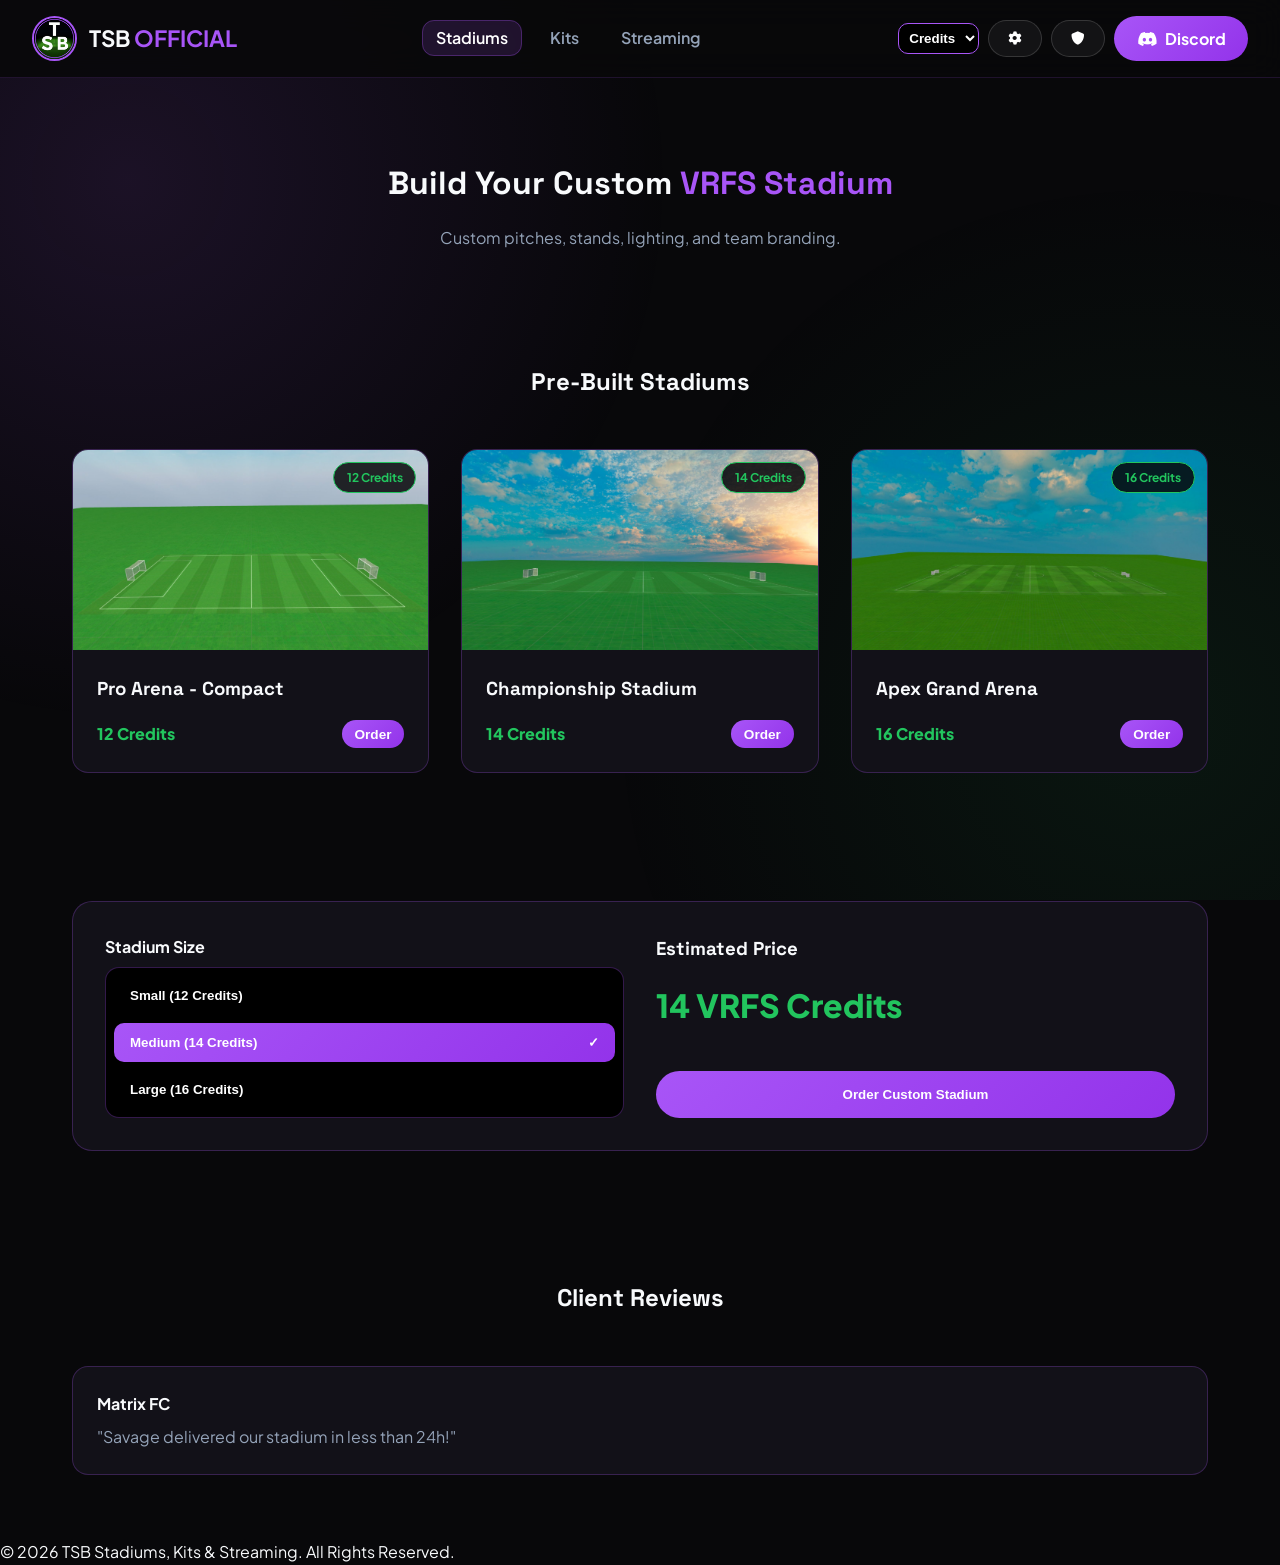
==== index.html @ 2acad2b0 "Update print statement from 'Hello' to 'Goodbye'" ====
<!DOCTYPE html>
<html lang="en">
<head>
  <meta charset="UTF-8">
  <meta name="viewport" content="width=device-width, initial-scale=1.0">
  <title>TSB - Stadiums, Kits & Streaming</title>
  <link rel="preconnect" href="https://fonts.googleapis.com">
  <link rel="preconnect" href="https://fonts.gstatic.com" crossorigin>
  <link href="https://fonts.googleapis.com/css2?family=Plus+Jakarta+Sans:wght@400;600;700;800&family=Space+Grotesk:wght@500;700&display=swap" rel="stylesheet">
  <link rel="stylesheet" href="https://cdnjs.cloudflare.com/ajax/libs/font-awesome/6.4.0/css/all.min.css">
  <style>
    :root { --purple-main: #a855f7; --purple-glow: #9333ea; --purple-light: #c084fc; --green-pitch: #22c55e; --bg-dark: #08080a; --bg-card: #121118; --text-main: #f8fafc; --text-muted: #94a3b8; --border-glow: rgba(168,85,247,0.25); }
    body.high-contrast { --text-main: #fff; --text-muted: #cbd5e1; --border-glow: rgba(168,85,247,0.6); }
    body.disable-glow .bg-glow { display: none !important; }
    * { box-sizing: border-box; margin: 0; padding: 0; }
    body { background: var(--bg-dark); color: var(--text-main); font-family: 'Plus Jakarta Sans', sans-serif; overflow-x: hidden; line-height: 1.6; }
    h1,h2,h3 { font-family: 'Space Grotesk', sans-serif; }
    .bg-glow { position: fixed; top: 0; left: 0; width: 100vw; height: 100vh; pointer-events: none; z-index: 0; background: radial-gradient(circle at 10% 20%, rgba(168,85,247,0.12) 0%, transparent 40%), radial-gradient(circle at 90% 80%, rgba(34,197,94,0.08) 0%, transparent 40%); }
    .flex-center { display: flex; align-items: center; justify-content: center; }
    .overlay-modal { position: fixed; top: 0; left: 0; width: 100vw; height: 100vh; background: rgba(4,4,6,0.92); backdrop-filter: blur(20px); z-index: 9999; padding: 1.5rem; transition: opacity .3s, visibility .3s; }
    .overlay-modal.hidden { opacity: 0; visibility: hidden; pointer-events: none; }
    .modal-box { background: #121118; border: 1px solid var(--purple-main); box-shadow: 0 0 50px rgba(168,85,247,0.3); border-radius: 20px; max-width: 500px; width: 100%; padding: 2.5rem; text-align: center; position: relative; }
    .close-btn { position: absolute; top: 1rem; right: 1.2rem; color: var(--text-muted); cursor: pointer; font-size: 1.2rem; }
    header { position: sticky; top: 0; z-index: 100; backdrop-filter: blur(16px); background: rgba(8,8,10,0.88); border-bottom: 1px solid rgba(168,85,247,0.15); padding: 1rem 2rem; display: flex; justify-content: space-between; align-items: center; }
    .brand-logo { display: flex; align-items: center; gap: .75rem; cursor: pointer; }
    .brand-logo img { width: 45px; height: 45px; border-radius: 50%; border: 2px solid var(--purple-main); }
    nav ul { display: flex; list-style: none; gap: 1rem; }
    nav a { color: var(--text-muted); text-decoration: none; font-weight: 600; padding: .4rem .8rem; border-radius: 12px; cursor: pointer; }
    nav a:hover, nav a.nav-active { color: #fff; background: rgba(168,85,247,0.15); border: 1px solid rgba(168,85,247,0.3); }
    .btn-discord { background: linear-gradient(135deg, var(--purple-main), var(--purple-glow)); color: #fff; padding: .6rem 1.4rem; border-radius: 30px; text-decoration: none; font-weight: 700; border: none; cursor: pointer; display: inline-flex; align-items: center; gap: .5rem; }
    .btn-sec { background: rgba(255,255,255,0.05); border: 1px solid rgba(255,255,255,0.15); color: #fff; padding: .6rem 1.2rem; border-radius: 20px; font-weight: 700; cursor: pointer; text-decoration: none; }
    .view-section { display: none; position: relative; z-index: 1; }
    .view-section.active-view { display: block !important; }
    .hero { padding: 5rem 2rem 3rem; text-align: center; max-width: 900px; margin: 0 auto; }
    section { padding: 4rem 2rem; max-width: 1200px; margin: 0 auto; }
    .section-title { text-align: center; margin-bottom: 3rem; }
    .portfolio-grid { display: grid; grid-template-columns: repeat(auto-fit, minmax(300px, 1fr)); gap: 2rem; }
    body.compact-mode .portfolio-grid { gap: 1rem; }
    .card-base { background: var(--bg-card); border: 1px solid var(--border-glow); border-radius: 16px; overflow: hidden; display: flex; flex-direction: column; position: relative; }
    .stadium-img-wrapper { position: relative; width: 100%; height: 200px; background: #1a1a24; }
    .stadium-img { width: 100%; height: 100%; object-fit: cover; }
    .tag-badge { position: absolute; top: 12px; right: 12px; background: rgba(8,8,10,0.85); border: 1px solid var(--green-pitch); color: var(--green-pitch); font-size: .75rem; font-weight: 700; padding: .3rem .8rem; border-radius: 20px; }
    .calc-box { background: var(--bg-card); border: 1px solid var(--border-glow); border-radius: 20px; padding: 2rem; display: grid; grid-template-columns: 1fr 1fr; gap: 2rem; }
    @media (max-width: 850px) { .calc-box { grid-template-columns: 1fr; } }
    .option-group { display: flex; flex-direction: column; gap: .5rem; background: #000; border: 1px solid rgba(168,85,247,0.3); padding: .5rem; border-radius: 14px; }
    .option-btn { background: transparent; color: #fff; border: none; padding: .75rem 1rem; border-radius: 10px; font-weight: 600; text-align: left; cursor: pointer; display: flex; justify-content: space-between; }
    .option-btn.active { background: linear-gradient(135deg, var(--purple-main), var(--purple-glow)); font-weight: 700; }
    .option-btn.active::after { content: "✓"; }
    .tsb-input, .tsb-textarea { width: 100%; padding: .85rem 1rem; background: #000; border: 1px solid rgba(168,85,247,0.3); border-radius: 12px; color: #fff; outline: none; margin-top: .4rem; }
    .kit-grid { display: grid; grid-template-columns: repeat(auto-fit, minmax(130px, 1fr)); gap: .8rem; }
    .kit-card { background: #000; border: 2px solid rgba(168,85,247,0.2); border-radius: 14px; padding: 1rem; text-align: center; cursor: pointer; }
    .kit-card.active { border-color: var(--purple-main); background: rgba(168,85,247,0.2); }
    .admin-bar { background: linear-gradient(90deg, #9333ea, #a855f7); color: #fff; padding: .5rem 2rem; display: none; justify-content: space-between; align-items: center; font-weight: 700; }
    body.admin-mode .admin-bar { display: flex; }
    .delete-btn { display: none; position: absolute; top: 1rem; right: 1rem; background: rgba(239,68,68,0.2); border: 1px solid #ef4444; color: #ef4444; padding: .3rem .6rem; border-radius: 8px; cursor: pointer; }
    body.admin-mode .delete-btn { display: block; }
    .hidden { display: none !important; }
  </style>
</head>
<body>

  <div class="admin-bar" id="adminBar">
    <span><i class="fa-solid fa-shield"></i> Admin Mode Active</span>
    <button onclick="toggleAdmin(false)" class="btn-sec" style="padding:.2rem .6rem;">Logout</button>
  </div>

  <div class="overlay-modal flex-center" id="welcomeModal">
    <div class="modal-box" style="max-width: 650px;">
      <img src="images/Tsb Logo.png" alt="TSB" style="width:70px; border-radius:50%; border:2px solid var(--purple-main); margin-bottom:1rem;">
      <h2>Welcome to TSB</h2>
      <p style="color:var(--text-muted); margin-bottom:2rem;">Select a service to continue:</p>
      <div style="display:grid; grid-template-columns:repeat(auto-fit, minmax(160px,1fr)); gap:1rem;">
        <div class="kit-card" onclick="switchView('stadiums-view')"><span style="font-size:2.5rem;">🏟️</span><h4>Stadiums</h4></div>
        <div class="kit-card" onclick="switchView('kits-view')"><span style="font-size:2.5rem;">🎽</span><h4>Kits</h4></div>
        <div class="kit-card" onclick="switchView('streaming-view')"><span style="font-size:2.5rem;">🎧</span><h4>Streaming</h4></div>
      </div>
    </div>
  </div>

  <div class="overlay-modal flex-center hidden" id="orderConfirmModal">
    <div class="modal-box">
      <span class="close-btn" onclick="toggleModal('orderConfirmModal', false)"><i class="fa-solid fa-xmark"></i></span>
      <i class="fa-solid fa-cart-shopping" style="font-size: 2rem; color: var(--green-pitch); margin-bottom: 1rem;"></i>
      <h3>Confirm Your Order</h3>
      <div id="modalOrderDetails" style="background:#000; border:1px solid rgba(168,85,247,0.3); border-radius:12px; padding:1rem; text-align:left; margin:1rem 0; font-size:.9rem; white-space:pre-wrap;"></div>
      <div style="display:flex; gap:.5rem; margin-bottom:1rem;">
        <input type="text" class="tsb-input" id="couponInput" placeholder="Promo Code (e.g. TSB10)" style="margin:0;">
        <button onclick="applyCoupon()" class="btn-sec">Apply</button>
      </div>
      <div id="couponMsg" style="font-size:.8rem; margin-bottom:1rem; display:none;"></div>
      <button onclick="dispatchOrder()" class="btn-discord" style="width:100%; justify-content:center; padding:.8rem;"><i class="fa-brands fa-discord"></i> Send Order</button>
    </div>
  </div>

  <div class="overlay-modal flex-center hidden" id="settingsModal">
    <div class="modal-box">
      <span class="close-btn" onclick="toggleModal('settingsModal', false)"><i class="fa-solid fa-xmark"></i></span>
      <h3>Site Settings</h3>
      <div style="display:flex; flex-direction:column; gap:1rem; margin:1.5rem 0; text-align:left;">
        <label><input type="checkbox" id="glowToggle" checked onchange="document.body.classList.toggle('disable-glow', !this.checked)"> Dynamic Glow</label>
        <label><input type="checkbox" onchange="document.body.classList.toggle('high-contrast', this.checked)"> High-Contrast Text</label>
        <label><input type="checkbox" onchange="document.body.classList.toggle('compact-mode', this.checked)"> Compact Layout</label>
      </div>
      <button onclick="localStorage.removeItem('tsb_reviews'); loadReviews(); alert('Reviews Reset');" class="btn-sec" style="width:100%; color:#ef4444; border-color:#ef4444;">Reset Reviews</button>
    </div>
  </div>

  <div class="overlay-modal flex-center hidden" id="adminLoginModal">
    <div class="modal-box">
      <span class="close-btn" onclick="toggleModal('adminLoginModal', false)"><i class="fa-solid fa-xmark"></i></span>
      <h3>Admin Login</h3>
      <input type="password" class="tsb-input" id="adminPass" placeholder="Password" style="margin:1rem 0;">
      <button onclick="loginAdmin()" class="btn-discord" style="width:100%; justify-content:center;">Login</button>
    </div>
  </div>

  <div class="bg-glow"></div>

  <header>
    <div class="brand-logo" onclick="toggleModal('welcomeModal', true)">
      <img src="images/Tsb Logo.png" alt="TSB">
      <div style="font-weight:700; font-size:1.4rem;">TSB <span style="color:var(--purple-main)">OFFICIAL</span></div>
    </div>
    <nav>
      <ul>
        <li><a id="nav-stadiums" class="nav-active" onclick="switchView('stadiums-view')">Stadiums</a></li>
        <li><a id="nav-kits" onclick="switchView('kits-view')">Kits</a></li>
        <li><a id="nav-streaming" onclick="switchView('streaming-view')">Streaming</a></li>
      </ul>
    </nav>
    <div style="display:flex; gap:.6rem; align-items:center;">
      <select id="currNav" onchange="setCurrency(this.value)" style="background:#000; color:#fff; border:1px solid var(--purple-main); padding:.4rem; border-radius:10px; font-weight:700;">
        <option value="credits">Credits</option><option value="gbp">£ GBP</option><option value="usd">$ USD</option>
      </select>
      <button class="btn-sec" onclick="toggleModal('settingsModal', true)"><i class="fa-solid fa-gear"></i></button>
      <button class="btn-sec" onclick="toggleModal('adminLoginModal', true)"><i class="fa-solid fa-shield"></i></button>
      <a href="https://discord.gg/FvvNjfDeQM" target="_blank" class="btn-discord"><i class="fa-brands fa-discord"></i> Discord</a>
    </div>
  </header>

  <!-- STADIUMS VIEW -->
  <div id="stadiums-view" class="view-section active-view">
    <div class="hero">
      <h1>Build Your Custom <span style="color:var(--purple-main);">VRFS Stadium</span></h1>
      <p style="color:var(--text-muted); margin-top:1rem;">Custom pitches, stands, lighting, and team branding.</p>
    </div>

    <section>
      <div class="section-title"><h2>Pre-Built Stadiums</h2></div>
      <div class="portfolio-grid">
        <div class="card-base">
          <div class="stadium-img-wrapper"><img src="images/Small Map.jpg" class="stadium-img"><span class="tag-badge price-tag" data-c="12">12 Credits</span></div>
          <div style="padding:1.5rem;">
            <h3>Pro Arena - Compact</h3>
            <div style="display:flex; justify-content:space-between; align-items:center; margin-top:1rem;">
              <span class="price-main" data-c="12" style="font-weight:800; color:var(--green-pitch);">12 Credits</span>
              <button onclick="orderPreset('Pro Arena Compact', 12)" class="btn-discord" style="padding:.4rem .8rem; font-size:.85rem;">Order</button>
            </div>
          </div>
        </div>
        <div class="card-base">
          <div class="stadium-img-wrapper"><img src="images/Med Map.jpg" class="stadium-img"><span class="tag-badge price-tag" data-c="14">14 Credits</span></div>
          <div style="padding:1.5rem;">
            <h3>Championship Stadium</h3>
            <div style="display:flex; justify-content:space-between; align-items:center; margin-top:1rem;">
              <span class="price-main" data-c="14" style="font-weight:800; color:var(--green-pitch);">14 Credits</span>
              <button onclick="orderPreset('Championship Stadium', 14)" class="btn-discord" style="padding:.4rem .8rem; font-size:.85rem;">Order</button>
            </div>
          </div>
        </div>
        <div class="card-base">
          <div class="stadium-img-wrapper"><img src="images/Large Map.jpg" class="stadium-img"><span class="tag-badge price-tag" data-c="16">16 Credits</span></div>
          <div style="padding:1.5rem;">
            <h3>Apex Grand Arena</h3>
            <div style="display:flex; justify-content:space-between; align-items:center; margin-top:1rem;">
              <span class="price-main" data-c="16" style="font-weight:800; color:var(--green-pitch);">16 Credits</span>
              <button onclick="orderPreset('Apex Grand Arena', 16)" class="btn-discord" style="padding:.4rem .8rem; font-size:.85rem;">Order</button>
            </div>
          </div>
        </div>
      </div>
    </section>

    <section id="stadium-calculator">
      <div class="calc-box">
        <div>
          <label style="font-weight:700;">Stadium Size</label>
          <div class="option-group" id="size-group" style="margin-top:.5rem;">
            <button class="option-btn" data-v="12" onclick="selectOpt('size-group', this)">Small (12 Credits)</button>
            <button class="option-btn active" data-v="14" onclick="selectOpt('size-group', this)">Medium (14 Credits)</button>
            <button class="option-btn" data-v="16" onclick="selectOpt('size-group', this)">Large (16 Credits)</button>
          </div>
        </div>
        <div style="display:flex; flex-direction:column; justify-content:space-between;">
          <div>
            <h3>Estimated Price</h3>
            <div id="total-price" style="font-size:2rem; font-weight:800; color:var(--green-pitch); margin:1rem 0;">14 VRFS Credits</div>
          </div>
          <button onclick="orderCustomStadium()" class="btn-discord" style="width:100%; justify-content:center; padding:1rem;">Order Custom Stadium</button>
        </div>
      </div>
    </section>

    <section>
      <div class="section-title"><h2>Client Reviews</h2></div>
      <div class="portfolio-grid" id="reviewsContainer"></div>
    </section>
  </div>

  <!-- KITS VIEW -->
  <div id="kits-view" class="view-section">
    <div class="hero"><h1>Custom <span style="color:var(--purple-main);">Team Kits</span></h1></div>
    <section>
      <div class="calc-box">
        <div>
          <label>Team Name</label>
          <input type="text" class="tsb-input" id="kitTeam" placeholder="Apex United FC">
          <div style="margin-top:1rem;">
            <label>Replicate Real (IRL) Kit?</label>
            <div style="display:flex; gap:1rem; margin-top:.4rem;">
              <button class="btn-sec" id="irlNo" onclick="setIrl(false)" style="flex:1;">No</button>
              <button class="btn-sec" id="irlYes" onclick="setIrl(true)" style="flex:1;">Yes</button>
            </div>
            <input type="text" class="tsb-input hidden" id="irlSpec" placeholder="e.g. Real Madrid 23/24 Home">
          </div>
          <div style="margin-top:1rem;">
            <label>Color Palette</label>
            <div style="display:flex; gap:1rem; margin-top:.4rem;">
              <input type="color" id="c1" value="#a855f7" onchange="renderKit()" style="flex:1; height:40px; background:#000; border:1px solid #333; border-radius:8px;">
              <input type="color" id="c2" value="#ffffff" onchange="renderKit()" style="flex:1; height:40px; background:#000; border:1px solid #333; border-radius:8px;">
              <input type="color" id="c3" value="#22c55e" onchange="renderKit()" style="flex:1; height:40px; background:#000; border:1px solid #333; border-radius:8px;">
            </div>
          </div>
        </div>
        <div style="display:flex; flex-direction:column; align-items:center; justify-content:space-between;">
          <svg id="svgKit" width="180" height="180" viewBox="0 0 200 200">
            <path id="shirtBody" d="M50 40 L80 20 L120 20 L150 40 L180 80 L150 95 L145 75 L145 190 L55 190 L55 75 L50 95 L20 80 Z" fill="#a855f7" />
            <circle cx="100" cy="20" r="20" fill="none" id="shirtTrim" stroke="#22c55e" stroke-width="6" />
          </svg>
          <button onclick="orderKit()" class="btn-discord" style="width:100%; justify-content:center; padding:1rem;">Order Custom Kit</button>
        </div>
      </div>
    </section>
  </div>

  <!-- STREAMING VIEW -->
  <div id="streaming-view" class="view-section">
    <div class="hero"><h1>Book <span style="color:var(--purple-main);">Live Stream</span></h1></div>
    <section>
      <div class="calc-box">
        <div>
          <label>League Name</label>
          <input type="text" class="tsb-input" id="strLeague" placeholder="VRFS Champions League">
          <label style="margin-top:1rem; display:block;">Match Date</label>
          <input type="date" class="tsb-input" id="strDate">
          <label style="margin-top:1rem; display:block;">Time Slot (GMT)</label>
          <div style="display:flex; gap:.5rem; margin-top:.4rem;" id="slotGroup">
            <button class="btn-sec active" onclick="setSlot(this)">6:00 PM</button>
            <button class="btn-sec" onclick="setSlot(this)">8:00 PM</button>
            <button class="btn-sec" onclick="setSlot(this)">10:00 PM</button>
          </div>
        </div>
        <div style="display:flex; flex-direction:column; justify-content:space-between;">
          <h3>Match Coverage</h3>
          <p style="color:var(--text-muted);">Includes commentary booth & live animated scoreboards.</p>
          <button onclick="orderStream()" class="btn-discord" style="width:100%; justify-content:center; padding:1rem;">Book Live Stream</button>
        </div>
      </div>
    </section>
  </div>

  <footer><p>&copy; 2026 TSB Stadiums, Kits & Streaming. All Rights Reserved.</p></footer>

  <script>
    const $ = id => document.getElementById(id);
    let curr = 'credits', isIrl = false, disc = 0, pendingDetails = '';

    function switchView(id) {
      toggleModal('welcomeModal', false);
      document.querySelectorAll('.view-section').forEach(v => { v.classList.remove('active-view'); v.style.display = 'none'; });
      const target = $(id);
      if (target) { target.classList.add('active-view'); target.style.display = 'block'; }
      document.querySelectorAll('nav a').forEach(a => a.classList.remove('nav-active'));
      if (id === 'stadiums-view') $('nav-stadiums').classList.add('nav-active');
      if (id === 'kits-view') { $('nav-kits').classList.add('nav-active'); renderKit(); }
      if (id === 'streaming-view') $('nav-streaming').classList.add('nav-active');
      window.scrollTo({ top: 0, behavior: 'smooth' });
    }

    function toggleModal(id, open) { $(id).classList.toggle('hidden', !open); }

    function setCurrency(val) {
      curr = val;
      document.querySelectorAll('.price-tag, .price-main').forEach(el => {
        const c = parseFloat(el.getAttribute('data-c'));
        el.innerText = curr === 'credits' ? `${c} Credits` : curr === 'gbp' ? `£${(c * 0.07).toFixed(2)}` : `$${(c * 0.09).toFixed(2)}`;
      });
      calcPrice();
    }

    function selectOpt(grp, btn) {
      document.querySelectorAll(`#${grp} .option-btn`).forEach(b => b.classList.remove('active'));
      btn.classList.add('active');
      calcPrice();
    }

    function calcPrice() {
      const active = document.querySelector('#size-group .option-btn.active');
      if (!active) return;
      const base = parseFloat(active.getAttribute('data-v'));
      $('total-price').innerText = curr === 'credits' ? `${base} VRFS Credits` : curr === 'gbp' ? `£${(base * 0.07).toFixed(2)} GBP` : `$${(base * 0.09).toFixed(2)} USD`;
    }

    function renderKit() {
      $('shirtBody').setAttribute('fill', $('c1').value);
      $('shirtTrim').setAttribute('stroke', $('c3').value);
    }

    function setIrl(val) {
      isIrl = val;
      $('irlYes').classList.toggle('active', val);
      $('irlNo').classList.toggle('active', !val);
      $('irlSpec').classList.toggle('hidden', !val);
    }

    function setSlot(btn) {
      document.querySelectorAll('#slotGroup .btn-sec').forEach(b => b.classList.remove('active'));
      btn.classList.add('active');
    }

    function openOrder(text) {
      disc = 0;
      $('couponInput').value = '';
      $('couponMsg').style.display = 'none';
      pendingDetails = text;
      $('modalOrderDetails').innerText = text;
      toggleModal('orderConfirmModal', true);
    }

    function applyCoupon() {
      if ($('couponInput').value.trim().toUpperCase() === 'TSB10') {
        disc = 10;
        $('couponMsg').style.display = 'block';
        $('couponMsg').style.color = 'var(--green-pitch)';
        $('couponMsg').innerText = '✓ 10% Discount Applied!';
      }
    }

    function dispatchOrder() {
      toggleModal('orderConfirmModal', false);
      let out = pendingDetails + (disc > 0 ? `\n- Discount: ${disc}% Off` : '');
      window.open(`https://discord.gg/FvvNjfDeQM?intent=${encodeURIComponent(out)}`, '_blank');
    }

    function orderPreset(name, price) { openOrder(`Stadium: ${name}\n- Price: ${price} Credits`); }
    function orderCustomStadium() { openOrder(`Custom Stadium Order\n- Price: ${$('total-price').innerText}`); }
    function orderKit() { openOrder(`Custom Kit Request\n- Team: ${$('kitTeam').value || 'Unspecified'}\n- IRL Replica: ${isIrl ? $('irlSpec').value : 'No'}`); }
    function orderStream() { openOrder(`Live Stream Booking\n- League: ${$('strLeague').value || 'VRFS League'}\n- Date: ${$('strDate').value}`); }

    function toggleAdmin(val) { document.body.classList.toggle('admin-mode', val); }
    function loginAdmin() { if ($('adminPass').value === 'tsb123') { toggleAdmin(true); toggleModal('adminLoginModal', false); } }

    function loadReviews() {
      const container = $('reviewsContainer');
      container.innerHTML = '';
      const list = JSON.parse(localStorage.getItem('tsb_reviews')) || [{ id: 1, name: "Matrix FC", text: "Savage delivered our stadium in less than 24h!" }];
      list.forEach(r => {
        container.innerHTML += `<div class="card-base" style="padding:1.5rem;"><button class="delete-btn" onclick="this.parentElement.remove()">Delete</button><h4>${r.name}</h4><p style="color:var(--text-muted); margin-top:.5rem;">"${r.text}"</p></div>`;
      });
    }

    loadReviews();
    switchView('stadiums-view');
  </script>
</body>
</html>
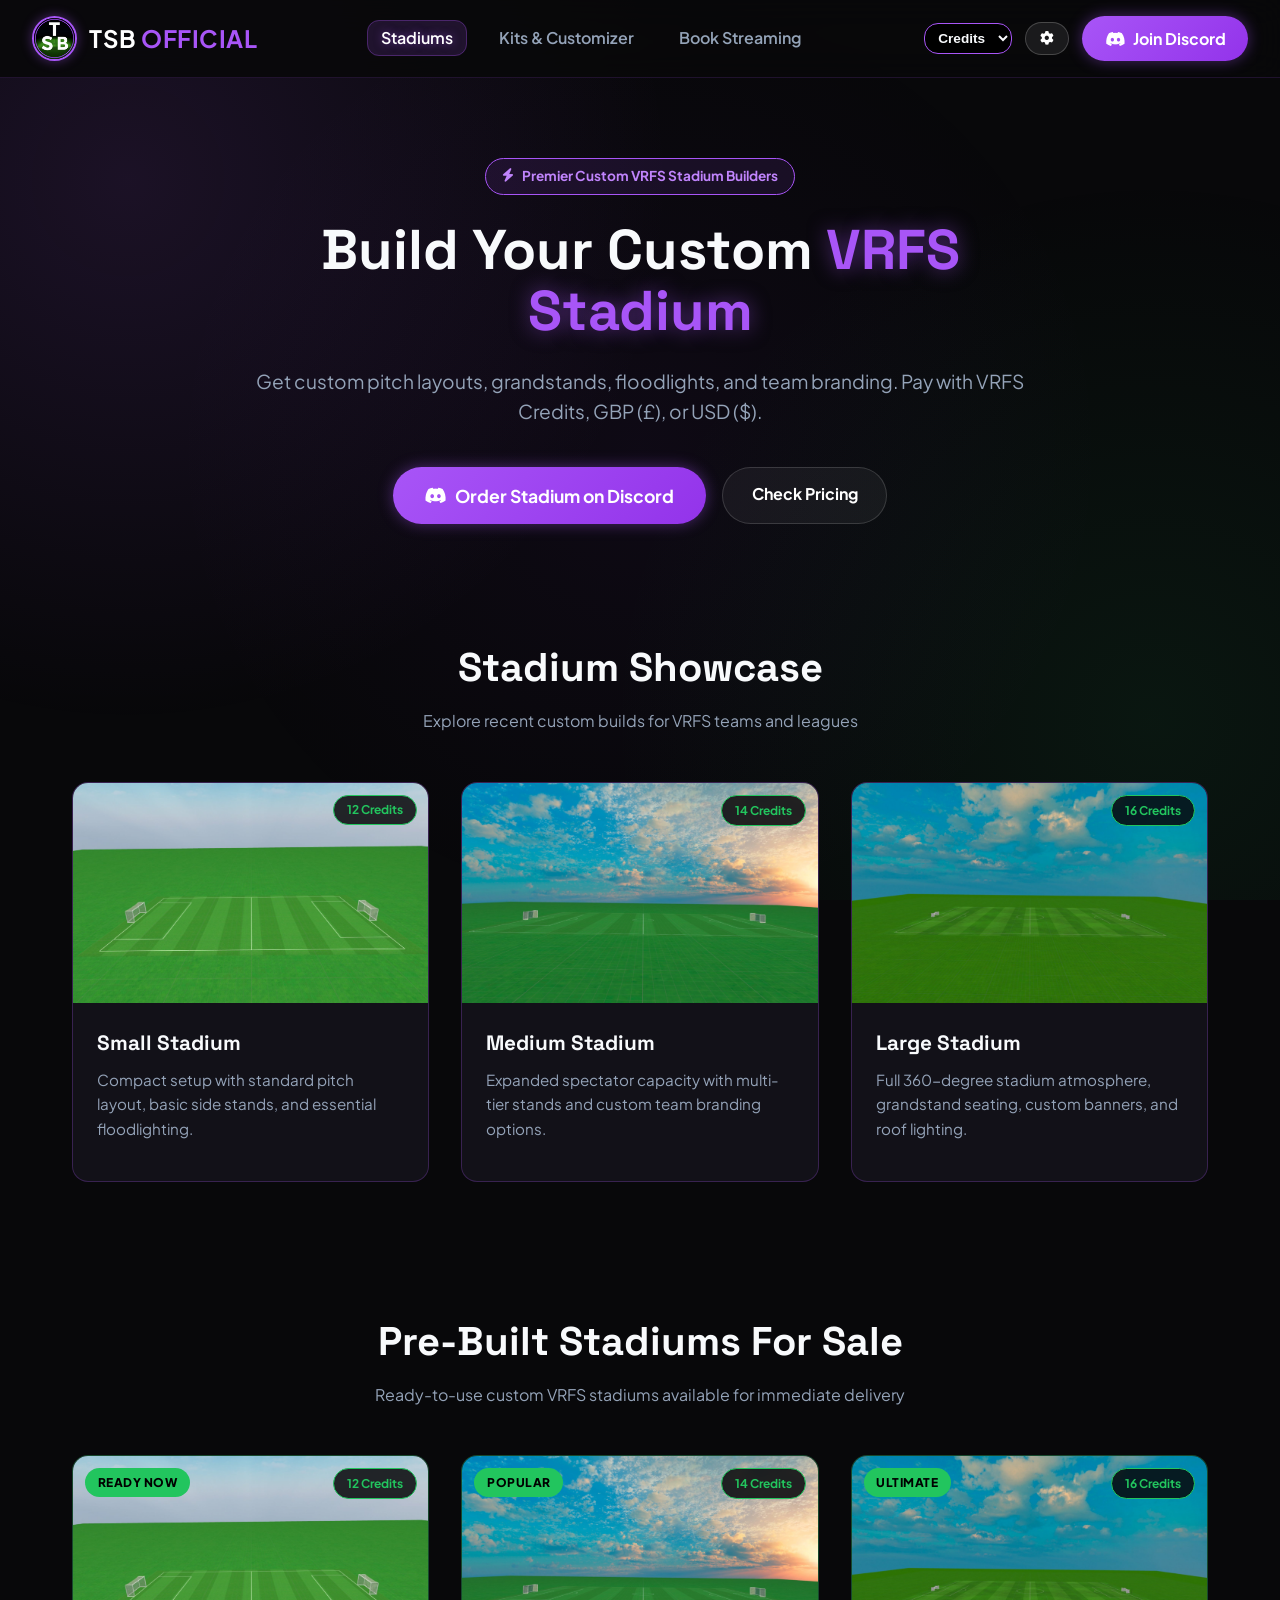
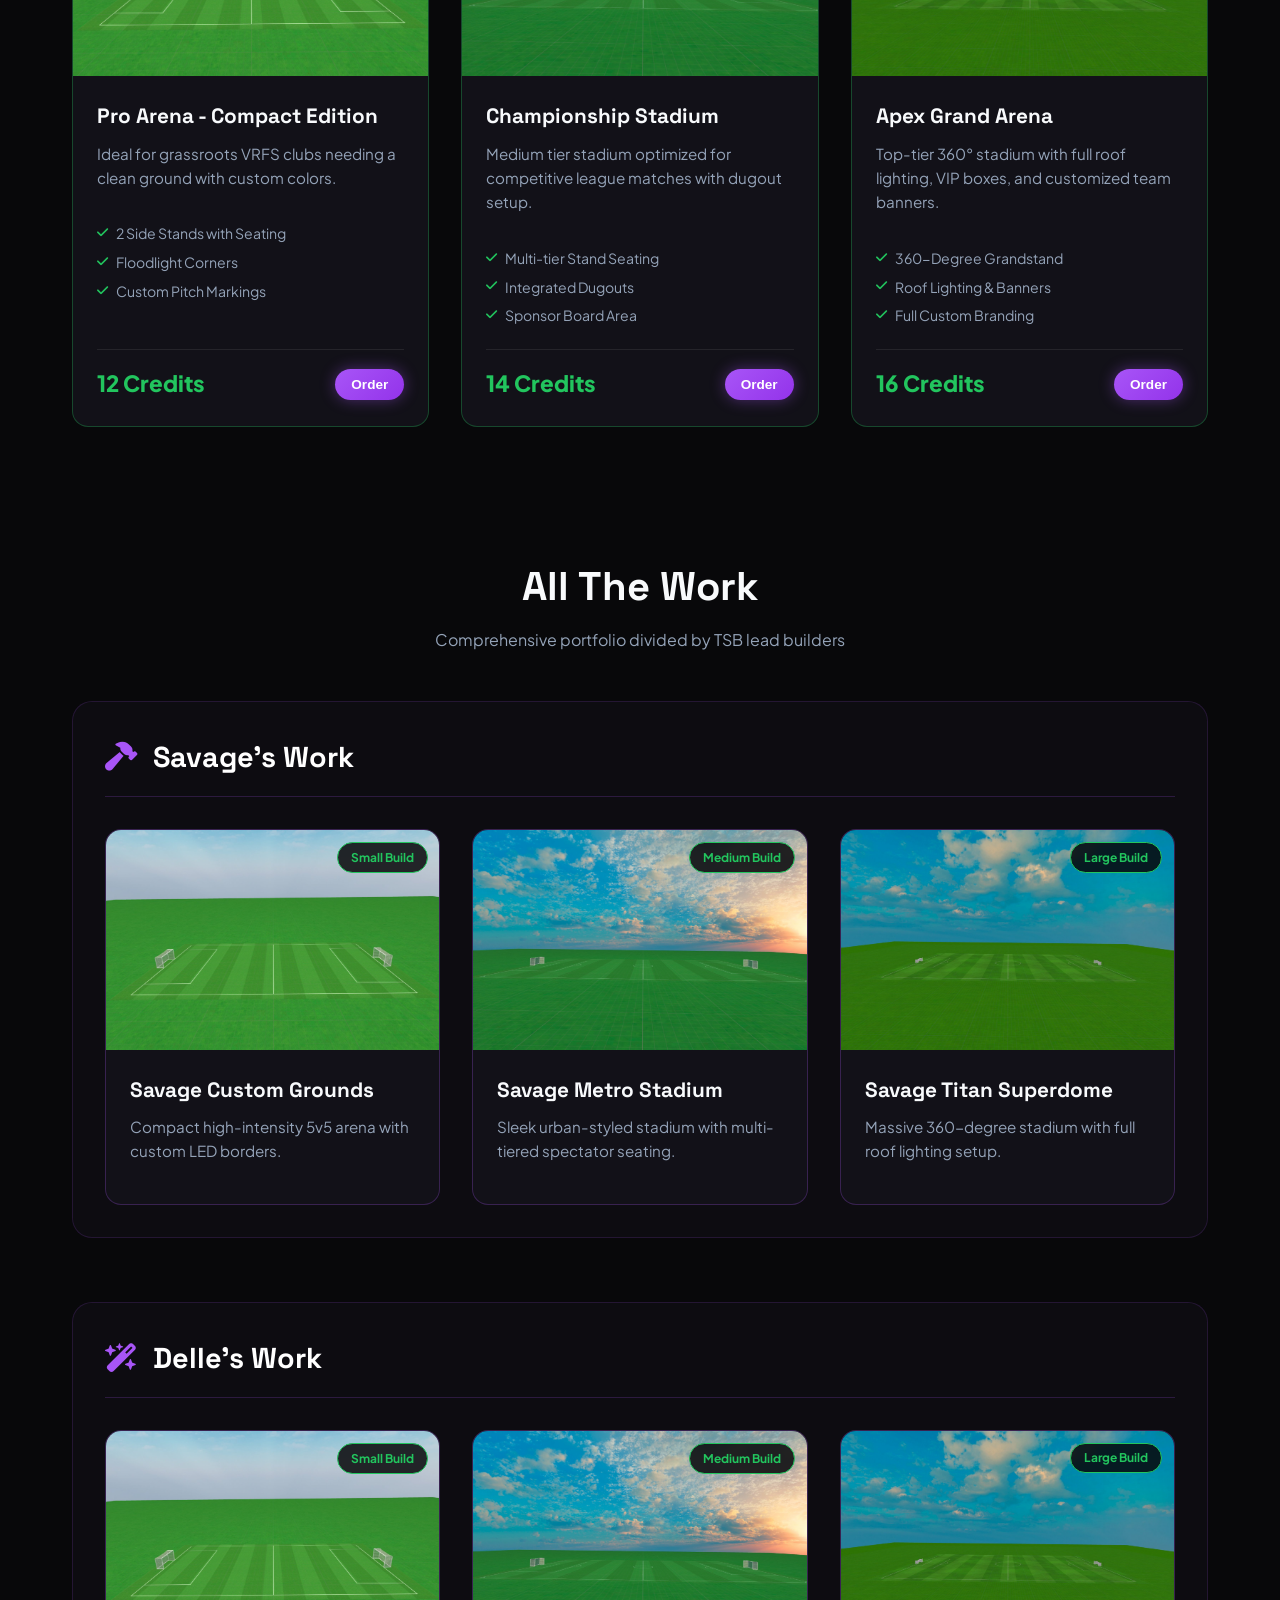
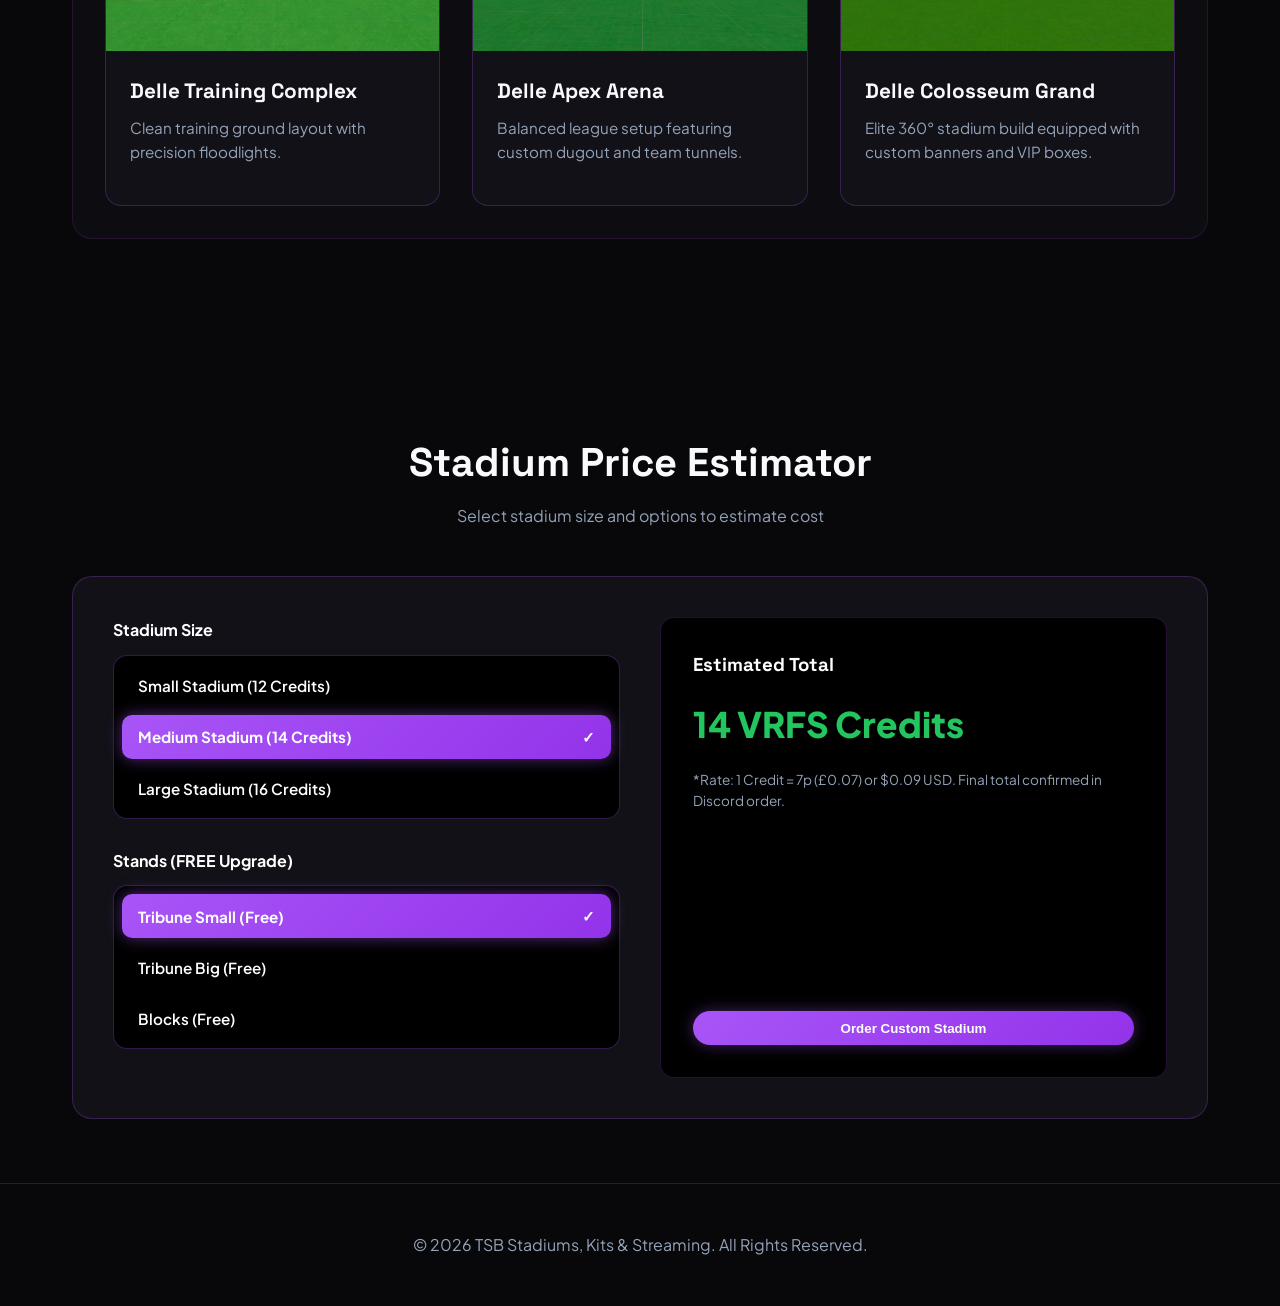
==== commit 69cf81ce: "Update print statement from 'Hello' to 'Goodbye'" ====
--- a/index.html
+++ b/index.html
@@ -3,374 +3,1889 @@
 <head>
   <meta charset="UTF-8">
   <meta name="viewport" content="width=device-width, initial-scale=1.0">
-  <title>TSB - Stadiums, Kits & Streaming</title>
+  <title>TSB - Stadiums, Kits & Streaming Services</title>
   <link rel="preconnect" href="https://fonts.googleapis.com">
   <link rel="preconnect" href="https://fonts.gstatic.com" crossorigin>
   <link href="https://fonts.googleapis.com/css2?family=Plus+Jakarta+Sans:wght@400;600;700;800&family=Space+Grotesk:wght@500;700&display=swap" rel="stylesheet">
   <link rel="stylesheet" href="https://cdnjs.cloudflare.com/ajax/libs/font-awesome/6.4.0/css/all.min.css">
   <style>
-    :root { --purple-main: #a855f7; --purple-glow: #9333ea; --purple-light: #c084fc; --green-pitch: #22c55e; --bg-dark: #08080a; --bg-card: #121118; --text-main: #f8fafc; --text-muted: #94a3b8; --border-glow: rgba(168,85,247,0.25); }
-    body.high-contrast { --text-main: #fff; --text-muted: #cbd5e1; --border-glow: rgba(168,85,247,0.6); }
-    body.disable-glow .bg-glow { display: none !important; }
-    * { box-sizing: border-box; margin: 0; padding: 0; }
-    body { background: var(--bg-dark); color: var(--text-main); font-family: 'Plus Jakarta Sans', sans-serif; overflow-x: hidden; line-height: 1.6; }
-    h1,h2,h3 { font-family: 'Space Grotesk', sans-serif; }
-    .bg-glow { position: fixed; top: 0; left: 0; width: 100vw; height: 100vh; pointer-events: none; z-index: 0; background: radial-gradient(circle at 10% 20%, rgba(168,85,247,0.12) 0%, transparent 40%), radial-gradient(circle at 90% 80%, rgba(34,197,94,0.08) 0%, transparent 40%); }
-    .flex-center { display: flex; align-items: center; justify-content: center; }
-    .overlay-modal { position: fixed; top: 0; left: 0; width: 100vw; height: 100vh; background: rgba(4,4,6,0.92); backdrop-filter: blur(20px); z-index: 9999; padding: 1.5rem; transition: opacity .3s, visibility .3s; }
-    .overlay-modal.hidden { opacity: 0; visibility: hidden; pointer-events: none; }
-    .modal-box { background: #121118; border: 1px solid var(--purple-main); box-shadow: 0 0 50px rgba(168,85,247,0.3); border-radius: 20px; max-width: 500px; width: 100%; padding: 2.5rem; text-align: center; position: relative; }
-    .close-btn { position: absolute; top: 1rem; right: 1.2rem; color: var(--text-muted); cursor: pointer; font-size: 1.2rem; }
-    header { position: sticky; top: 0; z-index: 100; backdrop-filter: blur(16px); background: rgba(8,8,10,0.88); border-bottom: 1px solid rgba(168,85,247,0.15); padding: 1rem 2rem; display: flex; justify-content: space-between; align-items: center; }
-    .brand-logo { display: flex; align-items: center; gap: .75rem; cursor: pointer; }
-    .brand-logo img { width: 45px; height: 45px; border-radius: 50%; border: 2px solid var(--purple-main); }
-    nav ul { display: flex; list-style: none; gap: 1rem; }
-    nav a { color: var(--text-muted); text-decoration: none; font-weight: 600; padding: .4rem .8rem; border-radius: 12px; cursor: pointer; }
-    nav a:hover, nav a.nav-active { color: #fff; background: rgba(168,85,247,0.15); border: 1px solid rgba(168,85,247,0.3); }
-    .btn-discord { background: linear-gradient(135deg, var(--purple-main), var(--purple-glow)); color: #fff; padding: .6rem 1.4rem; border-radius: 30px; text-decoration: none; font-weight: 700; border: none; cursor: pointer; display: inline-flex; align-items: center; gap: .5rem; }
-    .btn-sec { background: rgba(255,255,255,0.05); border: 1px solid rgba(255,255,255,0.15); color: #fff; padding: .6rem 1.2rem; border-radius: 20px; font-weight: 700; cursor: pointer; text-decoration: none; }
-    .view-section { display: none; position: relative; z-index: 1; }
-    .view-section.active-view { display: block !important; }
-    .hero { padding: 5rem 2rem 3rem; text-align: center; max-width: 900px; margin: 0 auto; }
-    section { padding: 4rem 2rem; max-width: 1200px; margin: 0 auto; }
-    .section-title { text-align: center; margin-bottom: 3rem; }
-    .portfolio-grid { display: grid; grid-template-columns: repeat(auto-fit, minmax(300px, 1fr)); gap: 2rem; }
-    body.compact-mode .portfolio-grid { gap: 1rem; }
-    .card-base { background: var(--bg-card); border: 1px solid var(--border-glow); border-radius: 16px; overflow: hidden; display: flex; flex-direction: column; position: relative; }
-    .stadium-img-wrapper { position: relative; width: 100%; height: 200px; background: #1a1a24; }
-    .stadium-img { width: 100%; height: 100%; object-fit: cover; }
-    .tag-badge { position: absolute; top: 12px; right: 12px; background: rgba(8,8,10,0.85); border: 1px solid var(--green-pitch); color: var(--green-pitch); font-size: .75rem; font-weight: 700; padding: .3rem .8rem; border-radius: 20px; }
-    .calc-box { background: var(--bg-card); border: 1px solid var(--border-glow); border-radius: 20px; padding: 2rem; display: grid; grid-template-columns: 1fr 1fr; gap: 2rem; }
-    @media (max-width: 850px) { .calc-box { grid-template-columns: 1fr; } }
-    .option-group { display: flex; flex-direction: column; gap: .5rem; background: #000; border: 1px solid rgba(168,85,247,0.3); padding: .5rem; border-radius: 14px; }
-    .option-btn { background: transparent; color: #fff; border: none; padding: .75rem 1rem; border-radius: 10px; font-weight: 600; text-align: left; cursor: pointer; display: flex; justify-content: space-between; }
-    .option-btn.active { background: linear-gradient(135deg, var(--purple-main), var(--purple-glow)); font-weight: 700; }
-    .option-btn.active::after { content: "✓"; }
-    .tsb-input, .tsb-textarea { width: 100%; padding: .85rem 1rem; background: #000; border: 1px solid rgba(168,85,247,0.3); border-radius: 12px; color: #fff; outline: none; margin-top: .4rem; }
-    .kit-grid { display: grid; grid-template-columns: repeat(auto-fit, minmax(130px, 1fr)); gap: .8rem; }
-    .kit-card { background: #000; border: 2px solid rgba(168,85,247,0.2); border-radius: 14px; padding: 1rem; text-align: center; cursor: pointer; }
-    .kit-card.active { border-color: var(--purple-main); background: rgba(168,85,247,0.2); }
-    .admin-bar { background: linear-gradient(90deg, #9333ea, #a855f7); color: #fff; padding: .5rem 2rem; display: none; justify-content: space-between; align-items: center; font-weight: 700; }
-    body.admin-mode .admin-bar { display: flex; }
-    .delete-btn { display: none; position: absolute; top: 1rem; right: 1rem; background: rgba(239,68,68,0.2); border: 1px solid #ef4444; color: #ef4444; padding: .3rem .6rem; border-radius: 8px; cursor: pointer; }
-    body.admin-mode .delete-btn { display: block; }
-    .hidden { display: none !important; }
+    :root {
+      --purple-main: #a855f7;
+      --purple-glow: #9333ea;
+      --purple-light: #c084fc;
+      --green-pitch: #22c55e;
+      --green-glow: #16a34a;
+      --bg-dark: #08080a;
+      --bg-card: #121118;
+      --bg-card-hover: #1b1926;
+      --text-main: #f8fafc;
+      --text-muted: #94a3b8;
+      --border-glow: rgba(168, 85, 247, 0.25);
+    }
+
+    body.high-contrast {
+      --text-main: #ffffff;
+      --text-muted: #cbd5e1;
+      --border-glow: rgba(168, 85, 247, 0.6);
+    }
+
+    body.disable-glow .bg-glow {
+      display: none !important;
+    }
+
+    * {
+      box-sizing: border-box;
+      margin: 0;
+      padding: 0;
+    }
+
+    body {
+      background-color: var(--bg-dark);
+      color: var(--text-main);
+      font-family: 'Plus Jakarta Sans', sans-serif;
+      overflow-x: hidden;
+      line-height: 1.6;
+    }
+
+    h1, h2, h3, .brand-font {
+      font-family: 'Space Grotesk', sans-serif;
+    }
+
+    .bg-glow {
+      position: fixed;
+      top: 0;
+      left: 0;
+      width: 100vw;
+      height: 100vh;
+      pointer-events: none;
+      z-index: 0;
+      background: 
+        radial-gradient(circle at 10% 20%, rgba(168, 85, 247, 0.12) 0%, transparent 40%),
+        radial-gradient(circle at 90% 80%, rgba(34, 197, 94, 0.08) 0%, transparent 40%),
+        radial-gradient(circle at 50% 50%, rgba(147, 51, 234, 0.05) 0%, transparent 60%);
+    }
+
+    /* WELCOME GATE / LANDING MENU OVERLAY */
+    .welcome-modal-overlay {
+      position: fixed;
+      top: 0;
+      left: 0;
+      width: 100vw;
+      height: 100vh;
+      background: rgba(4, 4, 6, 0.95);
+      backdrop-filter: blur(25px);
+      z-index: 9999;
+      display: flex;
+      align-items: center;
+      justify-content: center;
+      padding: 1.5rem;
+      transition: opacity 0.4s ease, visibility 0.4s ease;
+    }
+
+    .welcome-modal-overlay.hidden {
+      opacity: 0;
+      visibility: hidden;
+      pointer-events: none;
+    }
+
+    .welcome-modal-box {
+      background: #121118;
+      border: 1px solid rgba(168, 85, 247, 0.4);
+      box-shadow: 0 0 60px rgba(168, 85, 247, 0.3);
+      border-radius: 24px;
+      max-width: 700px;
+      width: 100%;
+      padding: 3rem 2rem;
+      text-align: center;
+    }
+
+    .welcome-modal-box img {
+      width: 80px;
+      height: 80px;
+      border-radius: 50%;
+      border: 2px solid var(--purple-main);
+      box-shadow: 0 0 20px rgba(168, 85, 247, 0.5);
+      margin-bottom: 1rem;
+    }
+
+    .welcome-modal-box h2 {
+      font-size: 2.4rem;
+      color: #ffffff;
+      margin-bottom: 0.5rem;
+    }
+
+    .welcome-modal-box p {
+      color: var(--text-muted);
+      margin-bottom: 2.2rem;
+      font-size: 1.1rem;
+    }
+
+    .modal-options-grid {
+      display: grid;
+      grid-template-columns: repeat(auto-fit, minmax(180px, 1fr));
+      gap: 1.2rem;
+    }
+
+    .modal-option-card {
+      background: #000000;
+      border: 1px solid rgba(168, 85, 247, 0.25);
+      border-radius: 18px;
+      padding: 2rem 1rem;
+      cursor: pointer;
+      transition: all 0.3s ease;
+      display: flex;
+      flex-direction: column;
+      align-items: center;
+      gap: 1rem;
+    }
+
+    .modal-option-card:hover {
+      background: linear-gradient(135deg, rgba(168, 85, 247, 0.25), rgba(147, 51, 234, 0.15));
+      border-color: var(--purple-main);
+      transform: translateY(-6px);
+      box-shadow: 0 10px 30px rgba(168, 85, 247, 0.4);
+    }
+
+    .modal-option-card span.emoji-icon {
+      font-size: 3rem;
+      line-height: 1;
+    }
+
+    .modal-option-card span.option-title {
+      font-size: 1.15rem;
+      font-weight: 700;
+      color: #ffffff;
+    }
+
+    /* HEADER & NAV */
+    header {
+      position: sticky;
+      top: 0;
+      z-index: 100;
+      backdrop-filter: blur(16px);
+      background: rgba(8, 8, 10, 0.88);
+      border-bottom: 1px solid rgba(168, 85, 247, 0.15);
+      padding: 1rem 2rem;
+      display: flex;
+      justify-content: space-between;
+      align-items: center;
+    }
+
+    .brand-logo-container {
+      display: flex;
+      align-items: center;
+      gap: 0.75rem;
+      text-decoration: none;
+      cursor: pointer;
+    }
+
+    .brand-logo-img {
+      width: 45px;
+      height: 45px;
+      border-radius: 50%;
+      object-fit: cover;
+      border: 2px solid var(--purple-main);
+      box-shadow: 0 0 12px rgba(168, 85, 247, 0.4);
+    }
+
+    .brand-title {
+      font-size: 1.5rem;
+      font-weight: 700;
+      color: #fff;
+      letter-spacing: 0.5px;
+    }
+
+    .brand-title span {
+      color: var(--purple-main);
+    }
+
+    nav ul {
+      display: flex;
+      list-style: none;
+      gap: 1.2rem;
+      align-items: center;
+    }
+
+    nav a {
+      color: var(--text-muted);
+      text-decoration: none;
+      font-weight: 600;
+      transition: all 0.3s ease;
+      padding: 0.4rem 0.8rem;
+      border-radius: 12px;
+      cursor: pointer;
+    }
+
+    nav a:hover, nav a.nav-active {
+      color: #ffffff;
+      background: rgba(168, 85, 247, 0.15);
+      border: 1px solid rgba(168, 85, 247, 0.3);
+      text-shadow: 0 0 8px rgba(168, 85, 247, 0.5);
+    }
+
+    .nav-actions {
+      display: flex;
+      align-items: center;
+      gap: 0.8rem;
+    }
+
+    .currency-select-nav {
+      background: #000000;
+      border: 1px solid var(--purple-main);
+      color: var(--text-main);
+      padding: 0.4rem 0.6rem;
+      border-radius: 14px;
+      font-weight: 700;
+      font-size: 0.85rem;
+      outline: none;
+      cursor: pointer;
+    }
+
+    .btn-settings {
+      background: rgba(255, 255, 255, 0.08);
+      border: 1px solid rgba(255, 255, 255, 0.2);
+      color: #ffffff;
+      padding: 0.5rem 0.9rem;
+      border-radius: 20px;
+      font-weight: 700;
+      font-size: 0.85rem;
+      cursor: pointer;
+      transition: all 0.3s ease;
+    }
+
+    .btn-settings:hover {
+      background: rgba(255, 255, 255, 0.18);
+      border-color: #ffffff;
+    }
+
+    .btn-discord {
+      background: linear-gradient(135deg, var(--purple-main), var(--purple-glow));
+      color: white;
+      padding: 0.6rem 1.4rem;
+      border-radius: 30px;
+      text-decoration: none;
+      font-weight: 700;
+      display: inline-flex;
+      align-items: center;
+      gap: 0.5rem;
+      box-shadow: 0 0 15px rgba(168, 85, 247, 0.4);
+      transition: all 0.3s ease;
+      border: none;
+      cursor: pointer;
+    }
+
+    .btn-discord:hover {
+      transform: translateY(-2px);
+      box-shadow: 0 0 25px rgba(168, 85, 247, 0.7);
+    }
+
+    /* MAIN VIEW SWITCHING */
+    .view-section {
+      display: none;
+      position: relative;
+      z-index: 1;
+    }
+
+    .view-section.active-view {
+      display: block !important;
+    }
+
+    /* HERO STYLING */
+    .hero {
+      position: relative;
+      z-index: 1;
+      padding: 5rem 2rem 3rem;
+      text-align: center;
+      max-width: 900px;
+      margin: 0 auto;
+    }
+
+    .hero-badge {
+      display: inline-flex;
+      align-items: center;
+      gap: 0.5rem;
+      background: rgba(168, 85, 247, 0.1);
+      border: 1px solid var(--purple-main);
+      padding: 0.4rem 1rem;
+      border-radius: 20px;
+      color: var(--purple-light);
+      font-size: 0.85rem;
+      font-weight: 700;
+      margin-bottom: 1.5rem;
+    }
+
+    .hero h1 {
+      font-size: 3.5rem;
+      line-height: 1.1;
+      margin-bottom: 1.5rem;
+    }
+
+    .hero h1 span.highlight-purple {
+      color: var(--purple-main);
+      text-shadow: 0 0 20px rgba(168, 85, 247, 0.5);
+    }
+
+    .hero p {
+      font-size: 1.2rem;
+      color: var(--text-muted);
+      margin-bottom: 2.5rem;
+    }
+
+    .hero-btns {
+      display: flex;
+      justify-content: center;
+      gap: 1rem;
+      flex-wrap: wrap;
+    }
+
+    .btn-secondary {
+      background: rgba(255, 255, 255, 0.05);
+      border: 1px solid rgba(255, 255, 255, 0.15);
+      color: white;
+      padding: 0.8rem 1.8rem;
+      border-radius: 30px;
+      text-decoration: none;
+      font-weight: 700;
+      transition: all 0.3s ease;
+    }
+
+    .btn-secondary:hover {
+      background: rgba(255, 255, 255, 0.1);
+      border-color: var(--purple-light);
+    }
+
+    section {
+      padding: 4rem 2rem;
+      max-width: 1200px;
+      margin: 0 auto;
+    }
+
+    .section-title {
+      text-align: center;
+      margin-bottom: 3rem;
+    }
+
+    .section-title h2 {
+      font-size: 2.5rem;
+      margin-bottom: 0.5rem;
+    }
+
+    .section-title p {
+      color: var(--text-muted);
+    }
+
+    .portfolio-grid {
+      display: grid;
+      grid-template-columns: repeat(auto-fit, minmax(320px, 1fr));
+      gap: 2rem;
+    }
+
+    body.compact-mode .portfolio-grid {
+      gap: 1rem;
+    }
+
+    body.compact-mode .stadium-card, body.compact-mode .for-sale-card {
+      border-radius: 10px;
+    }
+
+    .stadium-card {
+      background: var(--bg-card);
+      border: 1px solid var(--border-glow);
+      border-radius: 16px;
+      overflow: hidden;
+      transition: all 0.3s ease;
+      display: flex;
+      flex-direction: column;
+    }
+
+    .stadium-card:hover {
+      transform: translateY(-6px);
+      border-color: var(--purple-main);
+      box-shadow: 0 10px 30px rgba(168, 85, 247, 0.2);
+    }
+
+    .stadium-img-wrapper {
+      position: relative;
+      width: 100%;
+      height: 220px;
+      background: #1a1a24;
+      overflow: hidden;
+    }
+
+    .stadium-img {
+      width: 100%;
+      height: 100%;
+      object-fit: cover;
+      transition: transform 0.5s ease;
+    }
+
+    .stadium-card:hover .stadium-img {
+      transform: scale(1.05);
+    }
+
+    .stadium-tag {
+      position: absolute;
+      top: 12px;
+      right: 12px;
+      background: rgba(8, 8, 10, 0.85);
+      border: 1px solid var(--green-pitch);
+      color: var(--green-pitch);
+      font-size: 0.75rem;
+      font-weight: 700;
+      padding: 0.3rem 0.8rem;
+      border-radius: 20px;
+      backdrop-filter: blur(4px);
+    }
+
+    .stadium-content {
+      padding: 1.5rem;
+      display: flex;
+      flex-direction: column;
+      flex-grow: 1;
+    }
+
+    .stadium-content h3 {
+      font-size: 1.3rem;
+      margin-bottom: 0.5rem;
+    }
+
+    .stadium-content p {
+      color: var(--text-muted);
+      font-size: 0.95rem;
+      margin-bottom: 1rem;
+    }
+
+    .builder-subsection {
+      margin-bottom: 4rem;
+      background: rgba(18, 17, 24, 0.5);
+      border: 1px solid rgba(168, 85, 247, 0.15);
+      border-radius: 20px;
+      padding: 2rem;
+    }
+
+    .builder-header {
+      display: flex;
+      align-items: center;
+      gap: 1rem;
+      margin-bottom: 2rem;
+      padding-bottom: 1rem;
+      border-bottom: 1px solid rgba(168, 85, 247, 0.2);
+    }
+
+    .builder-header i {
+      font-size: 1.8rem;
+      color: var(--purple-main);
+    }
+
+    .builder-header h3 {
+      font-size: 1.8rem;
+      color: #ffffff;
+    }
+
+    .for-sale-card {
+      background: var(--bg-card);
+      border: 1px solid rgba(34, 197, 94, 0.3);
+      border-radius: 16px;
+      overflow: hidden;
+      transition: all 0.3s ease;
+      display: flex;
+      flex-direction: column;
+    }
+
+    .for-sale-card:hover {
+      transform: translateY(-6px);
+      border-color: var(--green-pitch);
+      box-shadow: 0 10px 30px rgba(34, 197, 94, 0.25);
+    }
+
+    .sale-badge {
+      position: absolute;
+      top: 12px;
+      left: 12px;
+      background: var(--green-pitch);
+      color: #000000;
+      font-size: 0.75rem;
+      font-weight: 800;
+      padding: 0.3rem 0.8rem;
+      border-radius: 20px;
+      text-transform: uppercase;
+      letter-spacing: 0.5px;
+    }
+
+    .sale-features {
+      list-style: none;
+      margin: 1rem 0;
+      padding: 0;
+    }
+
+    .sale-features li {
+      color: var(--text-muted);
+      font-size: 0.88rem;
+      margin-bottom: 0.4rem;
+      display: flex;
+      align-items: center;
+      gap: 0.5rem;
+    }
+
+    .sale-features li i {
+      color: var(--green-pitch);
+      font-size: 0.8rem;
+    }
+
+    .sale-price-box {
+      margin-top: auto;
+      padding-top: 1rem;
+      border-top: 1px solid rgba(255, 255, 255, 0.08);
+      display: flex;
+      justify-content: space-between;
+      align-items: center;
+    }
+
+    .sale-price {
+      font-size: 1.4rem;
+      font-weight: 800;
+      color: var(--green-pitch);
+    }
+
+    .admin-modal-overlay {
+      position: fixed;
+      top: 0;
+      left: 0;
+      width: 100vw;
+      height: 100vh;
+      background: rgba(4, 4, 6, 0.92);
+      backdrop-filter: blur(20px);
+      z-index: 10000;
+      display: flex;
+      align-items: center;
+      justify-content: center;
+      padding: 1.5rem;
+      transition: opacity 0.3s ease, visibility 0.3s ease;
+    }
+
+    .admin-modal-overlay.hidden {
+      opacity: 0;
+      visibility: hidden;
+      pointer-events: none;
+    }
+
+    .admin-modal-box {
+      background: #121118;
+      border: 1px solid var(--purple-main);
+      box-shadow: 0 0 50px rgba(168, 85, 247, 0.3);
+      border-radius: 20px;
+      max-width: 500px;
+      width: 100%;
+      padding: 2.5rem;
+      text-align: center;
+      position: relative;
+    }
+
+    .admin-modal-box h3 {
+      font-size: 1.8rem;
+      color: #ffffff;
+      margin-bottom: 0.5rem;
+    }
+
+    .admin-modal-box p {
+      color: var(--text-muted);
+      font-size: 0.9rem;
+      margin-bottom: 1.5rem;
+    }
+
+    .close-modal-btn {
+      position: absolute;
+      top: 1rem;
+      right: 1.2rem;
+      color: var(--text-muted);
+      font-size: 1.2rem;
+      cursor: pointer;
+    }
+
+    .close-modal-btn:hover {
+      color: #ffffff;
+    }
+
+    .order-summary-box {
+      background: #000000;
+      border: 1px solid rgba(168, 85, 247, 0.3);
+      border-radius: 12px;
+      padding: 1.2rem;
+      text-align: left;
+      margin-bottom: 1.2rem;
+      font-size: 0.92rem;
+      color: var(--text-main);
+      white-space: pre-wrap;
+      line-height: 1.6;
+      max-height: 230px;
+      overflow-y: auto;
+    }
+
+    .coupon-container {
+      display: flex;
+      gap: 0.5rem;
+      margin-bottom: 1.5rem;
+    }
+
+    .settings-list {
+      display: flex;
+      flex-direction: column;
+      gap: 1rem;
+      text-align: left;
+      margin-bottom: 1.8rem;
+    }
+
+    .setting-row {
+      display: flex;
+      justify-content: space-between;
+      align-items: center;
+      background: #000000;
+      border: 1px solid rgba(168, 85, 247, 0.2);
+      padding: 0.8rem 1rem;
+      border-radius: 12px;
+    }
+
+    .setting-info h4 {
+      font-size: 0.95rem;
+      color: #ffffff;
+    }
+
+    .setting-info p {
+      font-size: 0.78rem;
+      color: var(--text-muted);
+      margin: 0;
+    }
+
+    .switch {
+      position: relative;
+      display: inline-block;
+      width: 44px;
+      height: 24px;
+    }
+
+    .switch input {
+      opacity: 0;
+      width: 0;
+      height: 0;
+    }
+
+    .slider {
+      position: absolute;
+      cursor: pointer;
+      top: 0; left: 0; right: 0; bottom: 0;
+      background-color: #333344;
+      transition: .3s;
+      border-radius: 24px;
+    }
+
+    .slider:before {
+      position: absolute;
+      content: "";
+      height: 18px;
+      width: 18px;
+      left: 3px;
+      bottom: 3px;
+      background-color: white;
+      transition: .3s;
+      border-radius: 50%;
+    }
+
+    input:checked + .slider {
+      background-color: var(--purple-main);
+    }
+
+    input:checked + .slider:before {
+      transform: translateX(20px);
+    }
+
+    .calculator-box {
+      background: var(--bg-card);
+      border: 1px solid var(--border-glow);
+      border-radius: 20px;
+      padding: 2.5rem;
+      display: grid;
+      grid-template-columns: 1fr 1fr;
+      gap: 2.5rem;
+    }
+
+    @media (max-width: 850px) {
+      .calculator-box { grid-template-columns: 1fr; }
+    }
+
+    .calc-option {
+      margin-bottom: 1.8rem;
+    }
+
+    .calc-option label {
+      display: block;
+      font-weight: 700;
+      margin-bottom: 0.75rem;
+      color: #ffffff;
+      font-size: 1rem;
+    }
+
+    .option-group {
+      display: flex;
+      flex-direction: column;
+      gap: 0.5rem;
+      background: #000000;
+      border: 1px solid rgba(168, 85, 247, 0.3);
+      padding: 0.5rem;
+      border-radius: 14px;
+    }
+
+    .option-btn {
+      background: transparent;
+      color: #ffffff;
+      border: none;
+      padding: 0.75rem 1rem;
+      border-radius: 10px;
+      font-family: inherit;
+      font-size: 0.95rem;
+      font-weight: 600;
+      text-align: left;
+      cursor: pointer;
+      transition: all 0.25s ease;
+      display: flex;
+      align-items: center;
+      justify-content: space-between;
+    }
+
+    .option-btn:hover {
+      background: rgba(168, 85, 247, 0.15);
+      color: #ffffff;
+    }
+
+    .option-btn.active {
+      background: linear-gradient(135deg, var(--purple-main), var(--purple-glow));
+      color: #ffffff;
+      box-shadow: 0 0 15px rgba(168, 85, 247, 0.5);
+      font-weight: 700;
+    }
+
+    .option-btn.active::after {
+      content: "✓";
+      font-weight: bold;
+    }
+
+    .calc-summary {
+      background: #000000;
+      border: 1px solid rgba(168, 85, 247, 0.2);
+      border-radius: 14px;
+      padding: 2rem;
+      display: flex;
+      flex-direction: column;
+      justify-content: space-between;
+    }
+
+    .calc-price {
+      font-size: 2.2rem;
+      font-weight: 800;
+      color: var(--green-pitch);
+      margin: 1rem 0;
+    }
+
+    .tsb-form-group {
+      margin-bottom: 1.5rem;
+    }
+
+    .tsb-form-group label {
+      display: block;
+      font-weight: 700;
+      margin-bottom: 0.5rem;
+      color: #ffffff;
+    }
+
+    .tsb-input, .tsb-textarea {
+      width: 100%;
+      padding: 0.85rem 1rem;
+      background: #000000;
+      border: 1px solid rgba(168, 85, 247, 0.3);
+      border-radius: 12px;
+      color: #ffffff;
+      font-family: inherit;
+      font-size: 1rem;
+      outline: none;
+      transition: border-color 0.3s ease;
+    }
+
+    .color-pickers-grid {
+      display: grid;
+      grid-template-columns: repeat(auto-fit, minmax(130px, 1fr));
+      gap: 1rem;
+    }
+
+    .color-picker-item label {
+      font-size: 0.85rem;
+      color: var(--text-muted);
+    }
+
+    .tsb-color-input {
+      width: 100%;
+      height: 45px;
+      background: #000;
+      border: 1px solid rgba(168, 85, 247, 0.3);
+      border-radius: 10px;
+      cursor: pointer;
+      padding: 0.2rem;
+    }
+
+    .upload-zone {
+      border: 2px dashed rgba(168, 85, 247, 0.4);
+      background: #000000;
+      border-radius: 14px;
+      padding: 1.5rem;
+      text-align: center;
+      cursor: pointer;
+      transition: all 0.3s ease;
+      position: relative;
+    }
+
+    .upload-zone input[type="file"] {
+      position: absolute;
+      top: 0; left: 0; width: 100%; height: 100%;
+      opacity: 0;
+      cursor: pointer;
+    }
+
+    .scan-status-box {
+      margin-top: 1rem;
+      padding: 0.8rem 1rem;
+      border-radius: 10px;
+      font-size: 0.85rem;
+      font-weight: 600;
+      display: none;
+    }
+
+    .scan-status-box.safe {
+      display: flex;
+      background: rgba(34, 197, 94, 0.15);
+      border: 1px solid var(--green-pitch);
+      color: var(--green-pitch);
+    }
+
+    .image-preview-container {
+      display: flex;
+      gap: 0.8rem;
+      flex-wrap: wrap;
+      margin-top: 1rem;
+    }
+
+    .preview-thumb-wrapper {
+      position: relative;
+    }
+
+    .preview-thumb {
+      width: 75px;
+      height: 75px;
+      border-radius: 10px;
+      object-fit: cover;
+      border: 2px solid var(--purple-main);
+    }
+
+    .delete-thumb-btn {
+      position: absolute;
+      top: -6px; right: -6px;
+      background: #ef4444;
+      color: #ffffff;
+      border: none;
+      border-radius: 50%;
+      width: 22px; height: 22px;
+      font-size: 0.75rem;
+      cursor: pointer;
+    }
+
+    .kit-design-grid {
+      display: grid;
+      grid-template-columns: repeat(auto-fit, minmax(180px, 1fr));
+      gap: 1rem;
+      margin-top: 0.5rem;
+    }
+
+    .kit-design-card {
+      background: #000000;
+      border: 2px solid rgba(168, 85, 247, 0.2);
+      border-radius: 14px;
+      padding: 1rem;
+      text-align: center;
+      cursor: pointer;
+      transition: all 0.3s ease;
+    }
+
+    .kit-design-card.active {
+      border-color: var(--purple-main);
+      background: linear-gradient(135deg, rgba(168, 85, 247, 0.25), rgba(147, 51, 234, 0.15));
+      box-shadow: 0 0 15px rgba(168, 85, 247, 0.4);
+    }
+
+    /* 6-PIECE KIT VISUALIZER GRID */
+    .kit-parts-grid {
+      display: grid;
+      grid-template-columns: repeat(3, 1fr);
+      gap: 0.8rem;
+      width: 100%;
+      margin-bottom: 1rem;
+    }
+
+    .kit-part-card {
+      background: #000000;
+      border: 1px solid rgba(168, 85, 247, 0.3);
+      border-radius: 12px;
+      padding: 0.6rem;
+      text-align: center;
+    }
+
+    .kit-part-card span {
+      display: block;
+      font-size: 0.75rem;
+      color: var(--text-muted);
+      margin-top: 0.4rem;
+      font-weight: 600;
+    }
+
+    .kit-part-img {
+      width: 100%;
+      height: 70px;
+      object-fit: contain;
+      background: #121118;
+      border-radius: 6px;
+      padding: 0.2rem;
+      border: 1px solid rgba(168, 85, 247, 0.2);
+      transition: all 0.3s ease;
+    }
+
+    .irl-toggle-group {
+      display: flex;
+      gap: 1rem;
+      margin-top: 0.5rem;
+    }
+
+    .irl-btn {
+      flex: 1;
+      padding: 0.75rem;
+      background: #000000;
+      border: 1px solid rgba(168, 85, 247, 0.3);
+      color: #ffffff;
+      border-radius: 12px;
+      font-weight: 700;
+      cursor: pointer;
+      text-align: center;
+    }
+
+    .irl-btn.active {
+      background: linear-gradient(135deg, var(--purple-main), var(--purple-glow));
+      border-color: var(--purple-main);
+    }
+
+    .time-slot-grid {
+      display: grid;
+      grid-template-columns: repeat(auto-fit, minmax(100px, 1fr));
+      gap: 0.6rem;
+      margin-top: 0.5rem;
+    }
+
+    .slot-btn {
+      background: #000000;
+      border: 1px solid rgba(168, 85, 247, 0.3);
+      color: #ffffff;
+      padding: 0.6rem;
+      border-radius: 10px;
+      font-weight: 700;
+      font-size: 0.85rem;
+      cursor: pointer;
+    }
+
+    .slot-btn.active {
+      background: linear-gradient(135deg, var(--purple-main), var(--purple-glow));
+      border-color: var(--purple-main);
+    }
+
+    footer {
+      border-top: 1px solid rgba(255, 255, 255, 0.1);
+      padding: 3rem 2rem;
+      text-align: center;
+      color: var(--text-muted);
+      position: relative;
+      z-index: 1;
+    }
+
+    .hidden {
+      display: none !important;
+    }
   </style>
 </head>
 <body>
 
-  <div class="admin-bar" id="adminBar">
-    <span><i class="fa-solid fa-shield"></i> Admin Mode Active</span>
-    <button onclick="toggleAdmin(false)" class="btn-sec" style="padding:.2rem .6rem;">Logout</button>
-  </div>
-
-  <div class="overlay-modal flex-center" id="welcomeModal">
-    <div class="modal-box" style="max-width: 650px;">
-      <img src="images/Tsb Logo.png" alt="TSB" style="width:70px; border-radius:50%; border:2px solid var(--purple-main); margin-bottom:1rem;">
+  <div class="welcome-modal-overlay" id="welcomeModal">
+    <div class="welcome-modal-box">
+      <img src="images/Tsb Logo.png" alt="TSB Logo">
       <h2>Welcome to TSB</h2>
-      <p style="color:var(--text-muted); margin-bottom:2rem;">Select a service to continue:</p>
-      <div style="display:grid; grid-template-columns:repeat(auto-fit, minmax(160px,1fr)); gap:1rem;">
-        <div class="kit-card" onclick="switchView('stadiums-view')"><span style="font-size:2.5rem;">🏟️</span><h4>Stadiums</h4></div>
-        <div class="kit-card" onclick="switchView('kits-view')"><span style="font-size:2.5rem;">🎽</span><h4>Kits</h4></div>
-        <div class="kit-card" onclick="switchView('streaming-view')"><span style="font-size:2.5rem;">🎧</span><h4>Streaming</h4></div>
+      <p>What service are you looking for today?</p>
+      
+      <div class="modal-options-grid">
+        <div class="modal-option-card" onclick="switchMainView('stadiums-view')">
+          <span class="emoji-icon">🏟️</span>
+          <span class="option-title">Stadiums</span>
+        </div>
+        <div class="modal-option-card" onclick="switchMainView('kits-view')">
+          <span class="emoji-icon">🎽</span>
+          <span class="option-title">Kits</span>
+        </div>
+        <div class="modal-option-card" onclick="switchMainView('streaming-view')">
+          <span class="emoji-icon">🎧</span>
+          <span class="option-title">Streaming</span>
+        </div>
       </div>
     </div>
   </div>
 
-  <div class="overlay-modal flex-center hidden" id="orderConfirmModal">
-    <div class="modal-box">
-      <span class="close-btn" onclick="toggleModal('orderConfirmModal', false)"><i class="fa-solid fa-xmark"></i></span>
-      <i class="fa-solid fa-cart-shopping" style="font-size: 2rem; color: var(--green-pitch); margin-bottom: 1rem;"></i>
+  <div class="admin-modal-overlay hidden" id="orderConfirmModal">
+    <div class="admin-modal-box">
+      <span class="close-modal-btn" onclick="closeOrderConfirmModal()"><i class="fa-solid fa-xmark"></i></span>
+      <i class="fa-solid fa-cart-shopping" style="font-size: 2.2rem; color: var(--green-pitch); margin-bottom: 1rem;"></i>
       <h3>Confirm Your Order</h3>
-      <div id="modalOrderDetails" style="background:#000; border:1px solid rgba(168,85,247,0.3); border-radius:12px; padding:1rem; text-align:left; margin:1rem 0; font-size:.9rem; white-space:pre-wrap;"></div>
-      <div style="display:flex; gap:.5rem; margin-bottom:1rem;">
-        <input type="text" class="tsb-input" id="couponInput" placeholder="Promo Code (e.g. TSB10)" style="margin:0;">
-        <button onclick="applyCoupon()" class="btn-sec">Apply</button>
+      <p>Review details below before dispatching to TSB Bot</p>
+
+      <div class="order-summary-box" id="modalOrderDetails"></div>
+
+      <div class="coupon-container">
+        <input type="text" class="tsb-input" id="couponInput" placeholder="Promo Code (e.g. TSB10)" style="padding: 0.6rem;">
+        <button onclick="applyCoupon()" class="btn-secondary" style="padding: 0.6rem 1rem; border-radius: 12px; font-size: 0.85rem;">Apply</button>
       </div>
-      <div id="couponMsg" style="font-size:.8rem; margin-bottom:1rem; display:none;"></div>
-      <button onclick="dispatchOrder()" class="btn-discord" style="width:100%; justify-content:center; padding:.8rem;"><i class="fa-brands fa-discord"></i> Send Order</button>
+      <div id="couponMessage" style="font-size: 0.8rem; margin-bottom: 1rem; text-align: left; display: none;"></div>
+
+      <button id="sendOrderBtn" onclick="dispatchFinalOrder()" class="btn-discord" style="width: 100%; justify-content: center; padding: 0.9rem; font-size: 1rem;">
+        <i class="fa-brands fa-discord"></i> Confirm & Send Order
+      </button>
     </div>
   </div>
 
-  <div class="overlay-modal flex-center hidden" id="settingsModal">
-    <div class="modal-box">
-      <span class="close-btn" onclick="toggleModal('settingsModal', false)"><i class="fa-solid fa-xmark"></i></span>
-      <h3>Site Settings</h3>
-      <div style="display:flex; flex-direction:column; gap:1rem; margin:1.5rem 0; text-align:left;">
-        <label><input type="checkbox" id="glowToggle" checked onchange="document.body.classList.toggle('disable-glow', !this.checked)"> Dynamic Glow</label>
-        <label><input type="checkbox" onchange="document.body.classList.toggle('high-contrast', this.checked)"> High-Contrast Text</label>
-        <label><input type="checkbox" onchange="document.body.classList.toggle('compact-mode', this.checked)"> Compact Layout</label>
+  <div class="admin-modal-overlay hidden" id="settingsModal">
+    <div class="admin-modal-box">
+      <span class="close-modal-btn" onclick="closeSettingsModal()"><i class="fa-solid fa-xmark"></i></span>
+      <i class="fa-solid fa-gear" style="font-size: 2.2rem; color: var(--purple-main); margin-bottom: 1rem;"></i>
+      <h3>Website Preferences</h3>
+      <p>Adjust graphics, controls, and display settings</p>
+
+      <div class="settings-list">
+        <div class="setting-row">
+          <div class="setting-info">
+            <h4>Dynamic Neon Glow</h4>
+            <p>Toggle background lighting effects</p>
+          </div>
+          <label class="switch">
+            <input type="checkbox" id="setting-glow-toggle" checked onchange="toggleSettingGlow(this)">
+            <span class="slider"></span>
+          </label>
+        </div>
+
+        <div class="setting-row">
+          <div class="setting-info">
+            <h4>High-Contrast Text</h4>
+            <p>Enhance font readability & colors</p>
+          </div>
+          <label class="switch">
+            <input type="checkbox" id="setting-contrast-toggle" onchange="toggleSettingContrast(this)">
+            <span class="slider"></span>
+          </label>
+        </div>
+
+        <div class="setting-row">
+          <div class="setting-info">
+            <h4>Compact Cards Layout</h4>
+            <p>Reduce padding on stadium cards</p>
+          </div>
+          <label class="switch">
+            <input type="checkbox" id="setting-compact-toggle" onchange="toggleSettingCompact(this)">
+            <span class="slider"></span>
+          </label>
+        </div>
       </div>
-      <button onclick="localStorage.removeItem('tsb_reviews'); loadReviews(); alert('Reviews Reset');" class="btn-sec" style="width:100%; color:#ef4444; border-color:#ef4444;">Reset Reviews</button>
     </div>
   </div>
 
-  <div class="overlay-modal flex-center hidden" id="adminLoginModal">
-    <div class="modal-box">
-      <span class="close-btn" onclick="toggleModal('adminLoginModal', false)"><i class="fa-solid fa-xmark"></i></span>
-      <h3>Admin Login</h3>
-      <input type="password" class="tsb-input" id="adminPass" placeholder="Password" style="margin:1rem 0;">
-      <button onclick="loginAdmin()" class="btn-discord" style="width:100%; justify-content:center;">Login</button>
-    </div>
-  </div>
-
   <div class="bg-glow"></div>
 
   <header>
-    <div class="brand-logo" onclick="toggleModal('welcomeModal', true)">
-      <img src="images/Tsb Logo.png" alt="TSB">
-      <div style="font-weight:700; font-size:1.4rem;">TSB <span style="color:var(--purple-main)">OFFICIAL</span></div>
+    <div class="brand-logo-container" onclick="openGateModal()">
+      <img src="images/Tsb Logo.png" alt="TSB Logo" class="brand-logo-img">
+      <div class="brand-title">TSB <span>OFFICIAL</span></div>
     </div>
     <nav>
       <ul>
-        <li><a id="nav-stadiums" class="nav-active" onclick="switchView('stadiums-view')">Stadiums</a></li>
-        <li><a id="nav-kits" onclick="switchView('kits-view')">Kits</a></li>
-        <li><a id="nav-streaming" onclick="switchView('streaming-view')">Streaming</a></li>
+        <li><a id="nav-stadiums" class="nav-active" onclick="switchMainView('stadiums-view')">Stadiums</a></li>
+        <li><a id="nav-kits" onclick="switchMainView('kits-view')">Kits & Customizer</a></li>
+        <li><a id="nav-streaming" onclick="switchMainView('streaming-view')">Book Streaming</a></li>
       </ul>
     </nav>
-    <div style="display:flex; gap:.6rem; align-items:center;">
-      <select id="currNav" onchange="setCurrency(this.value)" style="background:#000; color:#fff; border:1px solid var(--purple-main); padding:.4rem; border-radius:10px; font-weight:700;">
-        <option value="credits">Credits</option><option value="gbp">£ GBP</option><option value="usd">$ USD</option>
+    <div class="nav-actions">
+      <select class="currency-select-nav" id="globalCurrencyNav" onchange="changeGlobalCurrency(this.value)">
+        <option value="credits">Credits</option>
+        <option value="gbp">£ GBP</option>
+        <option value="usd">$ USD</option>
       </select>
-      <button class="btn-sec" onclick="toggleModal('settingsModal', true)"><i class="fa-solid fa-gear"></i></button>
-      <button class="btn-sec" onclick="toggleModal('adminLoginModal', true)"><i class="fa-solid fa-shield"></i></button>
-      <a href="https://discord.gg/FvvNjfDeQM" target="_blank" class="btn-discord"><i class="fa-brands fa-discord"></i> Discord</a>
+
+      <button class="btn-settings" onclick="openSettingsModal()"><i class="fa-solid fa-gear"></i></button>
+      <a href="https://discord.gg/FvvNjfDeQM" target="_blank" class="btn-discord">
+        <i class="fa-brands fa-discord"></i> Join Discord
+      </a>
     </div>
   </header>
 
-  <!-- STADIUMS VIEW -->
+  <!-- VIEW 1: STADIUMS SECTION -->
   <div id="stadiums-view" class="view-section active-view">
     <div class="hero">
-      <h1>Build Your Custom <span style="color:var(--purple-main);">VRFS Stadium</span></h1>
-      <p style="color:var(--text-muted); margin-top:1rem;">Custom pitches, stands, lighting, and team branding.</p>
+      <div class="hero-badge">
+        <i class="fa-solid fa-bolt"></i> Premier Custom VRFS Stadium Builders
+      </div>
+      <h1>Build Your Custom <span class="highlight-purple">VRFS Stadium</span></h1>
+      <p>Get custom pitch layouts, grandstands, floodlights, and team branding. Pay with VRFS Credits, GBP (£), or USD ($).</p>
+      <div class="hero-btns">
+        <a href="https://discord.gg/FvvNjfDeQM" target="_blank" class="btn-discord" style="padding: 0.9rem 2rem; font-size: 1.1rem;">
+          <i class="fa-brands fa-discord"></i> Order Stadium on Discord
+        </a>
+        <a href="#stadium-calculator" class="btn-secondary">Check Pricing</a>
+      </div>
     </div>
 
-    <section>
-      <div class="section-title"><h2>Pre-Built Stadiums</h2></div>
+    <section id="portfolio">
+      <div class="section-title">
+        <h2>Stadium Showcase</h2>
+        <p>Explore recent custom builds for VRFS teams and leagues</p>
+      </div>
+
       <div class="portfolio-grid">
-        <div class="card-base">
-          <div class="stadium-img-wrapper"><img src="images/Small Map.jpg" class="stadium-img"><span class="tag-badge price-tag" data-c="12">12 Credits</span></div>
-          <div style="padding:1.5rem;">
-            <h3>Pro Arena - Compact</h3>
-            <div style="display:flex; justify-content:space-between; align-items:center; margin-top:1rem;">
-              <span class="price-main" data-c="12" style="font-weight:800; color:var(--green-pitch);">12 Credits</span>
-              <button onclick="orderPreset('Pro Arena Compact', 12)" class="btn-discord" style="padding:.4rem .8rem; font-size:.85rem;">Order</button>
-            </div>
-          </div>
-        </div>
-        <div class="card-base">
-          <div class="stadium-img-wrapper"><img src="images/Med Map.jpg" class="stadium-img"><span class="tag-badge price-tag" data-c="14">14 Credits</span></div>
-          <div style="padding:1.5rem;">
-            <h3>Championship Stadium</h3>
-            <div style="display:flex; justify-content:space-between; align-items:center; margin-top:1rem;">
-              <span class="price-main" data-c="14" style="font-weight:800; color:var(--green-pitch);">14 Credits</span>
-              <button onclick="orderPreset('Championship Stadium', 14)" class="btn-discord" style="padding:.4rem .8rem; font-size:.85rem;">Order</button>
-            </div>
-          </div>
-        </div>
-        <div class="card-base">
-          <div class="stadium-img-wrapper"><img src="images/Large Map.jpg" class="stadium-img"><span class="tag-badge price-tag" data-c="16">16 Credits</span></div>
-          <div style="padding:1.5rem;">
-            <h3>Apex Grand Arena</h3>
-            <div style="display:flex; justify-content:space-between; align-items:center; margin-top:1rem;">
-              <span class="price-main" data-c="16" style="font-weight:800; color:var(--green-pitch);">16 Credits</span>
-              <button onclick="orderPreset('Apex Grand Arena', 16)" class="btn-discord" style="padding:.4rem .8rem; font-size:.85rem;">Order</button>
-            </div>
+        <div class="stadium-card">
+          <div class="stadium-img-wrapper">
+            <img src="images/Small Map.jpg" alt="Small Stadium" class="stadium-img">
+            <span class="stadium-tag price-display-tag" data-credits="12">12 Credits</span>
+          </div>
+          <div class="stadium-content">
+            <h3>Small Stadium</h3>
+            <p>Compact setup with standard pitch layout, basic side stands, and essential floodlighting.</p>
+          </div>
+        </div>
+
+        <div class="stadium-card">
+          <div class="stadium-img-wrapper">
+            <img src="images/Med Map.jpg" alt="Medium Stadium" class="stadium-img">
+            <span class="stadium-tag price-display-tag" data-credits="14">14 Credits</span>
+          </div>
+          <div class="stadium-content">
+            <h3>Medium Stadium</h3>
+            <p>Expanded spectator capacity with multi-tier stands and custom team branding options.</p>
+          </div>
+        </div>
+
+        <div class="stadium-card">
+          <div class="stadium-img-wrapper">
+            <img src="images/Large Map.jpg" alt="Large Stadium" class="stadium-img">
+            <span class="stadium-tag price-display-tag" data-credits="16">16 Credits</span>
+          </div>
+          <div class="stadium-content">
+            <h3>Large Stadium</h3>
+            <p>Full 360-degree stadium atmosphere, grandstand seating, custom banners, and roof lighting.</p>
           </div>
         </div>
       </div>
     </section>
 
-    <section id="stadium-calculator">
-      <div class="calc-box">
-        <div>
-          <label style="font-weight:700;">Stadium Size</label>
-          <div class="option-group" id="size-group" style="margin-top:.5rem;">
-            <button class="option-btn" data-v="12" onclick="selectOpt('size-group', this)">Small (12 Credits)</button>
-            <button class="option-btn active" data-v="14" onclick="selectOpt('size-group', this)">Medium (14 Credits)</button>
-            <button class="option-btn" data-v="16" onclick="selectOpt('size-group', this)">Large (16 Credits)</button>
-          </div>
-        </div>
-        <div style="display:flex; flex-direction:column; justify-content:space-between;">
-          <div>
-            <h3>Estimated Price</h3>
-            <div id="total-price" style="font-size:2rem; font-weight:800; color:var(--green-pitch); margin:1rem 0;">14 VRFS Credits</div>
-          </div>
-          <button onclick="orderCustomStadium()" class="btn-discord" style="width:100%; justify-content:center; padding:1rem;">Order Custom Stadium</button>
+    <section id="for-sale">
+      <div class="section-title">
+        <h2>Pre-Built Stadiums For Sale</h2>
+        <p>Ready-to-use custom VRFS stadiums available for immediate delivery</p>
+      </div>
+
+      <div class="portfolio-grid">
+        <div class="for-sale-card">
+          <div class="stadium-img-wrapper">
+            <img src="images/Small Map.jpg" alt="Pro Arena Pack" class="stadium-img">
+            <span class="sale-badge">Ready Now</span>
+            <span class="stadium-tag price-display-tag" data-credits="12">12 Credits</span>
+          </div>
+          <div class="stadium-content">
+            <h3>Pro Arena - Compact Edition</h3>
+            <p>Ideal for grassroots VRFS clubs needing a clean ground with custom colors.</p>
+            <ul class="sale-features">
+              <li><i class="fa-solid fa-check"></i> 2 Side Stands with Seating</li>
+              <li><i class="fa-solid fa-check"></i> Floodlight Corners</li>
+              <li><i class="fa-solid fa-check"></i> Custom Pitch Markings</li>
+            </ul>
+            <div class="sale-price-box">
+              <div class="sale-price price-display-main" data-credits="12">12 Credits</div>
+              <button onclick="openOrderModal('Pre-Built Stadium Purchase:\n- Model: Pro Arena - Compact Edition\n- Price: 12 Credits')" class="btn-discord" style="padding: 0.5rem 1rem; font-size: 0.85rem;">Order</button>
+            </div>
+          </div>
+        </div>
+
+        <div class="for-sale-card">
+          <div class="stadium-img-wrapper">
+            <img src="images/Med Map.jpg" alt="Championship Stadium" class="stadium-img">
+            <span class="sale-badge">Popular</span>
+            <span class="stadium-tag price-display-tag" data-credits="14">14 Credits</span>
+          </div>
+          <div class="stadium-content">
+            <h3>Championship Stadium</h3>
+            <p>Medium tier stadium optimized for competitive league matches with dugout setup.</p>
+            <ul class="sale-features">
+              <li><i class="fa-solid fa-check"></i> Multi-tier Stand Seating</li>
+              <li><i class="fa-solid fa-check"></i> Integrated Dugouts</li>
+              <li><i class="fa-solid fa-check"></i> Sponsor Board Area</li>
+            </ul>
+            <div class="sale-price-box">
+              <div class="sale-price price-display-main" data-credits="14">14 Credits</div>
+              <button onclick="openOrderModal('Pre-Built Stadium Purchase:\n- Model: Championship Stadium\n- Price: 14 Credits')" class="btn-discord" style="padding: 0.5rem 1rem; font-size: 0.85rem;">Order</button>
+            </div>
+          </div>
+        </div>
+
+        <div class="for-sale-card">
+          <div class="stadium-img-wrapper">
+            <img src="images/Large Map.jpg" alt="Ultimate Apex Arena" class="stadium-img">
+            <span class="sale-badge">Ultimate</span>
+            <span class="stadium-tag price-display-tag" data-credits="16">16 Credits</span>
+          </div>
+          <div class="stadium-content">
+            <h3>Apex Grand Arena</h3>
+            <p>Top-tier 360° stadium with full roof lighting, VIP boxes, and customized team banners.</p>
+            <ul class="sale-features">
+              <li><i class="fa-solid fa-check"></i> 360-Degree Grandstand</li>
+              <li><i class="fa-solid fa-check"></i> Roof Lighting & Banners</li>
+              <li><i class="fa-solid fa-check"></i> Full Custom Branding</li>
+            </ul>
+            <div class="sale-price-box">
+              <div class="sale-price price-display-main" data-credits="16">16 Credits</div>
+              <button onclick="openOrderModal('Pre-Built Stadium Purchase:\n- Model: Apex Grand Arena\n- Price: 16 Credits')" class="btn-discord" style="padding: 0.5rem 1rem; font-size: 0.85rem;">Order</button>
+            </div>
+          </div>
         </div>
       </div>
     </section>
 
-    <section>
-      <div class="section-title"><h2>Client Reviews</h2></div>
-      <div class="portfolio-grid" id="reviewsContainer"></div>
+    <!-- ALL THE WORK SECTION -->
+    <section id="all-work">
+      <div class="section-title">
+        <h2>All The Work</h2>
+        <p>Comprehensive portfolio divided by TSB lead builders</p>
+      </div>
+
+      <!-- SAVAGE'S WORK -->
+      <div class="builder-subsection">
+        <div class="builder-header">
+          <i class="fa-solid fa-hammer"></i>
+          <h3>Savage's Work</h3>
+        </div>
+        <div class="portfolio-grid">
+          <div class="stadium-card">
+            <div class="stadium-img-wrapper">
+              <img src="images/Small Map.jpg" alt="Savage Build 1" class="stadium-img">
+              <span class="stadium-tag">Small Build</span>
+            </div>
+            <div class="stadium-content">
+              <h3>Savage Custom Grounds</h3>
+              <p>Compact high-intensity 5v5 arena with custom LED borders.</p>
+            </div>
+          </div>
+
+          <div class="stadium-card">
+            <div class="stadium-img-wrapper">
+              <img src="images/Med Map.jpg" alt="Savage Build 2" class="stadium-img">
+              <span class="stadium-tag">Medium Build</span>
+            </div>
+            <div class="stadium-content">
+              <h3>Savage Metro Stadium</h3>
+              <p>Sleek urban-styled stadium with multi-tiered spectator seating.</p>
+            </div>
+          </div>
+
+          <div class="stadium-card">
+            <div class="stadium-img-wrapper">
+              <img src="images/Large Map.jpg" alt="Savage Build 3" class="stadium-img">
+              <span class="stadium-tag">Large Build</span>
+            </div>
+            <div class="stadium-content">
+              <h3>Savage Titan Superdome</h3>
+              <p>Massive 360-degree stadium with full roof lighting setup.</p>
+            </div>
+          </div>
+        </div>
+      </div>
+
+      <!-- DELLE'S WORK -->
+      <div class="builder-subsection">
+        <div class="builder-header">
+          <i class="fa-solid fa-wand-magic-sparkles"></i>
+          <h3>Delle's Work</h3>
+        </div>
+        <div class="portfolio-grid">
+          <div class="stadium-card">
+            <div class="stadium-img-wrapper">
+              <img src="images/Small Map.jpg" alt="Delle Build 1" class="stadium-img">
+              <span class="stadium-tag">Small Build</span>
+            </div>
+            <div class="stadium-content">
+              <h3>Delle Training Complex</h3>
+              <p>Clean training ground layout with precision floodlights.</p>
+            </div>
+          </div>
+
+          <div class="stadium-card">
+            <div class="stadium-img-wrapper">
+              <img src="images/Med Map.jpg" alt="Delle Build 2" class="stadium-img">
+              <span class="stadium-tag">Medium Build</span>
+            </div>
+            <div class="stadium-content">
+              <h3>Delle Apex Arena</h3>
+              <p>Balanced league setup featuring custom dugout and team tunnels.</p>
+            </div>
+          </div>
+
+          <div class="stadium-card">
+            <div class="stadium-img-wrapper">
+              <img src="images/Large Map.jpg" alt="Delle Build 3" class="stadium-img">
+              <span class="stadium-tag">Large Build</span>
+            </div>
+            <div class="stadium-content">
+              <h3>Delle Colosseum Grand</h3>
+              <p>Elite 360° stadium build equipped with custom banners and VIP boxes.</p>
+            </div>
+          </div>
+        </div>
+      </div>
     </section>
-  </div>
-
-  <!-- KITS VIEW -->
-  <div id="kits-view" class="view-section">
-    <div class="hero"><h1>Custom <span style="color:var(--purple-main);">Team Kits</span></h1></div>
-    <section>
-      <div class="calc-box">
-        <div>
-          <label>Team Name</label>
-          <input type="text" class="tsb-input" id="kitTeam" placeholder="Apex United FC">
-          <div style="margin-top:1rem;">
-            <label>Replicate Real (IRL) Kit?</label>
-            <div style="display:flex; gap:1rem; margin-top:.4rem;">
-              <button class="btn-sec" id="irlNo" onclick="setIrl(false)" style="flex:1;">No</button>
-              <button class="btn-sec" id="irlYes" onclick="setIrl(true)" style="flex:1;">Yes</button>
-            </div>
-            <input type="text" class="tsb-input hidden" id="irlSpec" placeholder="e.g. Real Madrid 23/24 Home">
-          </div>
-          <div style="margin-top:1rem;">
-            <label>Color Palette</label>
-            <div style="display:flex; gap:1rem; margin-top:.4rem;">
-              <input type="color" id="c1" value="#a855f7" onchange="renderKit()" style="flex:1; height:40px; background:#000; border:1px solid #333; border-radius:8px;">
-              <input type="color" id="c2" value="#ffffff" onchange="renderKit()" style="flex:1; height:40px; background:#000; border:1px solid #333; border-radius:8px;">
-              <input type="color" id="c3" value="#22c55e" onchange="renderKit()" style="flex:1; height:40px; background:#000; border:1px solid #333; border-radius:8px;">
-            </div>
-          </div>
-        </div>
-        <div style="display:flex; flex-direction:column; align-items:center; justify-content:space-between;">
-          <svg id="svgKit" width="180" height="180" viewBox="0 0 200 200">
-            <path id="shirtBody" d="M50 40 L80 20 L120 20 L150 40 L180 80 L150 95 L145 75 L145 190 L55 190 L55 75 L50 95 L20 80 Z" fill="#a855f7" />
-            <circle cx="100" cy="20" r="20" fill="none" id="shirtTrim" stroke="#22c55e" stroke-width="6" />
-          </svg>
-          <button onclick="orderKit()" class="btn-discord" style="width:100%; justify-content:center; padding:1rem;">Order Custom Kit</button>
+
+    <section id="stadium-calculator">
+      <div class="section-title">
+        <h2>Stadium Price Estimator</h2>
+        <p>Select stadium size and options to estimate cost</p>
+      </div>
+
+      <div class="calculator-box">
+        <div class="calc-inputs">
+          <div class="calc-option">
+            <label>Stadium Size</label>
+            <div class="option-group" id="size-group">
+              <button class="option-btn" data-value="12" onclick="selectOption('size-group', this)">Small Stadium (12 Credits)</button>
+              <button class="option-btn active" data-value="14" onclick="selectOption('size-group', this)">Medium Stadium (14 Credits)</button>
+              <button class="option-btn" data-value="16" onclick="selectOption('size-group', this)">Large Stadium (16 Credits)</button>
+            </div>
+          </div>
+
+          <div class="calc-option">
+            <label>Stands (FREE Upgrade)</label>
+            <div class="option-group" id="stands-group">
+              <button class="option-btn active" data-value="0" onclick="selectOption('stands-group', this)">Tribune Small (Free)</button>
+              <button class="option-btn" data-value="0" onclick="selectOption('stands-group', this)">Tribune Big (Free)</button>
+              <button class="option-btn" data-value="0" onclick="selectOption('stands-group', this)">Blocks (Free)</button>
+            </div>
+          </div>
+        </div>
+
+        <div class="calc-summary">
+          <div>
+            <h3 style="color: #ffffff;">Estimated Total</h3>
+            <div class="calc-price" id="total-price">14 VRFS Credits</div>
+            <p style="font-size: 0.85rem; color: var(--text-muted);">
+              *Rate: 1 Credit = 7p (£0.07) or $0.09 USD. Final total confirmed in Discord order.
+            </p>
+          </div>
+          <button onclick="prepareCustomStadiumOrder()" class="btn-discord" style="text-align: center; justify-content: center; width: 100%; margin-top: 1.5rem;">
+            Order Custom Stadium
+          </button>
         </div>
       </div>
     </section>
   </div>
 
-  <!-- STREAMING VIEW -->
-  <div id="streaming-view" class="view-section">
-    <div class="hero"><h1>Book <span style="color:var(--purple-main);">Live Stream</span></h1></div>
+  <!-- VIEW 2: KITS SECTION WITH RAW GITHUB IMAGE INTEGRATION -->
+  <div id="kits-view" class="view-section">
+    <div class="hero">
+      <div class="hero-badge">
+        <i class="fa-solid fa-shirt"></i> Custom VRFS Team Kits & Graphics
+      </div>
+      <h1>Design Your Custom <span class="highlight-purple">VRFS Team Kit</span></h1>
+      <p>Configure team logos, kit patterns, color schemes, and preview live kit elements on-screen.</p>
+    </div>
+
     <section>
-      <div class="calc-box">
-        <div>
-          <label>League Name</label>
-          <input type="text" class="tsb-input" id="strLeague" placeholder="VRFS Champions League">
-          <label style="margin-top:1rem; display:block;">Match Date</label>
-          <input type="date" class="tsb-input" id="strDate">
-          <label style="margin-top:1rem; display:block;">Time Slot (GMT)</label>
-          <div style="display:flex; gap:.5rem; margin-top:.4rem;" id="slotGroup">
-            <button class="btn-sec active" onclick="setSlot(this)">6:00 PM</button>
-            <button class="btn-sec" onclick="setSlot(this)">8:00 PM</button>
-            <button class="btn-sec" onclick="setSlot(this)">10:00 PM</button>
-          </div>
-        </div>
-        <div style="display:flex; flex-direction:column; justify-content:space-between;">
-          <h3>Match Coverage</h3>
-          <p style="color:var(--text-muted);">Includes commentary booth & live animated scoreboards.</p>
-          <button onclick="orderStream()" class="btn-discord" style="width:100%; justify-content:center; padding:1rem;">Book Live Stream</button>
+      <div class="calculator-box">
+        <div class="calc-inputs">
+          <div class="tsb-form-group">
+            <label>1. Team / Club Name</label>
+            <input type="text" class="tsb-input" id="kit-team-name" placeholder="e.g. Apex United FC">
+          </div>
+
+          <div class="tsb-form-group">
+            <label>2. Look like a real-life (IRL) kit design?</label>
+            <div class="irl-toggle-group">
+              <button type="button" class="irl-btn active" id="irl-no-btn" onclick="setIrlKitMode(false)">No (Custom Kit Design)</button>
+              <button type="button" class="irl-btn" id="irl-yes-btn" onclick="setIrlKitMode(true)">Yes (Replicate Real Kit)</button>
+            </div>
+          </div>
+
+          <div class="tsb-form-group hidden" id="irl-details-box">
+            <label>Specify IRL Kit (Team & Season)</label>
+            <input type="text" class="tsb-input" id="kit-irl-spec" placeholder="e.g. Real Madrid 2023/24 Home Kit or Arsenal Away">
+          </div>
+
+          <div class="calc-option">
+            <label>3. Select Kit Pattern Style</label>
+            <div class="kit-design-grid" id="kit-pattern-group">
+              <div class="kit-design-card active" data-pattern="Stripes" onclick="selectKitPattern(this)">
+                <i class="fa-solid fa-grip-lines-vertical"></i>
+                <h4>Vertical Stripes</h4>
+              </div>
+              <div class="kit-design-card" data-pattern="Gradient" onclick="selectKitPattern(this)">
+                <i class="fa-solid fa-wand-magic-sparkles"></i>
+                <h4>Modern Gradient</h4>
+              </div>
+              <div class="kit-design-card" data-pattern="Sash" onclick="selectKitPattern(this)">
+                <i class="fa-solid fa-slash"></i>
+                <h4>Diagonal Sash</h4>
+              </div>
+              <div class="kit-design-card" data-pattern="Solid" onclick="selectKitPattern(this)">
+                <i class="fa-solid fa-square"></i>
+                <h4>Clean Solid</h4>
+              </div>
+            </div>
+          </div>
+
+          <div class="tsb-form-group">
+            <label>4. Team Color Palette</label>
+            <div class="color-pickers-grid">
+              <div class="color-picker-item">
+                <label>Primary Color</label>
+                <input type="color" class="tsb-color-input" id="kit-color-primary" value="#a855f7" onchange="updateKitColors()">
+              </div>
+              <div class="color-picker-item">
+                <label>Secondary Color</label>
+                <input type="color" class="tsb-color-input" id="kit-color-secondary" value="#ffffff" onchange="updateKitColors()">
+              </div>
+              <div class="color-picker-item">
+                <label>Trim Accent</label>
+                <input type="color" class="tsb-color-input" id="kit-color-accent" value="#22c55e" onchange="updateKitColors()">
+              </div>
+            </div>
+          </div>
+
+          <div class="tsb-form-group">
+            <label>5. Upload Logo / Sponsor Reference Images</label>
+            <div class="upload-zone" id="uploadDropZone">
+              <i class="fa-solid fa-cloud-arrow-up"></i>
+              <p>Click or drag & drop PNG/JPG image files here</p>
+              <input type="file" id="kit-image-upload" accept="image/png, image/jpeg, image/webp" multiple onchange="handleImageUpload(event)">
+            </div>
+            
+            <div class="scan-status-box" id="scanStatusBox"></div>
+            <div class="image-preview-container" id="imagePreviewContainer"></div>
+          </div>
+        </div>
+
+        <div class="calc-summary">
+          <div>
+            <h4 style="color:#ffffff; margin-bottom: 0.8rem; font-size: 0.95rem; text-align: center;">Live Kit Parts Preview</h4>
+            
+            <!-- 6-PIECE KIT ELEMENTS DISPLAY USING YOUR RAW GITHUB IMAGE LINKS -->
+            <div class="kit-parts-grid">
+              <div class="kit-part-card">
+                <img src="https://raw.githubusercontent.com/csavage8/TheStadiumBuilder/main/images/Screenshot%202026-11-07%20010453.png" id="part-shirt-front" class="kit-part-img" alt="Shirt Front">
+                <span>Shirt Front</span>
+              </div>
+              <div class="kit-part-card">
+                <img src="https://raw.githubusercontent.com/csavage8/TheStadiumBuilder/main/images/Screenshot%202026-11-07%20010457.png" id="part-shirt-back" class="kit-part-img" alt="Shirt Back">
+                <span>Shirt Back</span>
+              </div>
+              <div class="kit-part-card">
+                <img src="https://raw.githubusercontent.com/csavage8/TheStadiumBuilder/main/images/Screenshot%202026-11-07%20010500.png" id="part-shorts-front" class="kit-part-img" alt="Shorts Front">
+                <span>Shorts Front</span>
+              </div>
+              <div class="kit-part-card">
+                <img src="https://raw.githubusercontent.com/csavage8/TheStadiumBuilder/main/images/Screenshot%202026-11-07%20010503.png" id="part-shorts-back" class="kit-part-img" alt="Shorts Back">
+                <span>Shorts Back</span>
+              </div>
+              <div class="kit-part-card">
+                <img src="https://raw.githubusercontent.com/csavage8/TheStadiumBuilder/main/images/Screenshot%202026-11-07%20010507.png" id="part-socks" class="kit-part-img" alt="Socks">
+                <span>Socks</span>
+              </div>
+              <div class="kit-part-card">
+                <img src="https://raw.githubusercontent.com/csavage8/TheStadiumBuilder/main/images/Screenshot%202026-11-07%20010511.png" id="part-number" class="kit-part-img" alt="Number Color">
+                <span>Back Number</span>
+              </div>
+            </div>
+            
+            <div class="calc-price" style="font-size: 1.6rem; margin: 0.8rem 0 0.4rem;">Custom Kit Package</div>
+            <p style="font-size: 0.85rem; color: var(--text-muted);">
+              Includes HD textured VRFS shirt files, vector badge graphics, and pitch board placement.
+            </p>
+          </div>
+          <button onclick="prepareKitOrder()" class="btn-discord" style="justify-content: center; width: 100%; margin-top: 1.5rem; font-size: 1rem; padding: 0.9rem;">
+            <i class="fa-brands fa-discord"></i> Order Custom Kit
+          </button>
         </div>
       </div>
     </section>
   </div>
 
-  <footer><p>&copy; 2026 TSB Stadiums, Kits & Streaming. All Rights Reserved.</p></footer>
+  <!-- VIEW 3: STREAMING SECTION -->
+  <div id="streaming-view" class="view-section">
+    <div class="hero">
+      <div class="hero-badge">
+        <i class="fa-solid fa-headset"></i> Live VRFS Match Production
+      </div>
+      <h1>Book Your <span class="highlight-purple">Live Stream</span></h1>
+      <p>Professional live commentary, scoreboard overlays, graphics, and full match broadcast coverage.</p>
+    </div>
+
+    <section>
+      <div class="calculator-box">
+        <div class="calc-inputs">
+          <div class="tsb-form-group">
+            <label>1. VRFS League / Tournament Name</label>
+            <input type="text" class="tsb-input" id="stream-league" placeholder="e.g. VRFS Champions League">
+          </div>
+
+          <div class="tsb-form-group">
+            <label>2. Teams Playing</label>
+            <input type="text" class="tsb-input" id="stream-teams" placeholder="e.g. Savage FC vs Delle City">
+          </div>
+
+          <div class="tsb-form-group">
+            <label>3. Match Date</label>
+            <input type="date" class="tsb-input" id="stream-date">
+          </div>
+
+          <div class="tsb-form-group">
+            <label>4. Select Kick-off Time Slot (GMT)</label>
+            <div class="time-slot-grid" id="streamSlotGroup">
+              <button type="button" class="slot-btn active" data-slot="6:00 PM GMT" onclick="selectTimeSlot(this)">6:00 PM</button>
+              <button type="button" class="slot-btn" data-slot="7:00 PM GMT" onclick="selectTimeSlot(this)">7:00 PM</button>
+              <button type="button" class="slot-btn" data-slot="8:00 PM GMT" onclick="selectTimeSlot(this)">8:00 PM</button>
+              <button type="button" class="slot-btn" data-slot="9:00 PM GMT" onclick="selectTimeSlot(this)">9:00 PM</button>
+              <button type="button" class="slot-btn" data-slot="10:00 PM GMT" onclick="selectTimeSlot(this)">10:00 PM</button>
+            </div>
+          </div>
+
+          <div class="calc-option">
+            <label>5. Match Type / Format</label>
+            <div class="option-group" id="stream-type-group">
+              <button class="option-btn active" data-type="League Match" onclick="selectOption('stream-type-group', this)">Regular League Match</button>
+              <button class="option-btn" data-type="Cup / Knockout" onclick="selectOption('stream-type-group', this)">Cup / Knockout Match</button>
+              <button class="option-btn" data-type="Grand Final / Special Event" onclick="selectOption('stream-type-group', this)">Grand Final / Special Event</button>
+            </div>
+          </div>
+        </div>
+
+        <div class="calc-summary">
+          <div>
+            <h3 style="color: #ffffff;">Stream Booking Details</h3>
+            <div class="calc-price" style="font-size: 1.8rem; margin: 0.8rem 0;">Live Broadcast Booking</div>
+            <p style="font-size: 0.9rem; color: var(--text-muted);">
+              Includes multi-cam observer angles, live commentary booth, animated scoreboard, and HD VOD archive.
+            </p>
+          </div>
+          <button onclick="prepareStreamBooking()" class="btn-discord" style="justify-content: center; width: 100%; margin-top: 1.5rem; font-size: 1rem; padding: 0.9rem;">
+            <i class="fa-brands fa-discord"></i> Order Live Stream
+          </button>
+        </div>
+      </div>
+    </section>
+  </div>
+
+  <footer>
+    <p>&copy; 2026 TSB Stadiums, Kits & Streaming. All Rights Reserved.</p>
+  </footer>
 
   <script>
-    const $ = id => document.getElementById(id);
-    let curr = 'credits', isIrl = false, disc = 0, pendingDetails = '';
-
-    function switchView(id) {
-      toggleModal('welcomeModal', false);
-      document.querySelectorAll('.view-section').forEach(v => { v.classList.remove('active-view'); v.style.display = 'none'; });
-      const target = $(id);
-      if (target) { target.classList.add('active-view'); target.style.display = 'block'; }
+    let currentCurrency = 'credits';
+    let isIrlKitMode = false;
+    let appliedDiscountPercentage = 0;
+
+    function changeGlobalCurrency(curr) {
+      currentCurrency = curr;
+
+      document.querySelectorAll('.price-display-tag').forEach(el => {
+        const c = parseFloat(el.getAttribute('data-credits'));
+        if (curr === 'credits') el.innerText = `${c} Credits`;
+        if (curr === 'gbp') el.innerText = `£${(c * 0.07).toFixed(2)}`;
+        if (curr === 'usd') el.innerText = `$${(c * 0.09).toFixed(2)}`;
+      });
+
+      document.querySelectorAll('.price-display-main').forEach(el => {
+        const c = parseFloat(el.getAttribute('data-credits'));
+        if (curr === 'credits') el.innerText = `${c} Credits`;
+        if (curr === 'gbp') el.innerText = `£${(c * 0.07).toFixed(2)}`;
+        if (curr === 'usd') el.innerText = `$${(c * 0.09).toFixed(2)}`;
+      });
+
+      calculatePrice();
+    }
+
+    function switchMainView(viewId) {
+      const welcomeModal = document.getElementById('welcomeModal');
+      if (welcomeModal) welcomeModal.classList.add('hidden');
+
+      const views = document.querySelectorAll('.view-section');
+      views.forEach(v => {
+        v.classList.remove('active-view');
+        v.style.display = 'none';
+      });
+
+      const targetView = document.getElementById(viewId);
+      if (targetView) {
+        targetView.classList.add('active-view');
+        targetView.style.display = 'block';
+      }
+
       document.querySelectorAll('nav a').forEach(a => a.classList.remove('nav-active'));
-      if (id === 'stadiums-view') $('nav-stadiums').classList.add('nav-active');
-      if (id === 'kits-view') { $('nav-kits').classList.add('nav-active'); renderKit(); }
-      if (id === 'streaming-view') $('nav-streaming').classList.add('nav-active');
+      if (viewId === 'stadiums-view') document.getElementById('nav-stadiums')?.classList.add('nav-active');
+      if (viewId === 'kits-view') {
+        document.getElementById('nav-kits')?.classList.add('nav-active');
+        updateKitColors();
+      }
+      if (viewId === 'streaming-view') document.getElementById('nav-streaming')?.classList.add('nav-active');
+
       window.scrollTo({ top: 0, behavior: 'smooth' });
     }
 
-    function toggleModal(id, open) { $(id).classList.toggle('hidden', !open); }
-
-    function setCurrency(val) {
-      curr = val;
-      document.querySelectorAll('.price-tag, .price-main').forEach(el => {
-        const c = parseFloat(el.getAttribute('data-c'));
-        el.innerText = curr === 'credits' ? `${c} Credits` : curr === 'gbp' ? `£${(c * 0.07).toFixed(2)}` : `$${(c * 0.09).toFixed(2)}`;
+    function openGateModal() {
+      document.getElementById('welcomeModal').classList.remove('hidden');
+    }
+
+    function openSettingsModal() {
+      document.getElementById('settingsModal').classList.remove('hidden');
+    }
+
+    function closeSettingsModal() {
+      document.getElementById('settingsModal').classList.add('hidden');
+    }
+
+    function toggleSettingGlow(checkbox) {
+      if (!checkbox.checked) {
+        document.body.classList.add('disable-glow');
+      } else {
+        document.body.classList.remove('disable-glow');
+      }
+    }
+
+    function toggleSettingContrast(checkbox) {
+      if (checkbox.checked) {
+        document.body.classList.add('high-contrast');
+      } else {
+        document.body.classList.remove('high-contrast');
+      }
+    }
+
+    function toggleSettingCompact(checkbox) {
+      if (checkbox.checked) {
+        document.body.classList.add('compact-mode');
+      } else {
+        document.body.classList.remove('compact-mode');
+      }
+    }
+
+    let currentPendingOrderDetails = "";
+
+    function openOrderModal(detailsText) {
+      appliedDiscountPercentage = 0;
+      document.getElementById('couponInput').value = '';
+      document.getElementById('couponMessage').style.display = 'none';
+
+      currentPendingOrderDetails = detailsText;
+      document.getElementById('modalOrderDetails').innerText = detailsText;
+      document.getElementById('orderConfirmModal').classList.remove('hidden');
+    }
+
+    function closeOrderConfirmModal() {
+      document.getElementById('orderConfirmModal').classList.add('hidden');
+    }
+
+    function applyCoupon() {
+      const code = document.getElementById('couponInput').value.trim().toUpperCase();
+      const msgBox = document.getElementById('couponMessage');
+      
+      if (code === "TSB10") {
+        appliedDiscountPercentage = 10;
+        msgBox.style.display = 'block';
+        msgBox.style.color = 'var(--green-pitch)';
+        msgBox.innerText = '✓ Promo Code Applied: 10% Discount Applied!';
+      } else {
+        msgBox.style.display = 'block';
+        msgBox.style.color = '#ef4444';
+        msgBox.innerText = '✕ Invalid Promo Code';
+      }
+    }
+
+    function dispatchFinalOrder() {
+      closeOrderConfirmModal();
+      let finalDetails = currentPendingOrderDetails;
+      if (appliedDiscountPercentage > 0) {
+        finalDetails += `\n- Discount Applied: ${appliedDiscountPercentage}% Off`;
+      }
+      window.open(`https://discord.gg/FvvNjfDeQM?intent=${encodeURIComponent(finalDetails)}`, '_blank');
+    }
+
+    function updateKitColors() {
+      const primary = document.getElementById('kit-color-primary').value;
+      const secondary = document.getElementById('kit-color-secondary').value;
+      const accent = document.getElementById('kit-color-accent').value;
+
+      document.getElementById('part-shirt-front').style.backgroundColor = primary;
+      document.getElementById('part-shirt-back').style.backgroundColor = primary;
+      document.getElementById('part-shorts-front').style.backgroundColor = secondary;
+      document.getElementById('part-shorts-back').style.backgroundColor = secondary;
+      document.getElementById('part-socks').style.backgroundColor = primary;
+      document.getElementById('part-number').style.backgroundColor = accent;
+    }
+
+    function setIrlKitMode(isIrl) {
+      isIrlKitMode = isIrl;
+      const noBtn = document.getElementById('irl-no-btn');
+      const yesBtn = document.getElementById('irl-yes-btn');
+      const detailsBox = document.getElementById('irl-details-box');
+
+      if (isIrl) {
+        yesBtn.classList.add('active');
+        noBtn.classList.remove('active');
+        detailsBox.classList.remove('hidden');
+      } else {
+        noBtn.classList.add('active');
+        yesBtn.classList.remove('active');
+        detailsBox.classList.add('hidden');
+      }
+    }
+
+    let verifiedUploadedFiles = [];
+
+    async function handleImageUpload(event) {
+      const files = Array.from(event.target.files);
+      const statusBox = document.getElementById('scanStatusBox');
+
+      if (files.length === 0) return;
+
+      statusBox.className = 'scan-status-box safe';
+      statusBox.style.display = 'flex';
+      statusBox.innerHTML = '<i class="fa-solid fa-spinner fa-spin"></i> Processing uploaded file(s)...';
+
+      for (const file of files) {
+        const reader = new FileReader();
+        reader.onload = function(e) {
+          const fileObj = { id: Date.now() + Math.random(), name: file.name, src: e.target.result };
+          verifiedUploadedFiles.push(fileObj);
+          renderImagePreviews();
+        };
+        reader.readAsDataURL(file);
+      }
+
+      statusBox.innerHTML = `<i class="fa-solid fa-shield-halved"></i> Upload Complete.`;
+      event.target.value = '';
+    }
+
+    function renderImagePreviews() {
+      const previewContainer = document.getElementById('imagePreviewContainer');
+      previewContainer.innerHTML = '';
+
+      verifiedUploadedFiles.forEach(fileObj => {
+        const wrapper = document.createElement('div');
+        wrapper.className = 'preview-thumb-wrapper';
+        wrapper.innerHTML = `
+          <img src="${fileObj.src}" class="preview-thumb" alt="${fileObj.name}">
+          <button type="button" class="delete-thumb-btn" onclick="removeUploadedImage(${fileObj.id})">✕</button>
+        `;
+        previewContainer.appendChild(wrapper);
       });
-      calcPrice();
-    }
-
-    function selectOpt(grp, btn) {
-      document.querySelectorAll(`#${grp} .option-btn`).forEach(b => b.classList.remove('active'));
+    }
+
+    function removeUploadedImage(fileId) {
+      verifiedUploadedFiles = verifiedUploadedFiles.filter(f => f.id !== fileId);
+      renderImagePreviews();
+      const statusBox = document.getElementById('scanStatusBox');
+      if (verifiedUploadedFiles.length === 0) statusBox.style.display = 'none';
+    }
+
+    function selectOption(groupId, button) {
+      const container = document.getElementById(groupId);
+      if (!container) return;
+
+      const buttons = container.querySelectorAll('.option-btn');
+      buttons.forEach(btn => btn.classList.remove('active'));
+
+      button.classList.add('active');
+      calculatePrice();
+    }
+
+    function calculatePrice() {
+      const activeSizeBtn = document.querySelector('#size-group .option-btn.active');
+      if (!activeSizeBtn) return;
+
+      const baseCredits = parseFloat(activeSizeBtn.getAttribute('data-value'));
+      const priceDisplay = document.getElementById('total-price');
+
+      if (currentCurrency === 'credits') {
+        priceDisplay.innerText = `${baseCredits} VRFS Credits`;
+      } else if (currentCurrency === 'gbp') {
+        priceDisplay.innerText = `£${(baseCredits * 0.07).toFixed(2)} GBP`;
+      } else if (currentCurrency === 'usd') {
+        priceDisplay.innerText = `$${(baseCredits * 0.09).toFixed(2)} USD`;
+      }
+    }
+
+    function selectTimeSlot(btn) {
+      document.querySelectorAll('#streamSlotGroup .slot-btn').forEach(b => b.classList.remove('active'));
       btn.classList.add('active');
-      calcPrice();
-    }
-
-    function calcPrice() {
-      const active = document.querySelector('#size-group .option-btn.active');
-      if (!active) return;
-      const base = parseFloat(active.getAttribute('data-v'));
-      $('total-price').innerText = curr === 'credits' ? `${base} VRFS Credits` : curr === 'gbp' ? `£${(base * 0.07).toFixed(2)} GBP` : `$${(base * 0.09).toFixed(2)} USD`;
-    }
-
-    function renderKit() {
-      $('shirtBody').setAttribute('fill', $('c1').value);
-      $('shirtTrim').setAttribute('stroke', $('c3').value);
-    }
-
-    function setIrl(val) {
-      isIrl = val;
-      $('irlYes').classList.toggle('active', val);
-      $('irlNo').classList.toggle('active', !val);
-      $('irlSpec').classList.toggle('hidden', !val);
-    }
-
-    function setSlot(btn) {
-      document.querySelectorAll('#slotGroup .btn-sec').forEach(b => b.classList.remove('active'));
-      btn.classList.add('active');
-    }
-
-    function openOrder(text) {
-      disc = 0;
-      $('couponInput').value = '';
-      $('couponMsg').style.display = 'none';
-      pendingDetails = text;
-      $('modalOrderDetails').innerText = text;
-      toggleModal('orderConfirmModal', true);
-    }
-
-    function applyCoupon() {
-      if ($('couponInput').value.trim().toUpperCase() === 'TSB10') {
-        disc = 10;
-        $('couponMsg').style.display = 'block';
-        $('couponMsg').style.color = 'var(--green-pitch)';
-        $('couponMsg').innerText = '✓ 10% Discount Applied!';
-      }
-    }
-
-    function dispatchOrder() {
-      toggleModal('orderConfirmModal', false);
-      let out = pendingDetails + (disc > 0 ? `\n- Discount: ${disc}% Off` : '');
-      window.open(`https://discord.gg/FvvNjfDeQM?intent=${encodeURIComponent(out)}`, '_blank');
-    }
-
-    function orderPreset(name, price) { openOrder(`Stadium: ${name}\n- Price: ${price} Credits`); }
-    function orderCustomStadium() { openOrder(`Custom Stadium Order\n- Price: ${$('total-price').innerText}`); }
-    function orderKit() { openOrder(`Custom Kit Request\n- Team: ${$('kitTeam').value || 'Unspecified'}\n- IRL Replica: ${isIrl ? $('irlSpec').value : 'No'}`); }
-    function orderStream() { openOrder(`Live Stream Booking\n- League: ${$('strLeague').value || 'VRFS League'}\n- Date: ${$('strDate').value}`); }
-
-    function toggleAdmin(val) { document.body.classList.toggle('admin-mode', val); }
-    function loginAdmin() { if ($('adminPass').value === 'tsb123') { toggleAdmin(true); toggleModal('adminLoginModal', false); } }
-
-    function loadReviews() {
-      const container = $('reviewsContainer');
-      container.innerHTML = '';
-      const list = JSON.parse(localStorage.getItem('tsb_reviews')) || [{ id: 1, name: "Matrix FC", text: "Savage delivered our stadium in less than 24h!" }];
-      list.forEach(r => {
-        container.innerHTML += `<div class="card-base" style="padding:1.5rem;"><button class="delete-btn" onclick="this.parentElement.remove()">Delete</button><h4>${r.name}</h4><p style="color:var(--text-muted); margin-top:.5rem;">"${r.text}"</p></div>`;
-      });
-    }
-
-    loadReviews();
-    switchView('stadiums-view');
+    }
+
+    function selectKitPattern(card) {
+      document.querySelectorAll('#kit-pattern-group .kit-design-card').forEach(c => c.classList.remove('active'));
+      card.classList.add('active');
+    }
+
+    function prepareCustomStadiumOrder() {
+      const priceText = document.getElementById('total-price').innerText;
+      const activeSizeBtn = document.querySelector('#size-group .option-btn.active');
+      const activeStandsBtn = document.querySelector('#stands-group .option-btn.active');
+
+      const sizeText = activeSizeBtn ? activeSizeBtn.innerText : 'Stadium';
+      const standsText = activeStandsBtn ? activeStandsBtn.innerText : 'Standard Stands';
+
+      const details = `Custom Stadium Request:\n- ${sizeText}\n- Stand Option: ${standsText}\n- Total Price: ${priceText}`;
+      openOrderModal(details);
+    }
+
+    function prepareKitOrder() {
+      const teamName = document.getElementById('kit-team-name').value || 'Unspecified Team';
+      const activePatternCard = document.querySelector('#kit-pattern-group .kit-design-card.active');
+      const pattern = activePatternCard ? activePatternCard.getAttribute('data-pattern') : 'Stripes';
+      const primary = document.getElementById('kit-color-primary').value;
+      const secondary = document.getElementById('kit-color-secondary').value;
+      const accent = document.getElementById('kit-color-accent').value;
+
+      const irlText = isIrlKitMode ? `Yes (${document.getElementById('kit-irl-spec').value || 'Unspecified IRL Replica'})` : 'No (Custom Original)';
+
+      const fileListNames = verifiedUploadedFiles.map(f => f.name);
+      const fileListStr = fileListNames.length > 0 ? fileListNames.join(', ') : 'None attached';
+
+      const details = `TSB Kit Request:\n- Team Name: ${teamName}\n- Replicate IRL Kit: ${irlText}\n- Pattern Style: ${pattern}\n- Colors: Primary ${primary}, Secondary ${secondary}, Trim ${accent}\n- Attachments: ${fileListStr}`;
+      openOrderModal(details);
+    }
+
+    function prepareStreamBooking() {
+      const league = document.getElementById('stream-league').value || 'VRFS League';
+      const teams = document.getElementById('stream-teams').value || 'TBD vs TBD';
+      const date = document.getElementById('stream-date').value || 'Unspecified Date';
+      
+      const activeSlotBtn = document.querySelector('#streamSlotGroup .slot-btn.active');
+      const timeSlot = activeSlotBtn ? activeSlotBtn.getAttribute('data-slot') : '6:00 PM GMT';
+
+      const activeTypeBtn = document.querySelector('#stream-type-group .option-btn.active');
+      const matchType = activeTypeBtn ? activeTypeBtn.getAttribute('data-type') : 'Standard Match';
+
+      const details = `TSB Stream Booking:\n- League: ${league}\n- Match: ${teams}\n- Date: ${date}\n- Kick-off Slot: ${timeSlot}\n- Format: ${matchType}`;
+      openOrderModal(details);
+    }
+
+    // INITIALIZATION ON PAGE LOAD
+    calculatePrice();
+    switchMainView('stadiums-view');
   </script>
 </body>
 </html>
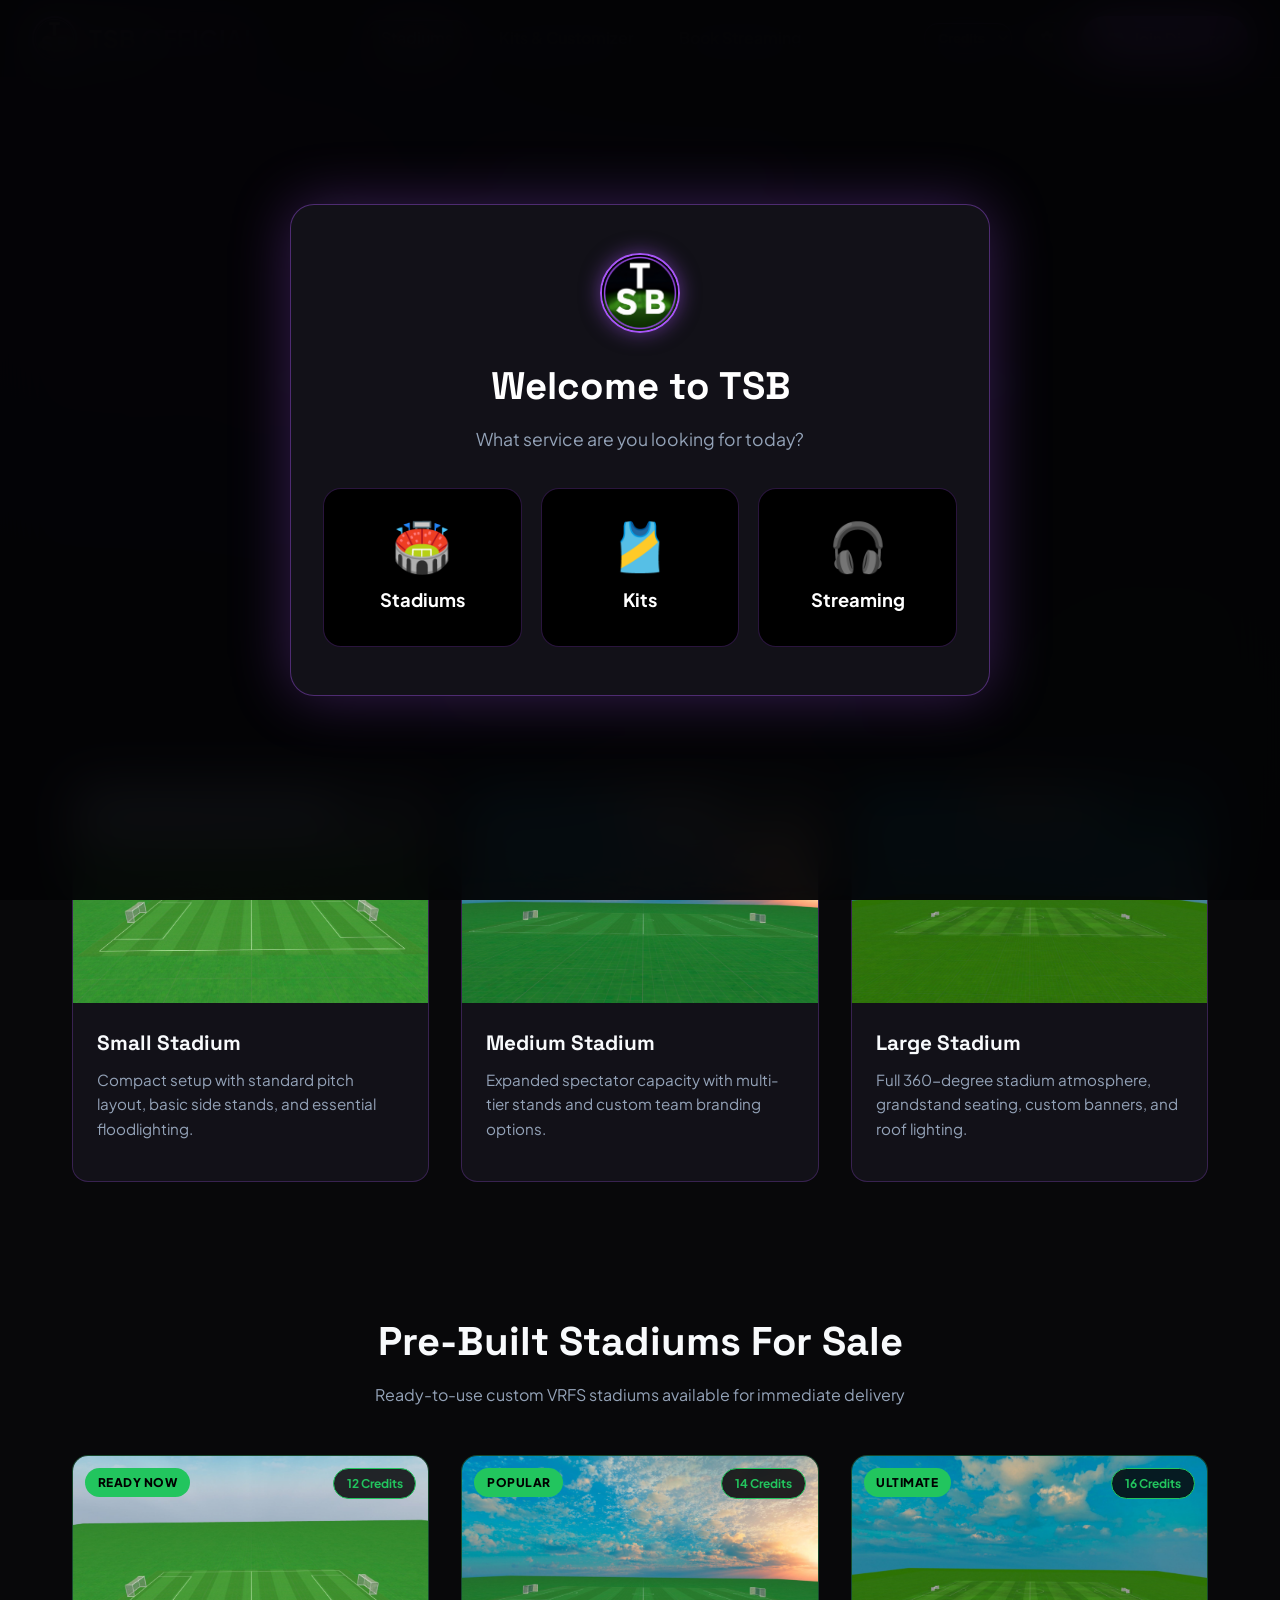
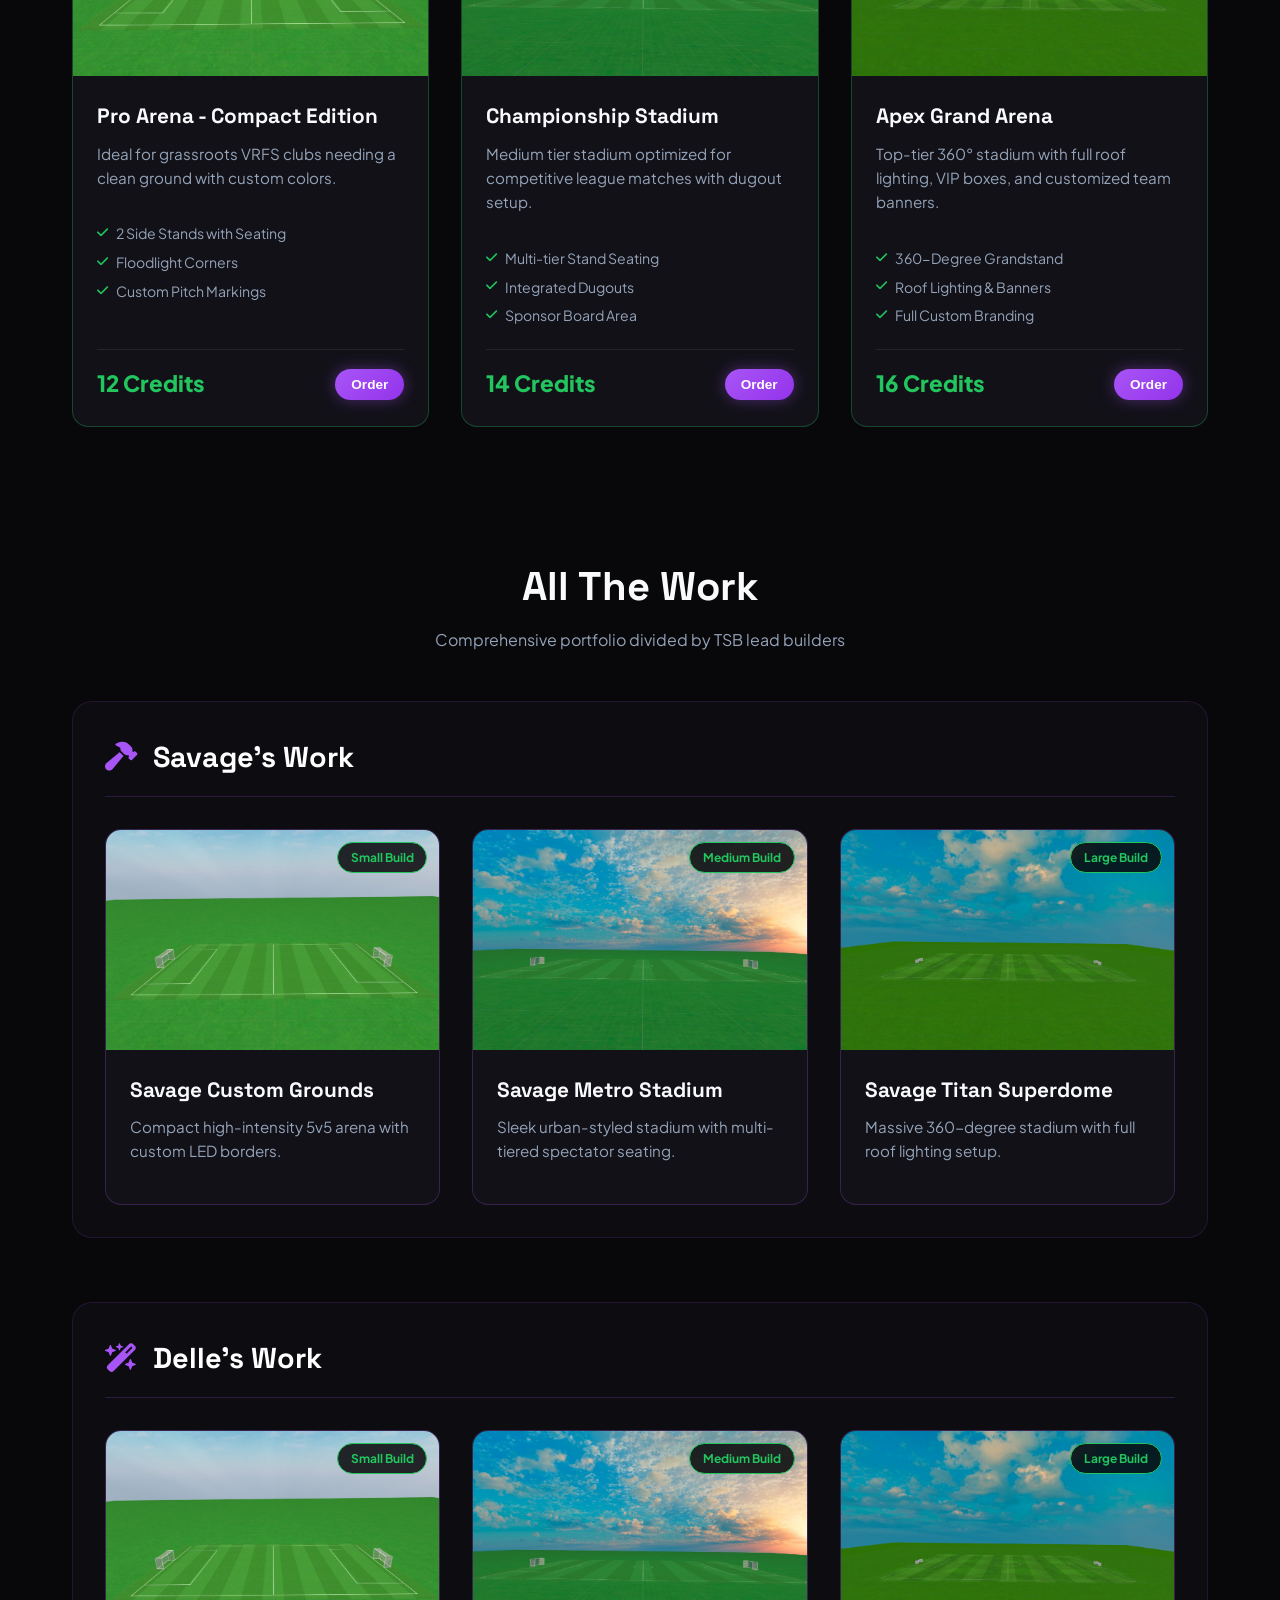
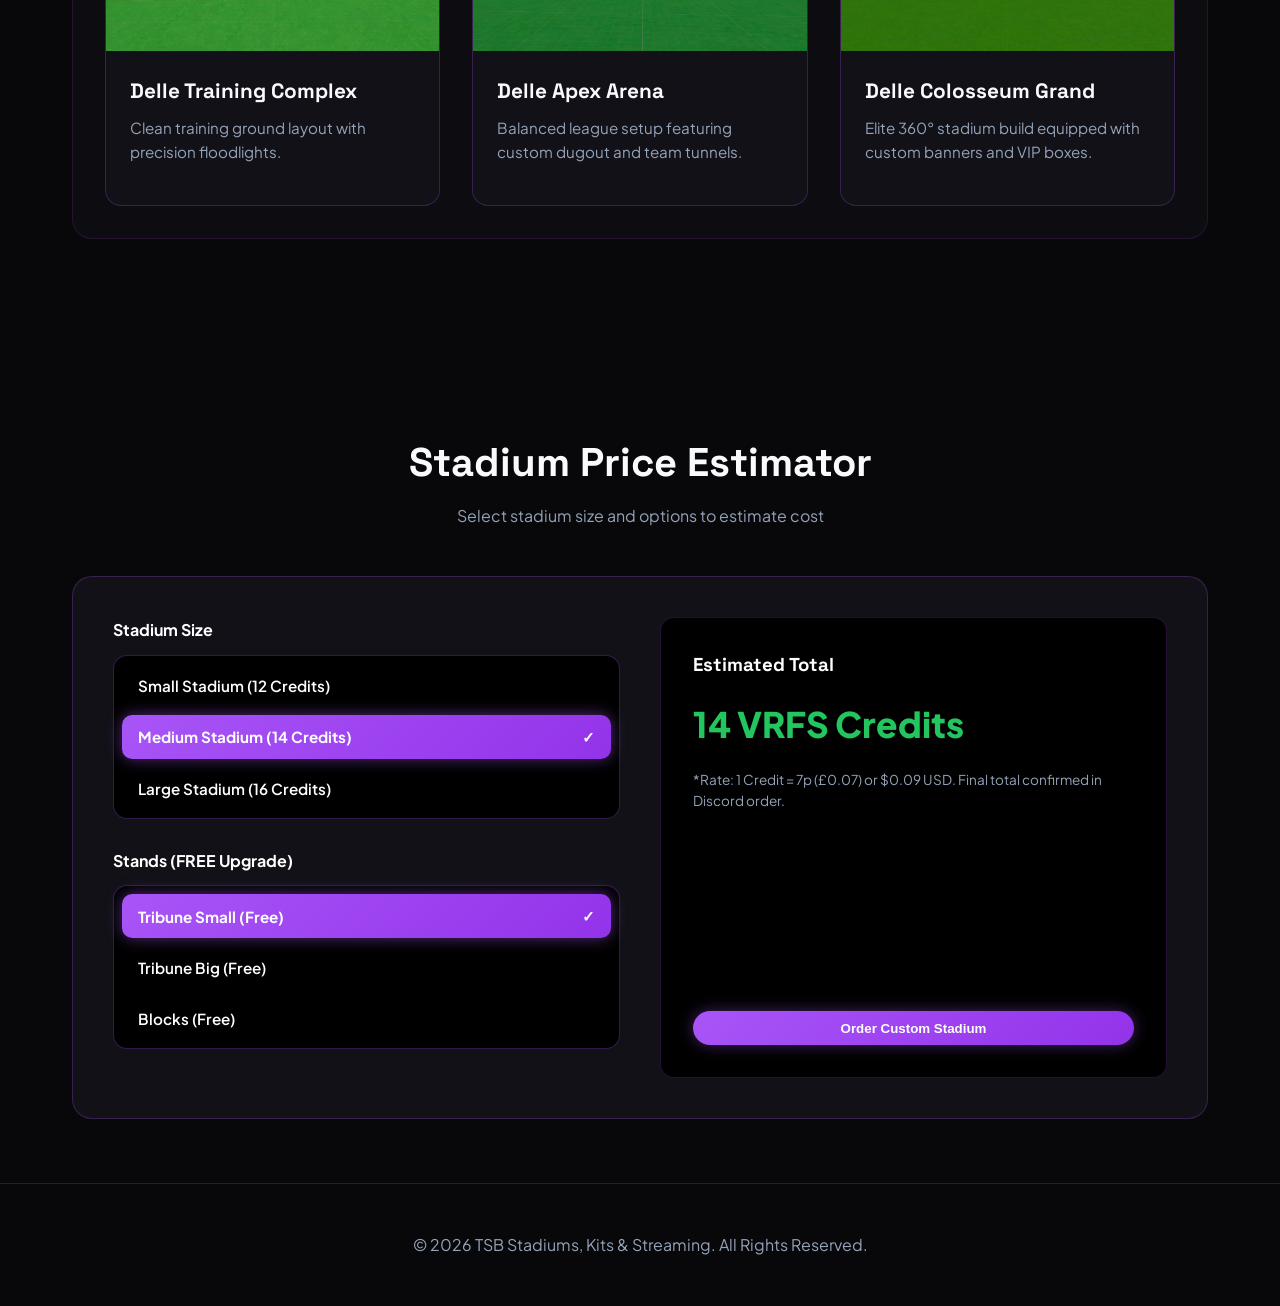
==== commit 452ad597: "Refactor kit styling and enhance color customization Removed unused CSS styles for cards and setting" ====
--- a/index.html
+++ b/index.html
@@ -384,10 +384,6 @@
       gap: 1rem;
     }
 
-    body.compact-mode .stadium-card, body.compact-mode .for-sale-card {
-      border-radius: 10px;
-    }
-
     .stadium-card {
       background: var(--bg-card);
       border: 1px solid var(--border-glow);
@@ -627,77 +623,6 @@
       margin-bottom: 1.5rem;
     }
 
-    .settings-list {
-      display: flex;
-      flex-direction: column;
-      gap: 1rem;
-      text-align: left;
-      margin-bottom: 1.8rem;
-    }
-
-    .setting-row {
-      display: flex;
-      justify-content: space-between;
-      align-items: center;
-      background: #000000;
-      border: 1px solid rgba(168, 85, 247, 0.2);
-      padding: 0.8rem 1rem;
-      border-radius: 12px;
-    }
-
-    .setting-info h4 {
-      font-size: 0.95rem;
-      color: #ffffff;
-    }
-
-    .setting-info p {
-      font-size: 0.78rem;
-      color: var(--text-muted);
-      margin: 0;
-    }
-
-    .switch {
-      position: relative;
-      display: inline-block;
-      width: 44px;
-      height: 24px;
-    }
-
-    .switch input {
-      opacity: 0;
-      width: 0;
-      height: 0;
-    }
-
-    .slider {
-      position: absolute;
-      cursor: pointer;
-      top: 0; left: 0; right: 0; bottom: 0;
-      background-color: #333344;
-      transition: .3s;
-      border-radius: 24px;
-    }
-
-    .slider:before {
-      position: absolute;
-      content: "";
-      height: 18px;
-      width: 18px;
-      left: 3px;
-      bottom: 3px;
-      background-color: white;
-      transition: .3s;
-      border-radius: 50%;
-    }
-
-    input:checked + .slider {
-      background-color: var(--purple-main);
-    }
-
-    input:checked + .slider:before {
-      transform: translateX(20px);
-    }
-
     .calculator-box {
       background: var(--bg-card);
       border: 1px solid var(--border-glow);
@@ -830,95 +755,33 @@
       padding: 0.2rem;
     }
 
-    .upload-zone {
-      border: 2px dashed rgba(168, 85, 247, 0.4);
+    /* KIT PART FILTER TABS */
+    .part-filter-tabs {
+      display: flex;
+      gap: 0.4rem;
+      flex-wrap: wrap;
+      margin-bottom: 1rem;
+    }
+
+    .part-tab-btn {
       background: #000000;
-      border-radius: 14px;
-      padding: 1.5rem;
-      text-align: center;
+      border: 1px solid rgba(168, 85, 247, 0.3);
+      color: var(--text-muted);
+      padding: 0.4rem 0.8rem;
+      border-radius: 8px;
+      font-size: 0.8rem;
+      font-weight: 700;
       cursor: pointer;
-      transition: all 0.3s ease;
-      position: relative;
-    }
-
-    .upload-zone input[type="file"] {
-      position: absolute;
-      top: 0; left: 0; width: 100%; height: 100%;
-      opacity: 0;
-      cursor: pointer;
-    }
-
-    .scan-status-box {
-      margin-top: 1rem;
-      padding: 0.8rem 1rem;
-      border-radius: 10px;
-      font-size: 0.85rem;
-      font-weight: 600;
-      display: none;
-    }
-
-    .scan-status-box.safe {
-      display: flex;
-      background: rgba(34, 197, 94, 0.15);
-      border: 1px solid var(--green-pitch);
-      color: var(--green-pitch);
-    }
-
-    .image-preview-container {
-      display: flex;
-      gap: 0.8rem;
-      flex-wrap: wrap;
-      margin-top: 1rem;
-    }
-
-    .preview-thumb-wrapper {
-      position: relative;
-    }
-
-    .preview-thumb {
-      width: 75px;
-      height: 75px;
-      border-radius: 10px;
-      object-fit: cover;
-      border: 2px solid var(--purple-main);
-    }
-
-    .delete-thumb-btn {
-      position: absolute;
-      top: -6px; right: -6px;
-      background: #ef4444;
+      transition: all 0.25s ease;
+    }
+
+    .part-tab-btn.active {
+      background: var(--purple-main);
       color: #ffffff;
-      border: none;
-      border-radius: 50%;
-      width: 22px; height: 22px;
-      font-size: 0.75rem;
-      cursor: pointer;
-    }
-
-    .kit-design-grid {
-      display: grid;
-      grid-template-columns: repeat(auto-fit, minmax(180px, 1fr));
-      gap: 1rem;
-      margin-top: 0.5rem;
-    }
-
-    .kit-design-card {
-      background: #000000;
-      border: 2px solid rgba(168, 85, 247, 0.2);
-      border-radius: 14px;
-      padding: 1rem;
-      text-align: center;
-      cursor: pointer;
-      transition: all 0.3s ease;
-    }
-
-    .kit-design-card.active {
       border-color: var(--purple-main);
-      background: linear-gradient(135deg, rgba(168, 85, 247, 0.25), rgba(147, 51, 234, 0.15));
-      box-shadow: 0 0 15px rgba(168, 85, 247, 0.4);
-    }
-
-    /* 6-PIECE KIT VISUALIZER GRID */
+    }
+
+    /* KIT VISUALIZER GRID & DYNAMIC MASK STYLES */
     .kit-parts-grid {
       display: grid;
       grid-template-columns: repeat(3, 1fr);
@@ -933,6 +796,7 @@
       border-radius: 12px;
       padding: 0.6rem;
       text-align: center;
+      transition: all 0.3s ease;
     }
 
     .kit-part-card span {
@@ -943,15 +807,45 @@
       font-weight: 600;
     }
 
-    .kit-part-img {
+    .kit-mask-part {
       width: 100%;
-      height: 70px;
-      object-fit: contain;
-      background: #121118;
+      height: 80px;
       border-radius: 6px;
-      padding: 0.2rem;
-      border: 1px solid rgba(168, 85, 247, 0.2);
-      transition: all 0.3s ease;
+      background-color: var(--part-color, #a855f7);
+      -webkit-mask-size: contain;
+      mask-size: contain;
+      -webkit-mask-repeat: no-repeat;
+      mask-repeat: no-repeat;
+      -webkit-mask-position: center;
+      mask-position: center;
+      border: 1px solid rgba(168, 85, 247, 0.15);
+      transition: background-color 0.2s ease;
+    }
+
+    /* PNG MASK URL ASSIGNMENTS FOR EACH KIT PART */
+    #mask-shirt-front {
+      -webkit-mask-image: url('https://raw.githubusercontent.com/csavage8/TheStadiumBuilder/main/images/22538%20(1).png');
+      mask-image: url('https://raw.githubusercontent.com/csavage8/TheStadiumBuilder/main/images/22538%20(1).png');
+    }
+
+    #mask-shirt-back {
+      -webkit-mask-image: url('https://raw.githubusercontent.com/csavage8/TheStadiumBuilder/main/images/22540%20(1).png');
+      mask-image: url('https://raw.githubusercontent.com/csavage8/TheStadiumBuilder/main/images/22540%20(1).png');
+    }
+
+    #mask-shorts-front {
+      -webkit-mask-image: url('https://raw.githubusercontent.com/csavage8/TheStadiumBuilder/main/images/22542%20(1).png');
+      mask-image: url('https://raw.githubusercontent.com/csavage8/TheStadiumBuilder/main/images/22542%20(1).png');
+    }
+
+    #mask-shorts-back {
+      -webkit-mask-image: url('https://raw.githubusercontent.com/csavage8/TheStadiumBuilder/main/images/22542%20(1).png');
+      mask-image: url('https://raw.githubusercontent.com/csavage8/TheStadiumBuilder/main/images/22542%20(1).png');
+    }
+
+    #mask-number {
+      -webkit-mask-image: url('https://raw.githubusercontent.com/csavage8/TheStadiumBuilder/main/images/22546%20(1).png');
+      mask-image: url('https://raw.githubusercontent.com/csavage8/TheStadiumBuilder/main/images/22546%20(1).png');
     }
 
     .irl-toggle-group {
@@ -1016,6 +910,7 @@
 </head>
 <body>
 
+  <!-- WELCOME GATE MENU POPUP -->
   <div class="welcome-modal-overlay" id="welcomeModal">
     <div class="welcome-modal-box">
       <img src="images/Tsb Logo.png" alt="TSB Logo">
@@ -1397,14 +1292,14 @@
     </section>
   </div>
 
-  <!-- VIEW 2: KITS SECTION WITH RAW GITHUB IMAGE INTEGRATION -->
+  <!-- VIEW 2: KITS SECTION WITH CSS MASKED LIVE COLOR UPDATES -->
   <div id="kits-view" class="view-section">
     <div class="hero">
       <div class="hero-badge">
         <i class="fa-solid fa-shirt"></i> Custom VRFS Team Kits & Graphics
       </div>
       <h1>Design Your Custom <span class="highlight-purple">VRFS Team Kit</span></h1>
-      <p>Configure team logos, kit patterns, color schemes, and preview live kit elements on-screen.</p>
+      <p>Configure team logos, kit patterns, and customize each part of your kit independently with real-time previews.</p>
     </div>
 
     <section>
@@ -1450,20 +1345,25 @@
             </div>
           </div>
 
+          <!-- INDEPENDENT PART COLOR PICKERS -->
           <div class="tsb-form-group">
-            <label>4. Team Color Palette</label>
+            <label>4. Customize Each Part Color</label>
             <div class="color-pickers-grid">
               <div class="color-picker-item">
-                <label>Primary Color</label>
-                <input type="color" class="tsb-color-input" id="kit-color-primary" value="#a855f7" onchange="updateKitColors()">
+                <label>Shirt Primary</label>
+                <input type="color" class="tsb-color-input" id="color-shirt-primary" value="#a855f7" onchange="updateKitPartColors()">
               </div>
               <div class="color-picker-item">
-                <label>Secondary Color</label>
-                <input type="color" class="tsb-color-input" id="kit-color-secondary" value="#ffffff" onchange="updateKitColors()">
+                <label>Shirt Secondary</label>
+                <input type="color" class="tsb-color-input" id="color-shirt-secondary" value="#ffffff" onchange="updateKitPartColors()">
               </div>
               <div class="color-picker-item">
-                <label>Trim Accent</label>
-                <input type="color" class="tsb-color-input" id="kit-color-accent" value="#22c55e" onchange="updateKitColors()">
+                <label>Shorts Color</label>
+                <input type="color" class="tsb-color-input" id="color-shorts" value="#08080a" onchange="updateKitPartColors()">
+              </div>
+              <div class="color-picker-item">
+                <label>Back Number Color</label>
+                <input type="color" class="tsb-color-input" id="color-number" value="#22c55e" onchange="updateKitPartColors()">
               </div>
             </div>
           </div>
@@ -1483,32 +1383,38 @@
 
         <div class="calc-summary">
           <div>
-            <h4 style="color:#ffffff; margin-bottom: 0.8rem; font-size: 0.95rem; text-align: center;">Live Kit Parts Preview</h4>
+            <h4 style="color:#ffffff; margin-bottom: 0.5rem; font-size: 0.95rem; text-align: center;">Live Kit Parts Preview</h4>
             
-            <!-- 6-PIECE KIT ELEMENTS DISPLAY USING YOUR RAW GITHUB IMAGE LINKS -->
-            <div class="kit-parts-grid">
-              <div class="kit-part-card">
-                <img src="https://raw.githubusercontent.com/csavage8/TheStadiumBuilder/main/images/Screenshot%202026-11-07%20010453.png" id="part-shirt-front" class="kit-part-img" alt="Shirt Front">
+            <!-- BUTTONS TO PREVIEW ALL OR DIFFERENT KIT PARTS -->
+            <div class="part-filter-tabs">
+              <button type="button" class="part-tab-btn active" onclick="filterKitParts('all', this)">All Parts</button>
+              <button type="button" class="part-tab-btn" onclick="filterKitParts('part-card-shirt-front', this)">Shirt Front</button>
+              <button type="button" class="part-tab-btn" onclick="filterKitParts('part-card-shirt-back', this)">Shirt Back</button>
+              <button type="button" class="part-tab-btn" onclick="filterKitParts('part-card-shorts-front', this)">Shorts Front</button>
+              <button type="button" class="part-tab-btn" onclick="filterKitParts('part-card-shorts-back', this)">Shorts Back</button>
+              <button type="button" class="part-tab-btn" onclick="filterKitParts('part-card-number', this)">Number</button>
+            </div>
+
+            <!-- 5-PIECE KIT ELEMENTS DISPLAY USING CSS MASKING ON YOUR NEW GITHUB PNG LINKS -->
+            <div class="kit-parts-grid" id="kitPartsContainer">
+              <div class="kit-part-card" id="part-card-shirt-front">
+                <div id="mask-shirt-front" class="kit-mask-part"></div>
                 <span>Shirt Front</span>
               </div>
-              <div class="kit-part-card">
-                <img src="https://raw.githubusercontent.com/csavage8/TheStadiumBuilder/main/images/Screenshot%202026-11-07%20010457.png" id="part-shirt-back" class="kit-part-img" alt="Shirt Back">
+              <div class="kit-part-card" id="part-card-shirt-back">
+                <div id="mask-shirt-back" class="kit-mask-part"></div>
                 <span>Shirt Back</span>
               </div>
-              <div class="kit-part-card">
-                <img src="https://raw.githubusercontent.com/csavage8/TheStadiumBuilder/main/images/Screenshot%202026-11-07%20010500.png" id="part-shorts-front" class="kit-part-img" alt="Shorts Front">
+              <div class="kit-part-card" id="part-card-shorts-front">
+                <div id="mask-shorts-front" class="kit-mask-part"></div>
                 <span>Shorts Front</span>
               </div>
-              <div class="kit-part-card">
-                <img src="https://raw.githubusercontent.com/csavage8/TheStadiumBuilder/main/images/Screenshot%202026-11-07%20010503.png" id="part-shorts-back" class="kit-part-img" alt="Shorts Back">
+              <div class="kit-part-card" id="part-card-shorts-back">
+                <div id="mask-shorts-back" class="kit-mask-part"></div>
                 <span>Shorts Back</span>
               </div>
-              <div class="kit-part-card">
-                <img src="https://raw.githubusercontent.com/csavage8/TheStadiumBuilder/main/images/Screenshot%202026-11-07%20010507.png" id="part-socks" class="kit-part-img" alt="Socks">
-                <span>Socks</span>
-              </div>
-              <div class="kit-part-card">
-                <img src="https://raw.githubusercontent.com/csavage8/TheStadiumBuilder/main/images/Screenshot%202026-11-07%20010511.png" id="part-number" class="kit-part-img" alt="Number Color">
+              <div class="kit-part-card" id="part-card-number">
+                <div id="mask-number" class="kit-mask-part"></div>
                 <span>Back Number</span>
               </div>
             </div>
@@ -1640,7 +1546,7 @@
       if (viewId === 'stadiums-view') document.getElementById('nav-stadiums')?.classList.add('nav-active');
       if (viewId === 'kits-view') {
         document.getElementById('nav-kits')?.classList.add('nav-active');
-        updateKitColors();
+        updateKitPartColors();
       }
       if (viewId === 'streaming-view') document.getElementById('nav-streaming')?.classList.add('nav-active');
 
@@ -1724,17 +1630,37 @@
       window.open(`https://discord.gg/FvvNjfDeQM?intent=${encodeURIComponent(finalDetails)}`, '_blank');
     }
 
-    function updateKitColors() {
-      const primary = document.getElementById('kit-color-primary').value;
-      const secondary = document.getElementById('kit-color-secondary').value;
-      const accent = document.getElementById('kit-color-accent').value;
-
-      document.getElementById('part-shirt-front').style.backgroundColor = primary;
-      document.getElementById('part-shirt-back').style.backgroundColor = primary;
-      document.getElementById('part-shorts-front').style.backgroundColor = secondary;
-      document.getElementById('part-shorts-back').style.backgroundColor = secondary;
-      document.getElementById('part-socks').style.backgroundColor = primary;
-      document.getElementById('part-number').style.backgroundColor = accent;
+    // DYNAMIC CSS MASK COLOR UPDATE LOGIC
+    function updateKitPartColors() {
+      const shirtP = document.getElementById('color-shirt-primary').value;
+      const shortsC = document.getElementById('color-shorts').value;
+      const numC = document.getElementById('color-number').value;
+
+      document.getElementById('mask-shirt-front').style.setProperty('--part-color', shirtP);
+      document.getElementById('mask-shirt-back').style.setProperty('--part-color', shirtP);
+      document.getElementById('mask-shorts-front').style.setProperty('--part-color', shortsC);
+      document.getElementById('mask-shorts-back').style.setProperty('--part-color', shortsC);
+      document.getElementById('mask-number').style.setProperty('--part-color', numC);
+    }
+
+    // FILTER VISIBLE KIT PARTS WITH BUTTON TABS
+    function filterKitParts(targetId, btn) {
+      document.querySelectorAll('.part-tab-btn').forEach(b => b.classList.remove('active'));
+      btn.classList.add('active');
+
+      const allPartCards = document.querySelectorAll('.kit-part-card');
+
+      if (targetId === 'all') {
+        allPartCards.forEach(c => c.style.display = 'block');
+        document.getElementById('kitPartsContainer').style.gridTemplateColumns = 'repeat(3, 1fr)';
+      } else {
+        allPartCards.forEach(c => c.style.display = 'none');
+        const selected = document.getElementById(targetId);
+        if (selected) {
+          selected.style.display = 'block';
+          document.getElementById('kitPartsContainer').style.gridTemplateColumns = '1fr';
+        }
+      }
     }
 
     function setIrlKitMode(isIrl) {
@@ -1855,16 +1781,18 @@
       const teamName = document.getElementById('kit-team-name').value || 'Unspecified Team';
       const activePatternCard = document.querySelector('#kit-pattern-group .kit-design-card.active');
       const pattern = activePatternCard ? activePatternCard.getAttribute('data-pattern') : 'Stripes';
-      const primary = document.getElementById('kit-color-primary').value;
-      const secondary = document.getElementById('kit-color-secondary').value;
-      const accent = document.getElementById('kit-color-accent').value;
+
+      const shirtP = document.getElementById('color-shirt-primary').value;
+      const shirtS = document.getElementById('color-shirt-secondary').value;
+      const shortsC = document.getElementById('color-shorts').value;
+      const numC = document.getElementById('color-number').value;
 
       const irlText = isIrlKitMode ? `Yes (${document.getElementById('kit-irl-spec').value || 'Unspecified IRL Replica'})` : 'No (Custom Original)';
 
       const fileListNames = verifiedUploadedFiles.map(f => f.name);
       const fileListStr = fileListNames.length > 0 ? fileListNames.join(', ') : 'None attached';
 
-      const details = `TSB Kit Request:\n- Team Name: ${teamName}\n- Replicate IRL Kit: ${irlText}\n- Pattern Style: ${pattern}\n- Colors: Primary ${primary}, Secondary ${secondary}, Trim ${accent}\n- Attachments: ${fileListStr}`;
+      const details = `TSB Kit Request:\n- Team Name: ${teamName}\n- Replicate IRL Kit: ${irlText}\n- Pattern Style: ${pattern}\n- Colors:\n  • Shirt Primary: ${shirtP}\n  • Shirt Secondary: ${shirtS}\n  • Shorts: ${shortsC}\n  • Number: ${numC}\n- Attachments: ${fileListStr}`;
       openOrderModal(details);
     }
 
@@ -1885,7 +1813,7 @@
 
     // INITIALIZATION ON PAGE LOAD
     calculatePrice();
-    switchMainView('stadiums-view');
+    openGateModal();
   </script>
 </body>
 </html>
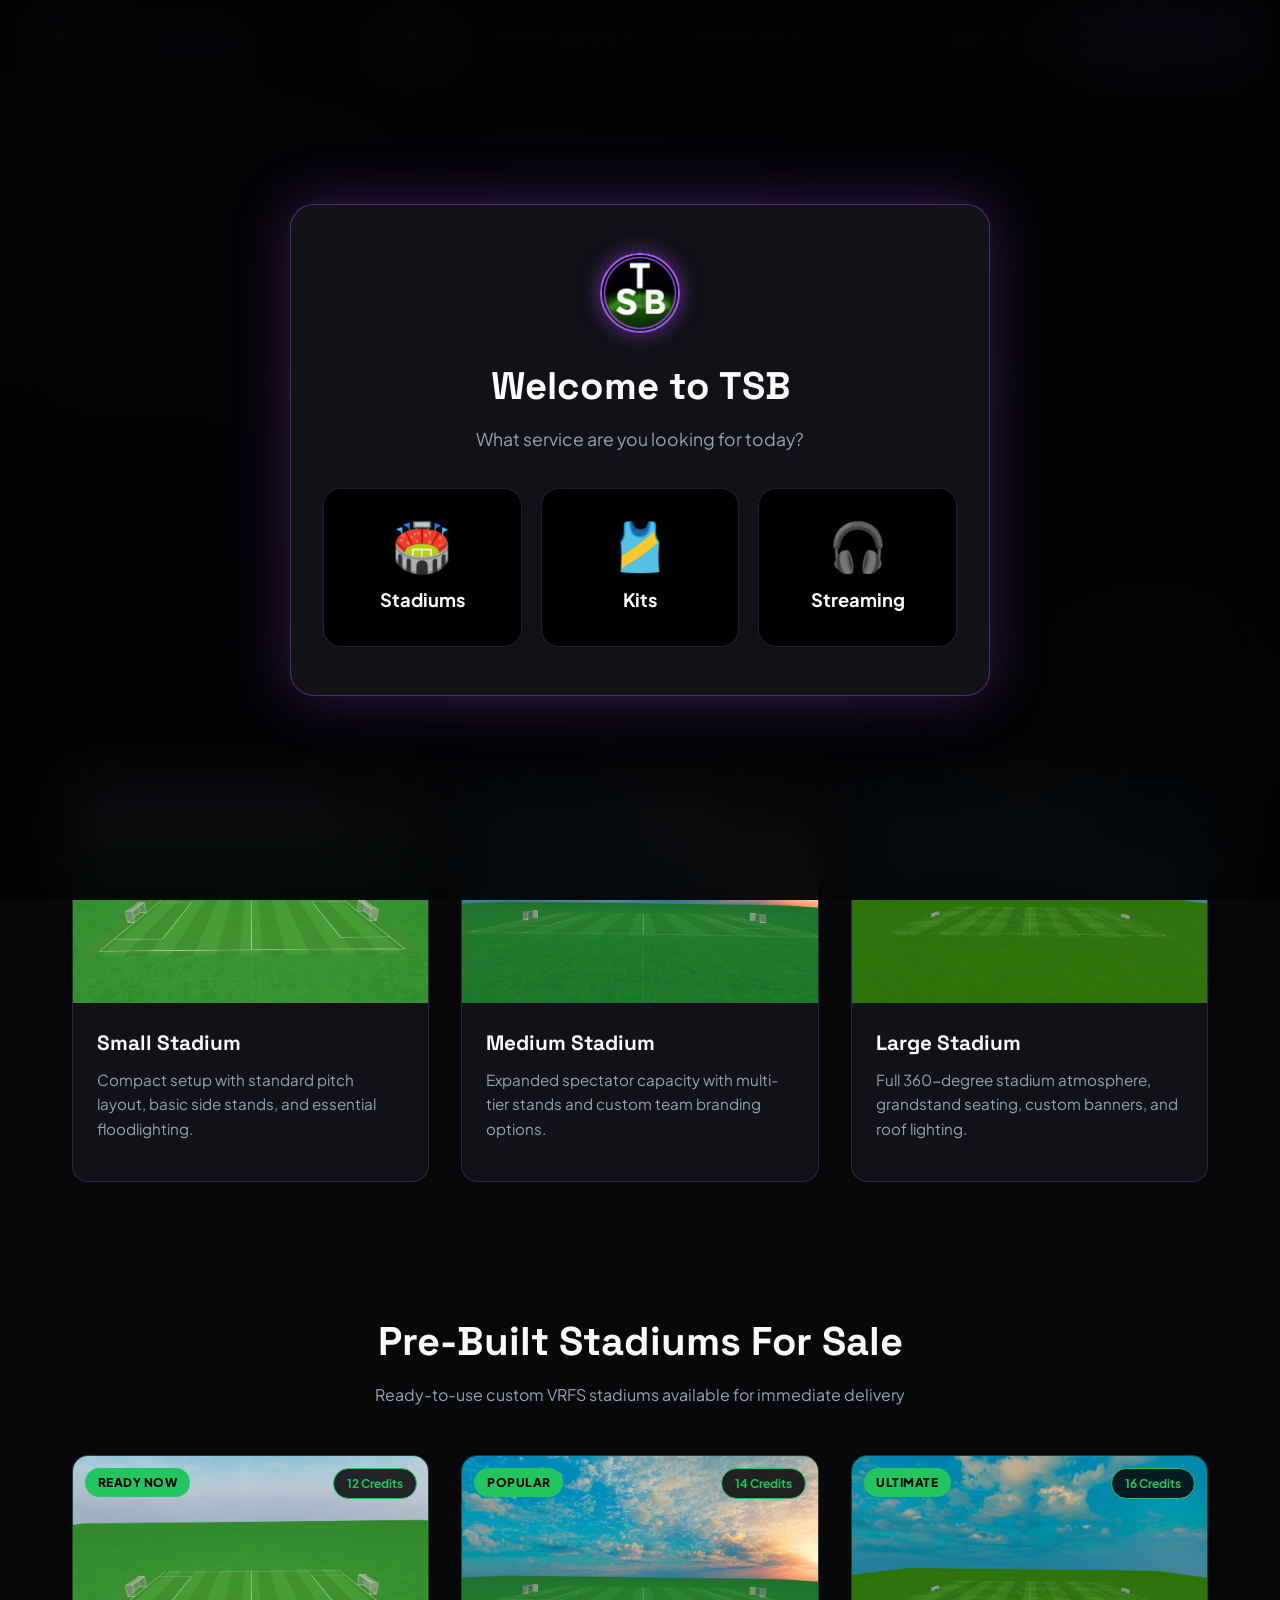
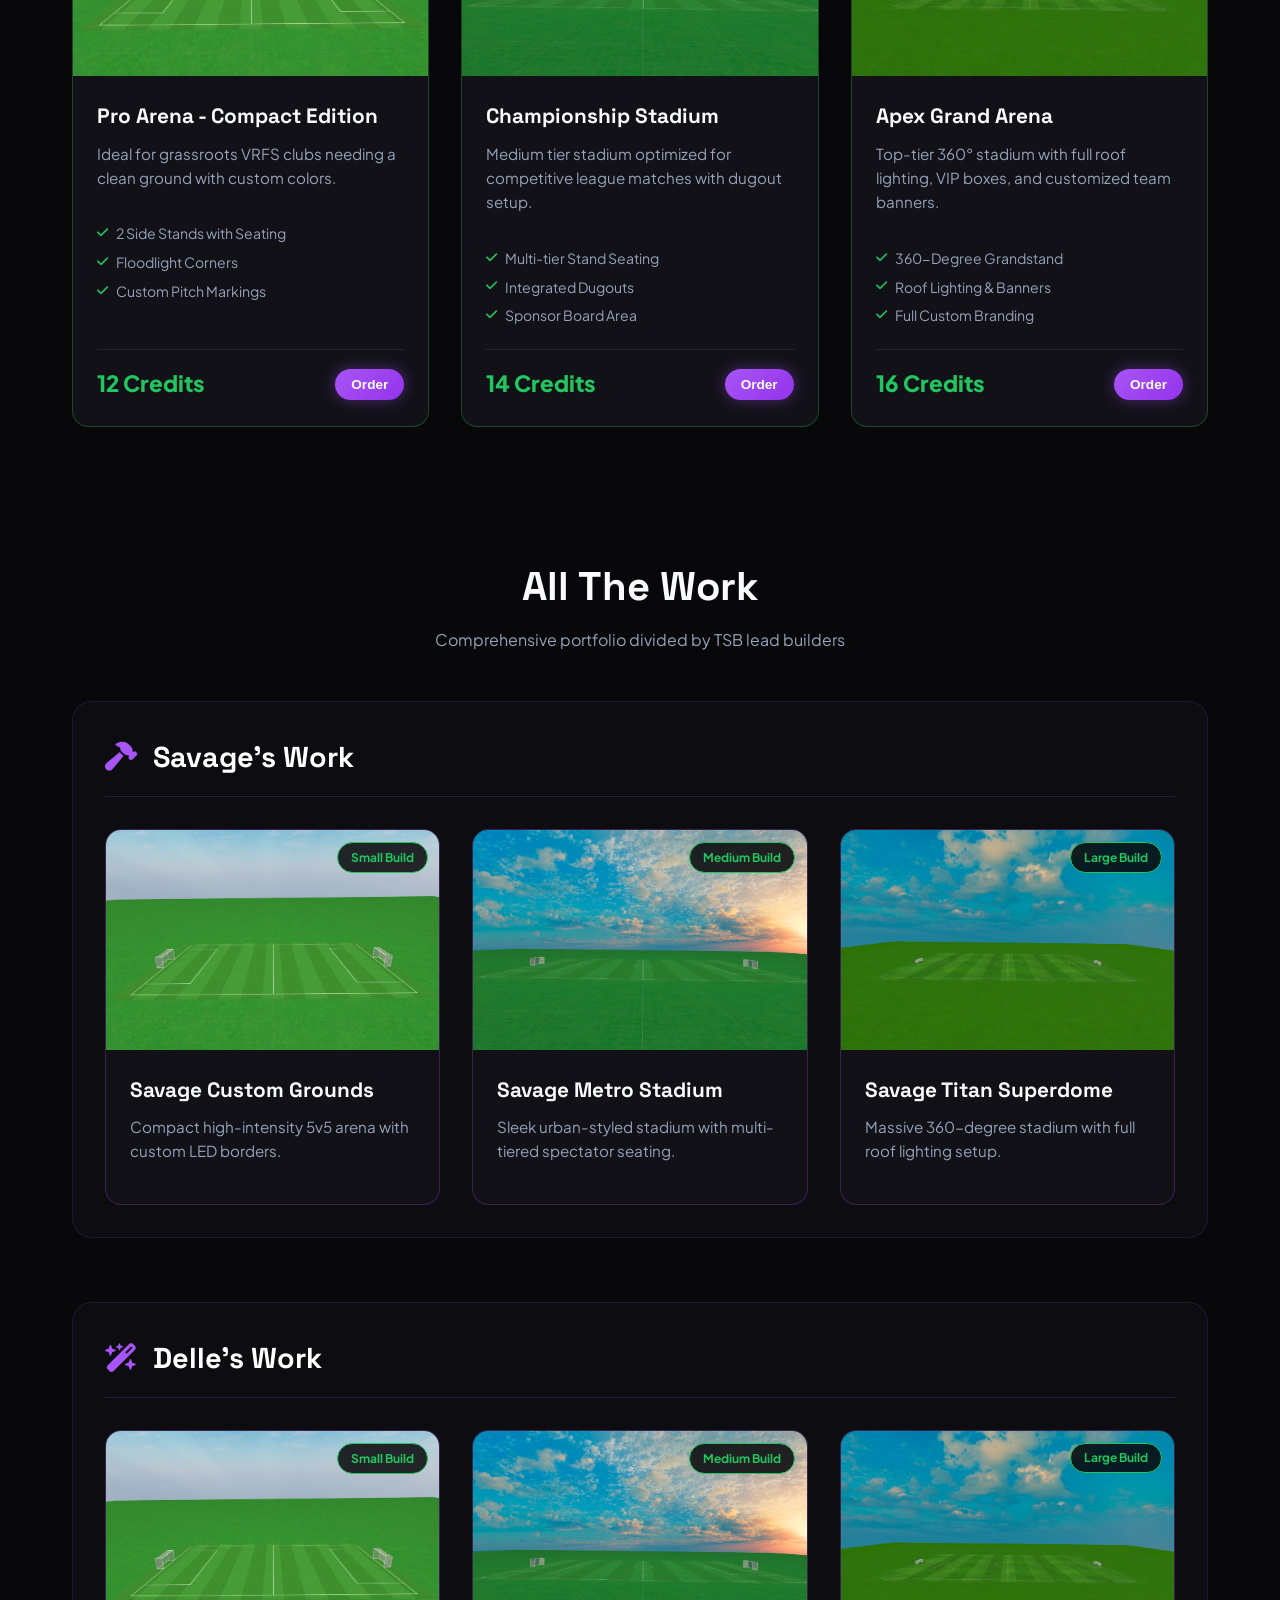
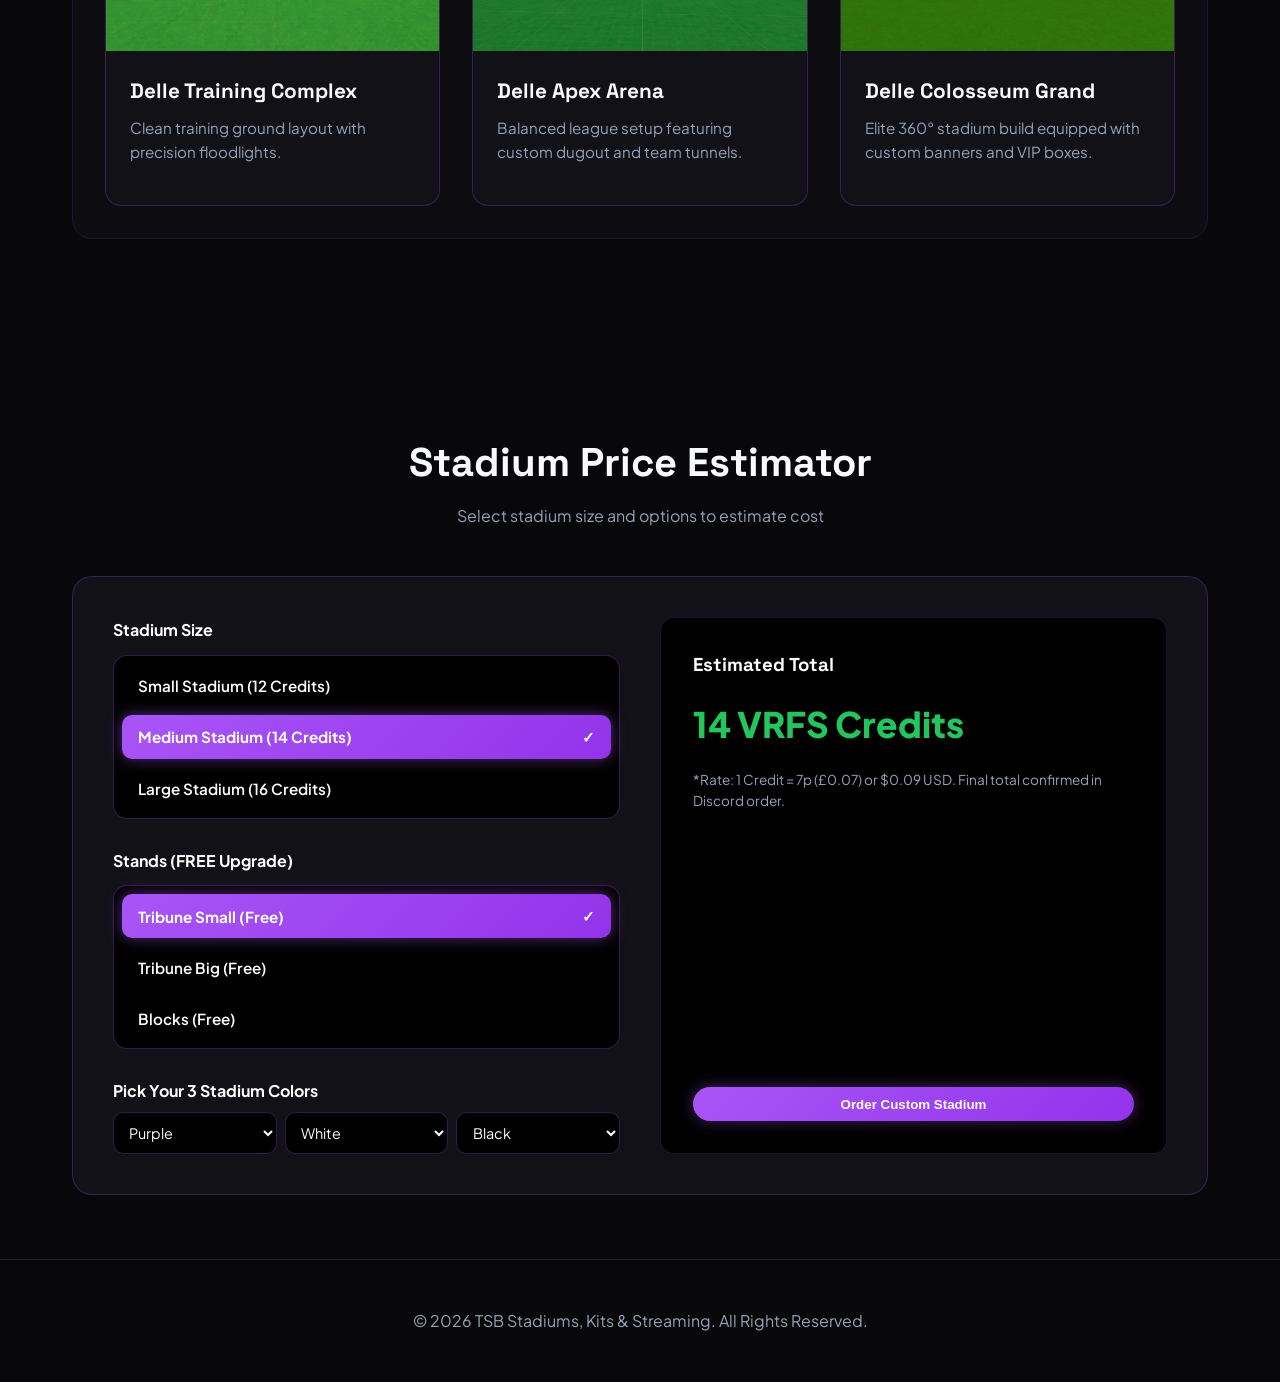
==== commit d5a7a4ed: "Enhance styles and update order confirmation modal Add new styles for disabled buttons and modal fie" ====
--- a/index.html
+++ b/index.html
@@ -279,6 +279,12 @@
       box-shadow: 0 0 25px rgba(168, 85, 247, 0.7);
     }
 
+    .btn-discord:disabled {
+      opacity: 0.6;
+      cursor: not-allowed;
+      transform: none;
+    }
+
     /* MAIN VIEW SWITCHING */
     .view-section {
       display: none;
@@ -347,6 +353,7 @@
       text-decoration: none;
       font-weight: 700;
       transition: all 0.3s ease;
+      cursor: pointer;
     }
 
     .btn-secondary:hover {
@@ -570,11 +577,13 @@
       border: 1px solid var(--purple-main);
       box-shadow: 0 0 50px rgba(168, 85, 247, 0.3);
       border-radius: 20px;
-      max-width: 500px;
+      max-width: 520px;
       width: 100%;
-      padding: 2.5rem;
+      padding: 2.2rem;
       text-align: center;
       position: relative;
+      max-height: 92vh;
+      overflow-y: auto;
     }
 
     .admin-modal-box h3 {
@@ -586,7 +595,7 @@
     .admin-modal-box p {
       color: var(--text-muted);
       font-size: 0.9rem;
-      margin-bottom: 1.5rem;
+      margin-bottom: 1.2rem;
     }
 
     .close-modal-btn {
@@ -606,21 +615,142 @@
       background: #000000;
       border: 1px solid rgba(168, 85, 247, 0.3);
       border-radius: 12px;
-      padding: 1.2rem;
+      padding: 1rem;
       text-align: left;
-      margin-bottom: 1.2rem;
-      font-size: 0.92rem;
+      margin-bottom: 1rem;
+      font-size: 0.9rem;
       color: var(--text-main);
       white-space: pre-wrap;
-      line-height: 1.6;
-      max-height: 230px;
+      line-height: 1.5;
+      max-height: 180px;
       overflow-y: auto;
     }
 
+    .modal-field-group {
+      text-align: left;
+      margin-bottom: 1rem;
+    }
+
+    .modal-field-group label {
+      display: block;
+      font-size: 0.85rem;
+      font-weight: 700;
+      margin-bottom: 0.4rem;
+      color: #ffffff;
+    }
+
+    .modal-colors-row {
+      display: grid;
+      grid-template-columns: repeat(3, 1fr);
+      gap: 0.5rem;
+      margin-bottom: 1rem;
+    }
+
+    .tsb-select {
+      width: 100%;
+      padding: 0.65rem 0.7rem;
+      background: #000000;
+      border: 1px solid rgba(168, 85, 247, 0.3);
+      border-radius: 10px;
+      color: #ffffff;
+      font-family: inherit;
+      font-size: 0.9rem;
+      outline: none;
+      cursor: pointer;
+    }
+
     .coupon-container {
       display: flex;
       gap: 0.5rem;
-      margin-bottom: 1.5rem;
+      margin-bottom: 1rem;
+    }
+
+    .api-status-banner {
+      background: rgba(34, 197, 94, 0.12);
+      border: 1px solid var(--green-pitch);
+      color: var(--green-pitch);
+      padding: 0.85rem;
+      border-radius: 12px;
+      font-size: 0.9rem;
+      margin-bottom: 1rem;
+      text-align: left;
+      display: none;
+    }
+
+    .api-status-banner.error {
+      background: rgba(239, 68, 68, 0.12);
+      border-color: #ef4444;
+      color: #fca5a5;
+    }
+
+    /* SETTINGS MODAL TOGGLES */
+    .settings-list {
+      display: flex;
+      flex-direction: column;
+      gap: 1rem;
+      text-align: left;
+    }
+
+    .setting-row {
+      display: flex;
+      justify-content: space-between;
+      align-items: center;
+      background: #000000;
+      border: 1px solid rgba(168, 85, 247, 0.25);
+      padding: 0.9rem 1rem;
+      border-radius: 12px;
+    }
+
+    .setting-info h4 {
+      font-size: 0.95rem;
+      color: #ffffff;
+    }
+
+    .setting-info p {
+      font-size: 0.8rem;
+      margin: 0;
+    }
+
+    .switch {
+      position: relative;
+      display: inline-block;
+      width: 44px;
+      height: 24px;
+    }
+
+    .switch input {
+      opacity: 0;
+      width: 0;
+      height: 0;
+    }
+
+    .slider {
+      position: absolute;
+      cursor: pointer;
+      top: 0; left: 0; right: 0; bottom: 0;
+      background-color: #27272a;
+      transition: 0.3s;
+      border-radius: 24px;
+    }
+
+    .slider:before {
+      position: absolute;
+      content: "";
+      height: 18px;
+      width: 18px;
+      left: 3px;
+      bottom: 3px;
+      background-color: white;
+      transition: 0.3s;
+      border-radius: 50%;
+    }
+
+    input:checked + .slider {
+      background-color: var(--purple-main);
+    }
+
+    input:checked + .slider:before {
+      transform: translateX(20px);
     }
 
     .calculator-box {
@@ -753,6 +883,89 @@
       border-radius: 10px;
       cursor: pointer;
       padding: 0.2rem;
+    }
+
+    /* KIT DESIGN CARDS & UPLOAD */
+    .kit-design-grid {
+      display: grid;
+      grid-template-columns: repeat(2, 1fr);
+      gap: 0.8rem;
+    }
+
+    .kit-design-card {
+      background: #000000;
+      border: 1px solid rgba(168, 85, 247, 0.3);
+      border-radius: 12px;
+      padding: 1rem;
+      text-align: center;
+      cursor: pointer;
+      transition: all 0.25s ease;
+    }
+
+    .kit-design-card.active {
+      background: linear-gradient(135deg, rgba(168, 85, 247, 0.25), rgba(147, 51, 234, 0.15));
+      border-color: var(--purple-main);
+    }
+
+    .upload-zone {
+      background: #000000;
+      border: 1px dashed rgba(168, 85, 247, 0.4);
+      border-radius: 12px;
+      padding: 1.2rem;
+      text-align: center;
+      position: relative;
+      cursor: pointer;
+    }
+
+    .upload-zone input[type="file"] {
+      position: absolute;
+      inset: 0;
+      opacity: 0;
+      cursor: pointer;
+    }
+
+    .scan-status-box {
+      display: none;
+      align-items: center;
+      gap: 0.5rem;
+      margin-top: 0.6rem;
+      font-size: 0.85rem;
+      color: var(--green-pitch);
+    }
+
+    .image-preview-container {
+      display: flex;
+      gap: 0.6rem;
+      flex-wrap: wrap;
+      margin-top: 0.8rem;
+    }
+
+    .preview-thumb-wrapper {
+      position: relative;
+      width: 60px;
+      height: 60px;
+    }
+
+    .preview-thumb {
+      width: 100%;
+      height: 100%;
+      object-fit: cover;
+      border-radius: 8px;
+      border: 1px solid var(--purple-main);
+    }
+
+    .delete-thumb-btn {
+      position: absolute;
+      top: -6px;
+      right: -6px;
+      background: #ef4444;
+      color: white;
+      border: none;
+      border-radius: 50%;
+      width: 18px;
+      height: 18px;
+      font-size: 0.7rem;
+      cursor: pointer;
     }
 
     /* KIT PART FILTER TABS */
@@ -822,7 +1035,6 @@
       transition: background-color 0.2s ease;
     }
 
-    /* PNG MASK URL ASSIGNMENTS FOR EACH KIT PART */
     #mask-shirt-front {
       -webkit-mask-image: url('https://raw.githubusercontent.com/csavage8/TheStadiumBuilder/main/images/22538%20(1).png');
       mask-image: url('https://raw.githubusercontent.com/csavage8/TheStadiumBuilder/main/images/22538%20(1).png');
@@ -934,20 +1146,37 @@
     </div>
   </div>
 
+  <!-- ORDER CONFIRMATION MODAL (CONNECTED TO TSB BOT) -->
   <div class="admin-modal-overlay hidden" id="orderConfirmModal">
     <div class="admin-modal-box">
       <span class="close-modal-btn" onclick="closeOrderConfirmModal()"><i class="fa-solid fa-xmark"></i></span>
-      <i class="fa-solid fa-cart-shopping" style="font-size: 2.2rem; color: var(--green-pitch); margin-bottom: 1rem;"></i>
+      <i class="fa-solid fa-cart-shopping" style="font-size: 2.2rem; color: var(--green-pitch); margin-bottom: 0.8rem;"></i>
       <h3>Confirm Your Order</h3>
-      <p>Review details below before dispatching to TSB Bot</p>
+      <p>Enter your Discord username so TSB Bot can DM your order & tracker number</p>
 
       <div class="order-summary-box" id="modalOrderDetails"></div>
+
+      <div class="modal-field-group">
+        <label for="orderDiscordUser">Your Discord Username (must be in the TSB server)</label>
+        <input type="text" class="tsb-input" id="orderDiscordUser" placeholder="e.g. csavage8" style="padding: 0.65rem 0.85rem;">
+      </div>
+
+      <div class="modal-field-group" id="modalColorsSection">
+        <label>Select 3 Stadium Colors</label>
+        <div class="modal-colors-row">
+          <select class="tsb-select" id="modalColor1"></select>
+          <select class="tsb-select" id="modalColor2"></select>
+          <select class="tsb-select" id="modalColor3"></select>
+        </div>
+      </div>
 
       <div class="coupon-container">
         <input type="text" class="tsb-input" id="couponInput" placeholder="Promo Code (e.g. TSB10)" style="padding: 0.6rem;">
         <button onclick="applyCoupon()" class="btn-secondary" style="padding: 0.6rem 1rem; border-radius: 12px; font-size: 0.85rem;">Apply</button>
       </div>
-      <div id="couponMessage" style="font-size: 0.8rem; margin-bottom: 1rem; text-align: left; display: none;"></div>
+      <div id="couponMessage" style="font-size: 0.8rem; margin-bottom: 0.8rem; text-align: left; display: none;"></div>
+
+      <div class="api-status-banner" id="apiStatusBanner"></div>
 
       <button id="sendOrderBtn" onclick="dispatchFinalOrder()" class="btn-discord" style="width: 100%; justify-content: center; padding: 0.9rem; font-size: 1rem;">
         <i class="fa-brands fa-discord"></i> Confirm & Send Order
@@ -955,6 +1184,7 @@
     </div>
   </div>
 
+  <!-- SETTINGS MODAL -->
   <div class="admin-modal-overlay hidden" id="settingsModal">
     <div class="admin-modal-box">
       <span class="close-modal-btn" onclick="closeSettingsModal()"><i class="fa-solid fa-xmark"></i></span>
@@ -1108,7 +1338,7 @@
             </ul>
             <div class="sale-price-box">
               <div class="sale-price price-display-main" data-credits="12">12 Credits</div>
-              <button onclick="openOrderModal('Pre-Built Stadium Purchase:\n- Model: Pro Arena - Compact Edition\n- Price: 12 Credits')" class="btn-discord" style="padding: 0.5rem 1rem; font-size: 0.85rem;">Order</button>
+              <button onclick="openStadiumOrderModal({ type: 'prebuilt', itemName: 'Pro Arena - Compact Edition', mapSize: 'Small', stand: 'Tribune Small', detailsText: 'Pre-Built Stadium Purchase:\n- Model: Pro Arena - Compact Edition\n- Size: Small\n- Price: 12 Credits' })" class="btn-discord" style="padding: 0.5rem 1rem; font-size: 0.85rem;">Order</button>
             </div>
           </div>
         </div>
@@ -1129,7 +1359,7 @@
             </ul>
             <div class="sale-price-box">
               <div class="sale-price price-display-main" data-credits="14">14 Credits</div>
-              <button onclick="openOrderModal('Pre-Built Stadium Purchase:\n- Model: Championship Stadium\n- Price: 14 Credits')" class="btn-discord" style="padding: 0.5rem 1rem; font-size: 0.85rem;">Order</button>
+              <button onclick="openStadiumOrderModal({ type: 'prebuilt', itemName: 'Championship Stadium', mapSize: 'Medium', stand: 'Tribune Big', detailsText: 'Pre-Built Stadium Purchase:\n- Model: Championship Stadium\n- Size: Medium\n- Price: 14 Credits' })" class="btn-discord" style="padding: 0.5rem 1rem; font-size: 0.85rem;">Order</button>
             </div>
           </div>
         </div>
@@ -1150,7 +1380,7 @@
             </ul>
             <div class="sale-price-box">
               <div class="sale-price price-display-main" data-credits="16">16 Credits</div>
-              <button onclick="openOrderModal('Pre-Built Stadium Purchase:\n- Model: Apex Grand Arena\n- Price: 16 Credits')" class="btn-discord" style="padding: 0.5rem 1rem; font-size: 0.85rem;">Order</button>
+              <button onclick="openStadiumOrderModal({ type: 'prebuilt', itemName: 'Apex Grand Arena', mapSize: 'Large', stand: 'Blocks', detailsText: 'Pre-Built Stadium Purchase:\n- Model: Apex Grand Arena\n- Size: Large\n- Price: 16 Credits' })" class="btn-discord" style="padding: 0.5rem 1rem; font-size: 0.85rem;">Order</button>
             </div>
           </div>
         </div>
@@ -1260,18 +1490,27 @@
           <div class="calc-option">
             <label>Stadium Size</label>
             <div class="option-group" id="size-group">
-              <button class="option-btn" data-value="12" onclick="selectOption('size-group', this)">Small Stadium (12 Credits)</button>
-              <button class="option-btn active" data-value="14" onclick="selectOption('size-group', this)">Medium Stadium (14 Credits)</button>
-              <button class="option-btn" data-value="16" onclick="selectOption('size-group', this)">Large Stadium (16 Credits)</button>
+              <button class="option-btn" data-size="Small" data-value="12" onclick="selectOption('size-group', this)">Small Stadium (12 Credits)</button>
+              <button class="option-btn active" data-size="Medium" data-value="14" onclick="selectOption('size-group', this)">Medium Stadium (14 Credits)</button>
+              <button class="option-btn" data-size="Large" data-value="16" onclick="selectOption('size-group', this)">Large Stadium (16 Credits)</button>
             </div>
           </div>
 
           <div class="calc-option">
             <label>Stands (FREE Upgrade)</label>
             <div class="option-group" id="stands-group">
-              <button class="option-btn active" data-value="0" onclick="selectOption('stands-group', this)">Tribune Small (Free)</button>
-              <button class="option-btn" data-value="0" onclick="selectOption('stands-group', this)">Tribune Big (Free)</button>
-              <button class="option-btn" data-value="0" onclick="selectOption('stands-group', this)">Blocks (Free)</button>
+              <button class="option-btn active" data-stand="Tribune Small" data-value="0" onclick="selectOption('stands-group', this)">Tribune Small (Free)</button>
+              <button class="option-btn" data-stand="Tribune Big" data-value="0" onclick="selectOption('stands-group', this)">Tribune Big (Free)</button>
+              <button class="option-btn" data-stand="Blocks" data-value="0" onclick="selectOption('stands-group', this)">Blocks (Free)</button>
+            </div>
+          </div>
+
+          <div class="tsb-form-group" style="margin-bottom: 0;">
+            <label>Pick Your 3 Stadium Colors</label>
+            <div class="modal-colors-row" style="margin-bottom: 0;">
+              <select class="tsb-select" id="calcColor1"></select>
+              <select class="tsb-select" id="calcColor2"></select>
+              <select class="tsb-select" id="calcColor3"></select>
             </div>
           </div>
         </div>
@@ -1345,7 +1584,6 @@
             </div>
           </div>
 
-          <!-- INDEPENDENT PART COLOR PICKERS -->
           <div class="tsb-form-group">
             <label>4. Customize Each Part Color</label>
             <div class="color-pickers-grid">
@@ -1385,7 +1623,6 @@
           <div>
             <h4 style="color:#ffffff; margin-bottom: 0.5rem; font-size: 0.95rem; text-align: center;">Live Kit Parts Preview</h4>
             
-            <!-- BUTTONS TO PREVIEW ALL OR DIFFERENT KIT PARTS -->
             <div class="part-filter-tabs">
               <button type="button" class="part-tab-btn active" onclick="filterKitParts('all', this)">All Parts</button>
               <button type="button" class="part-tab-btn" onclick="filterKitParts('part-card-shirt-front', this)">Shirt Front</button>
@@ -1395,7 +1632,6 @@
               <button type="button" class="part-tab-btn" onclick="filterKitParts('part-card-number', this)">Number</button>
             </div>
 
-            <!-- 5-PIECE KIT ELEMENTS DISPLAY USING CSS MASKING ON YOUR NEW GITHUB PNG LINKS -->
             <div class="kit-parts-grid" id="kitPartsContainer">
               <div class="kit-part-card" id="part-card-shirt-front">
                 <div id="mask-shirt-front" class="kit-mask-part"></div>
@@ -1502,9 +1738,29 @@
   </footer>
 
   <script>
+    // PASTE YOUR LIVE CLOUDFLARE TUNNEL URL HERE:
+    const BOT_API_URL = 'https://YOUR-CLOUDFLARE-LINK.trycloudflare.com';
+
+    const STADIUM_COLORS = [
+      'Purple', 'White', 'Green', 'Red', 'Blue', 'Yellow',
+      'Orange', 'Pink', 'Black', 'Grey', 'Gold', 'Cyan'
+    ];
+
+    function populateColorDropdowns() {
+      const ids = ['calcColor1', 'calcColor2', 'calcColor3', 'modalColor1', 'modalColor2', 'modalColor3'];
+      const defaults = ['Purple', 'White', 'Black'];
+      ids.forEach((id, idx) => {
+        const el = document.getElementById(id);
+        if (!el) return;
+        el.innerHTML = STADIUM_COLORS.map(c => `<option value="${c}">${c}</option>`).join('');
+        el.value = defaults[idx % 3];
+      });
+    }
+
     let currentCurrency = 'credits';
     let isIrlKitMode = false;
     let appliedDiscountPercentage = 0;
+    let currentPendingOrder = null;
 
     function changeGlobalCurrency(curr) {
       currentCurrency = curr;
@@ -1589,16 +1845,39 @@
       }
     }
 
-    let currentPendingOrderDetails = "";
-
-    function openOrderModal(detailsText) {
+    function openStadiumOrderModal(orderData) {
       appliedDiscountPercentage = 0;
+      currentPendingOrder = orderData;
+
       document.getElementById('couponInput').value = '';
       document.getElementById('couponMessage').style.display = 'none';
 
-      currentPendingOrderDetails = detailsText;
-      document.getElementById('modalOrderDetails').innerText = detailsText;
+      const banner = document.getElementById('apiStatusBanner');
+      banner.style.display = 'none';
+      banner.classList.remove('error');
+
+      const sendBtn = document.getElementById('sendOrderBtn');
+      sendBtn.disabled = false;
+      sendBtn.innerHTML = '<i class="fa-brands fa-discord"></i> Confirm & Send Order';
+
+      const colorsSection = document.getElementById('modalColorsSection');
+      if (orderData.type === 'custom' || orderData.type === 'prebuilt') {
+        colorsSection.style.display = 'block';
+        if (orderData.colors) {
+          document.getElementById('modalColor1').value = orderData.colors[0];
+          document.getElementById('modalColor2').value = orderData.colors[1];
+          document.getElementById('modalColor3').value = orderData.colors[2];
+        }
+      } else {
+        colorsSection.style.display = 'none';
+      }
+
+      document.getElementById('modalOrderDetails').innerText = orderData.detailsText;
       document.getElementById('orderConfirmModal').classList.remove('hidden');
+    }
+
+    function openOrderModal(detailsText) {
+      openStadiumOrderModal({ type: 'other', detailsText });
     }
 
     function closeOrderConfirmModal() {
@@ -1609,7 +1888,7 @@
       const code = document.getElementById('couponInput').value.trim().toUpperCase();
       const msgBox = document.getElementById('couponMessage');
       
-      if (code === "TSB10") {
+      if (code === 'TSB10') {
         appliedDiscountPercentage = 10;
         msgBox.style.display = 'block';
         msgBox.style.color = 'var(--green-pitch)';
@@ -1621,16 +1900,69 @@
       }
     }
 
-    function dispatchFinalOrder() {
-      closeOrderConfirmModal();
-      let finalDetails = currentPendingOrderDetails;
-      if (appliedDiscountPercentage > 0) {
-        finalDetails += `\n- Discount Applied: ${appliedDiscountPercentage}% Off`;
+    async function dispatchFinalOrder() {
+      const banner = document.getElementById('apiStatusBanner');
+      const sendBtn = document.getElementById('sendOrderBtn');
+      const discordUsername = document.getElementById('orderDiscordUser').value.trim();
+
+      if (!currentPendingOrder) return;
+
+      // Kits & Streaming fallback to Discord invite if bot only handles stadiums right now
+      if (currentPendingOrder.type === 'other') {
+        closeOrderConfirmModal();
+        let finalDetails = currentPendingOrder.detailsText;
+        if (appliedDiscountPercentage > 0) {
+          finalDetails += `\n- Discount Applied: ${appliedDiscountPercentage}% Off`;
+        }
+        window.open(`https://discord.gg/FvvNjfDeQM?intent=${encodeURIComponent(finalDetails)}`, '_blank');
+        return;
       }
-      window.open(`https://discord.gg/FvvNjfDeQM?intent=${encodeURIComponent(finalDetails)}`, '_blank');
-    }
-
-    // DYNAMIC CSS MASK COLOR UPDATE LOGIC
+
+      if (!discordUsername) {
+        banner.style.display = 'block';
+        banner.classList.add('error');
+        banner.innerText = 'Please enter your Discord username first so the bot can DM you!';
+        return;
+      }
+
+      sendBtn.disabled = true;
+      sendBtn.innerHTML = '<i class="fa-solid fa-spinner fa-spin"></i> Sending to TSB Bot...';
+      banner.style.display = 'none';
+      banner.classList.remove('error');
+
+      try {
+        const res = await fetch(`${BOT_API_URL}/api/order`, {
+          method: 'POST',
+          headers: { 'Content-Type': 'application/json' },
+          body: JSON.stringify({
+            discordUsername,
+            mapSize: currentPendingOrder.mapSize,
+            stand: currentPendingOrder.stand,
+            itemName: currentPendingOrder.itemName || null,
+            color1: document.getElementById('modalColor1').value,
+            color2: document.getElementById('modalColor2').value,
+            color3: document.getElementById('modalColor3').value,
+          }),
+        });
+
+        const data = await res.json();
+        if (!res.ok) {
+          throw new Error(data.error || 'Could not submit order to TSB Bot.');
+        }
+
+        banner.style.display = 'block';
+        banner.classList.remove('error');
+        banner.innerHTML = `<strong>Order #${data.orderNumber} Placed!</strong><br>Tracker Number: <code>${data.trackerNumber}</code> (${data.price})<br>${data.dmSent ? 'Check your Discord DMs for your confirmation!' : 'Order sent to staff! (Enable server DMs so the bot can message you updates.)'}`;
+        sendBtn.innerHTML = '<i class="fa-solid fa-check"></i> Order Sent!';
+      } catch (err) {
+        banner.style.display = 'block';
+        banner.classList.add('error');
+        banner.innerText = err.message || 'Could not reach TSB Bot. Make sure the bot and tunnel are running!';
+        sendBtn.disabled = false;
+        sendBtn.innerHTML = '<i class="fa-brands fa-discord"></i> Confirm & Send Order';
+      }
+    }
+
     function updateKitPartColors() {
       const shirtP = document.getElementById('color-shirt-primary').value;
       const shortsC = document.getElementById('color-shorts').value;
@@ -1643,7 +1975,6 @@
       document.getElementById('mask-number').style.setProperty('--part-color', numC);
     }
 
-    // FILTER VISIBLE KIT PARTS WITH BUTTON TABS
     function filterKitParts(targetId, btn) {
       document.querySelectorAll('.part-tab-btn').forEach(b => b.classList.remove('active'));
       btn.classList.add('active');
@@ -1702,7 +2033,7 @@
         reader.readAsDataURL(file);
       }
 
-      statusBox.innerHTML = `<i class="fa-solid fa-shield-halved"></i> Upload Complete.`;
+      statusBox.innerHTML = '<i class="fa-solid fa-shield-halved"></i> Upload Complete.';
       event.target.value = '';
     }
 
@@ -1770,11 +2101,22 @@
       const activeSizeBtn = document.querySelector('#size-group .option-btn.active');
       const activeStandsBtn = document.querySelector('#stands-group .option-btn.active');
 
-      const sizeText = activeSizeBtn ? activeSizeBtn.innerText : 'Stadium';
-      const standsText = activeStandsBtn ? activeStandsBtn.innerText : 'Standard Stands';
-
-      const details = `Custom Stadium Request:\n- ${sizeText}\n- Stand Option: ${standsText}\n- Total Price: ${priceText}`;
-      openOrderModal(details);
+      const mapSize = activeSizeBtn ? activeSizeBtn.getAttribute('data-size') : 'Medium';
+      const stand = activeStandsBtn ? activeStandsBtn.getAttribute('data-stand') : 'Tribune Small';
+      const colors = [
+        document.getElementById('calcColor1').value,
+        document.getElementById('calcColor2').value,
+        document.getElementById('calcColor3').value,
+      ];
+
+      const detailsText = `Custom Stadium Request:\n- Size: ${mapSize}\n- Stand Option: ${stand}\n- Colors: ${colors.join(', ')}\n- Total Price: ${priceText}`;
+      openStadiumOrderModal({
+        type: 'custom',
+        mapSize,
+        stand,
+        colors,
+        detailsText,
+      });
     }
 
     function prepareKitOrder() {
@@ -1812,6 +2154,7 @@
     }
 
     // INITIALIZATION ON PAGE LOAD
+    populateColorDropdowns();
     calculatePrice();
     openGateModal();
   </script>
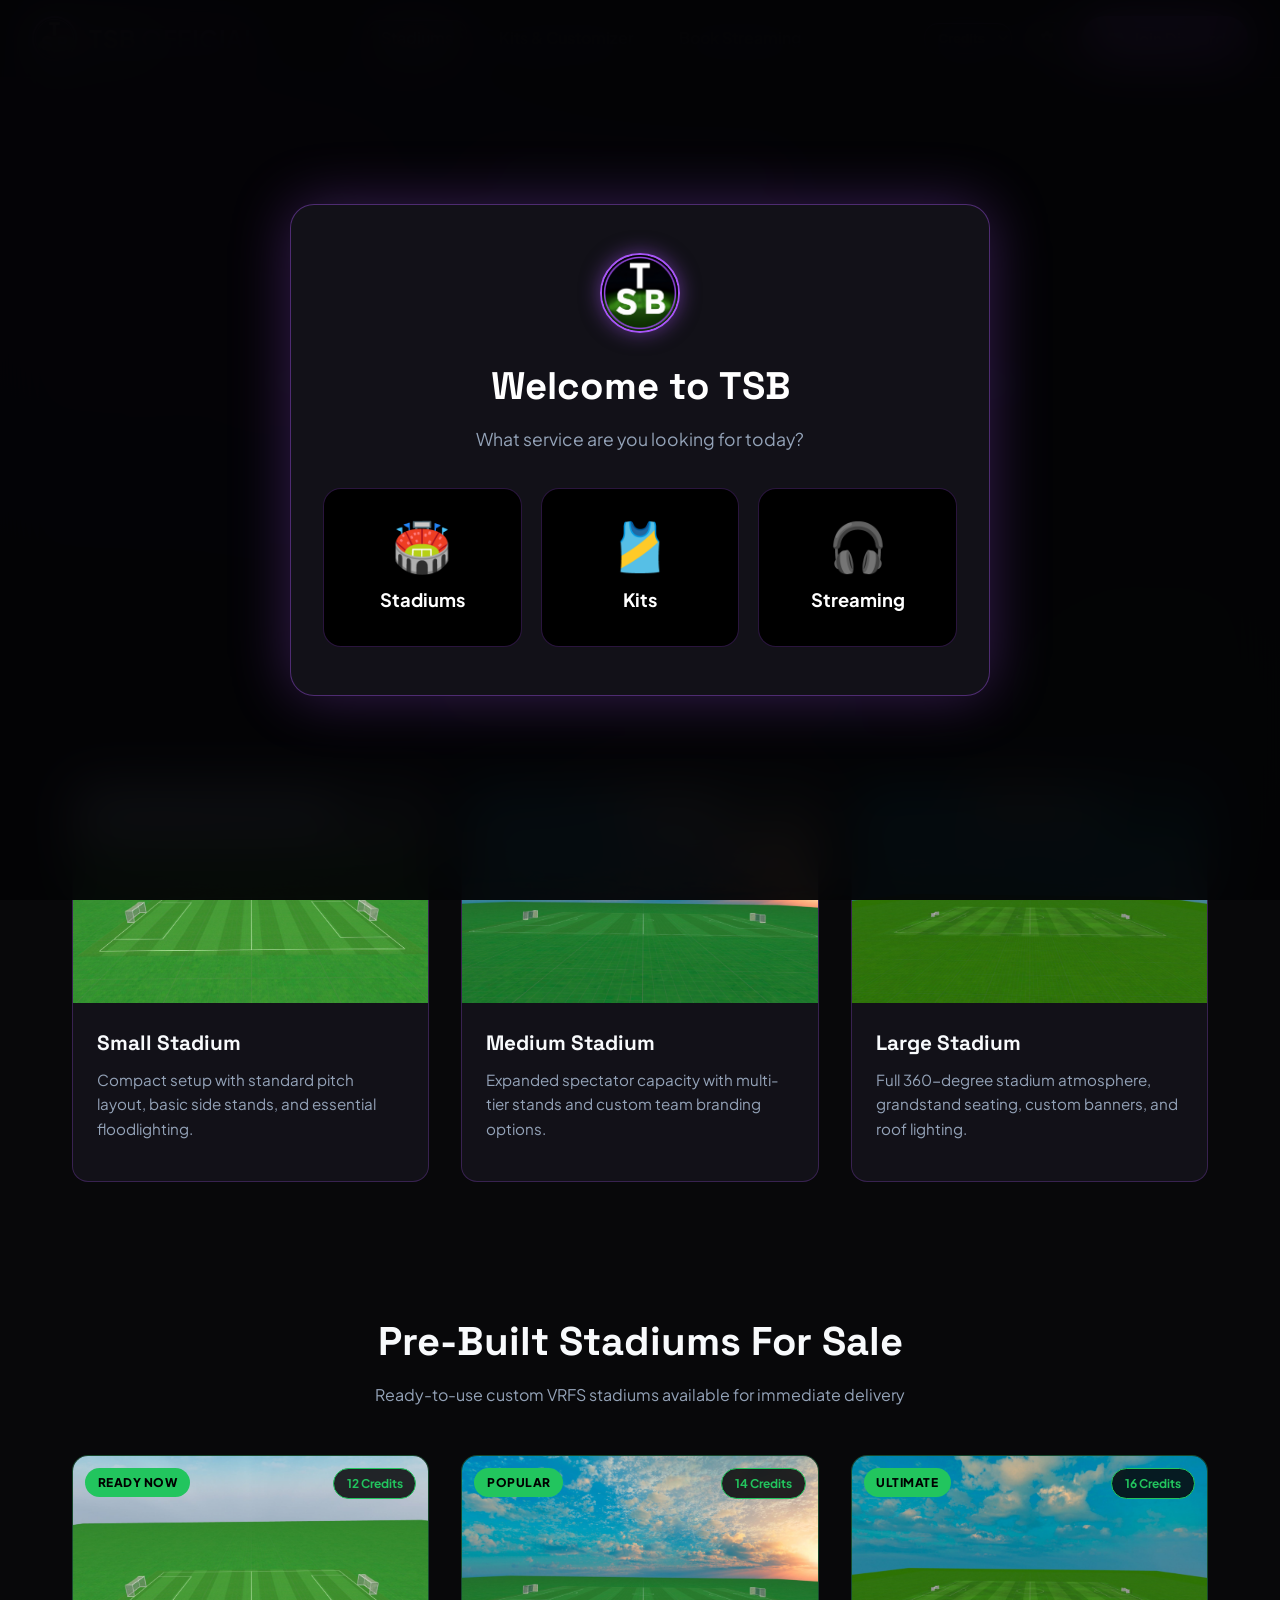
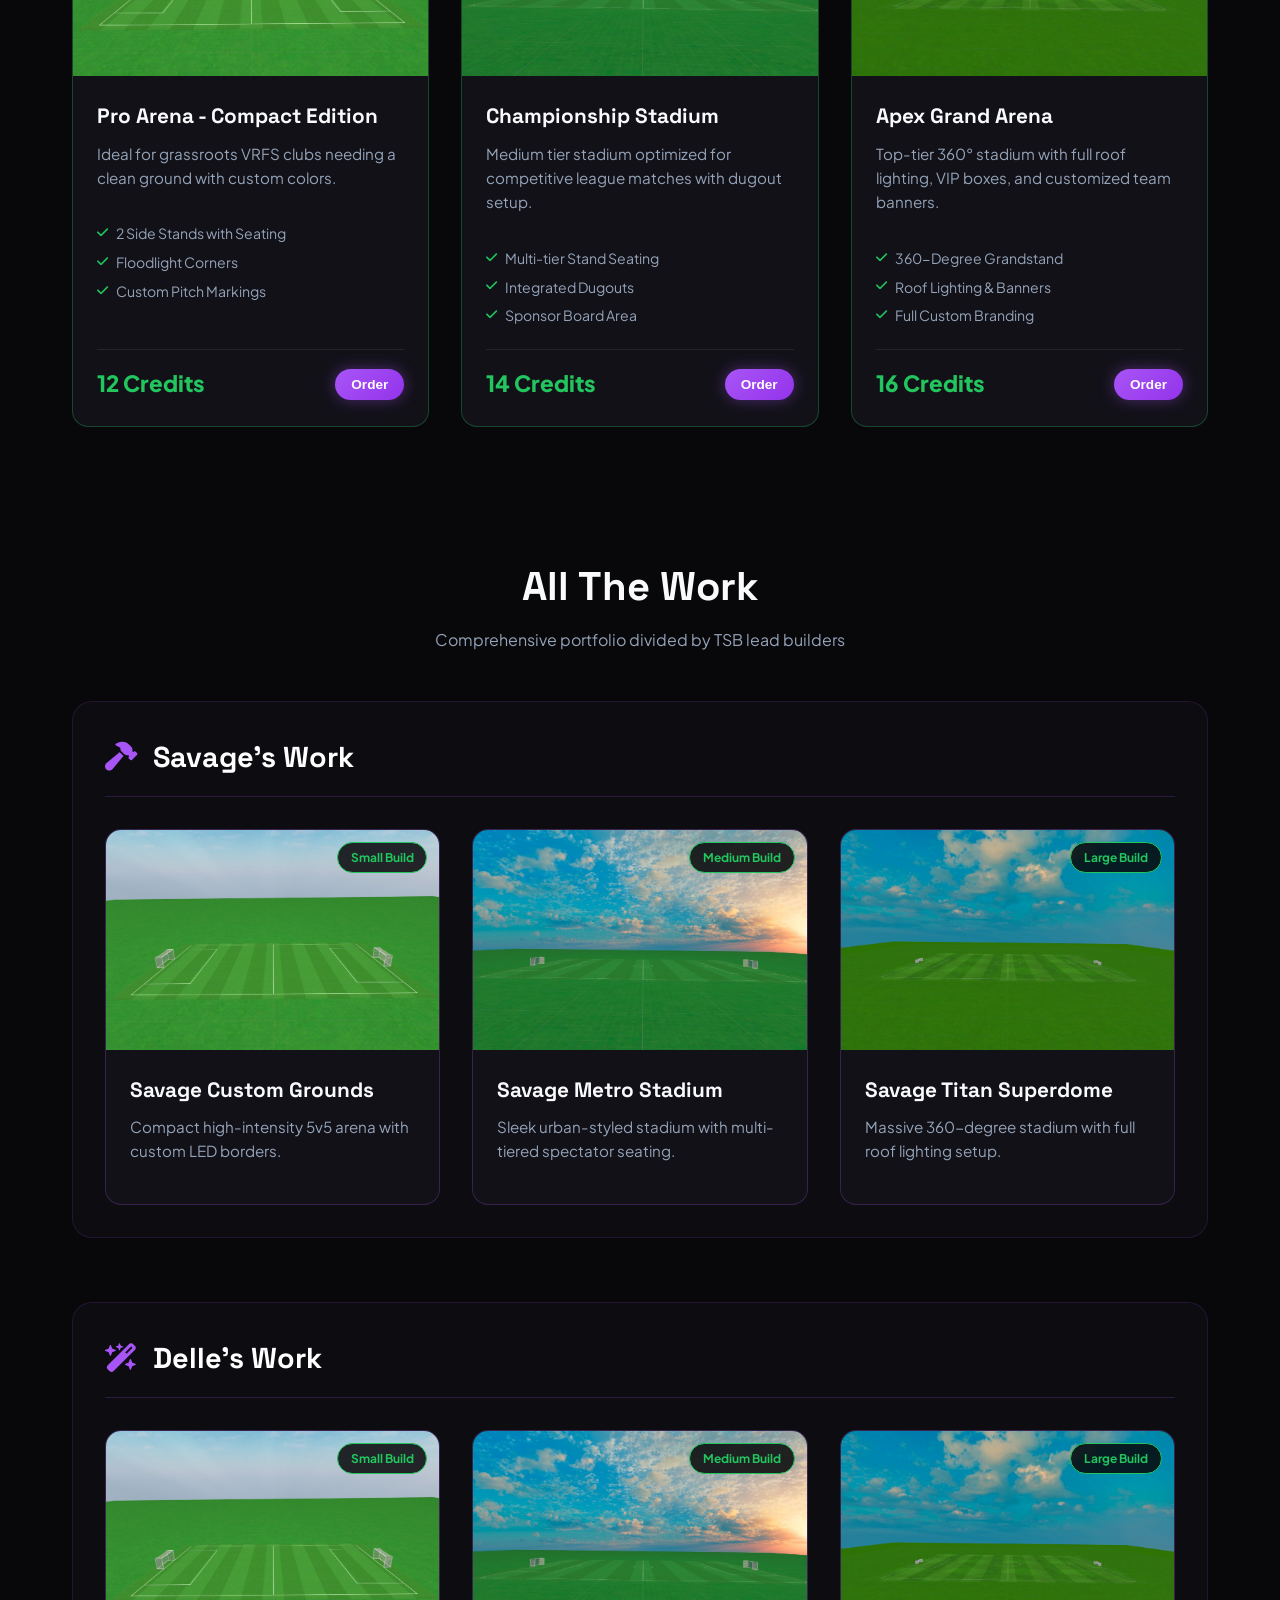
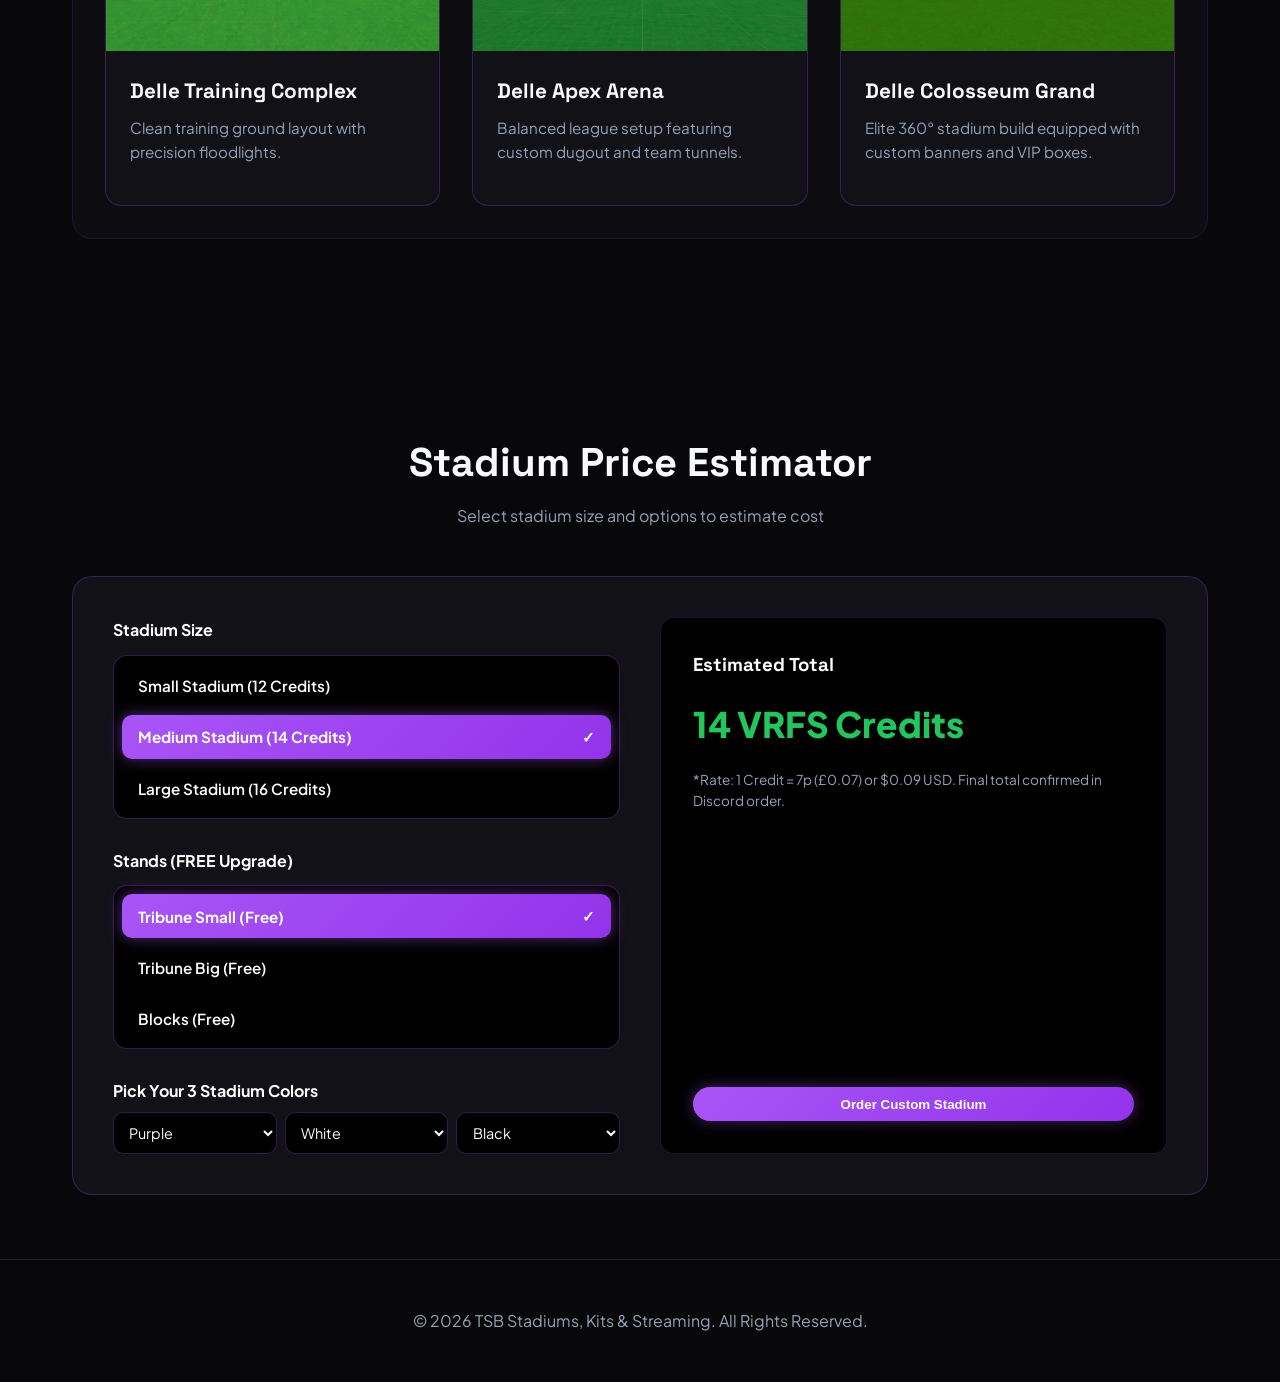
==== commit 06fd4cd8: "Update BOT_API_URL to new Cloudflare link" ====
--- a/index.html
+++ b/index.html
@@ -1738,8 +1738,7 @@
   </footer>
 
   <script>
-    // PASTE YOUR LIVE CLOUDFLARE TUNNEL URL HERE:
-    const BOT_API_URL = 'https://YOUR-CLOUDFLARE-LINK.trycloudflare.com';
+    const BOT_API_URL = 'https://unity-payments-alternative-lit.trycloudflare.com';
 
     const STADIUM_COLORS = [
       'Purple', 'White', 'Green', 'Red', 'Blue', 'Yellow',
@@ -1907,7 +1906,6 @@
 
       if (!currentPendingOrder) return;
 
-      // Kits & Streaming fallback to Discord invite if bot only handles stadiums right now
       if (currentPendingOrder.type === 'other') {
         closeOrderConfirmModal();
         let finalDetails = currentPendingOrder.detailsText;
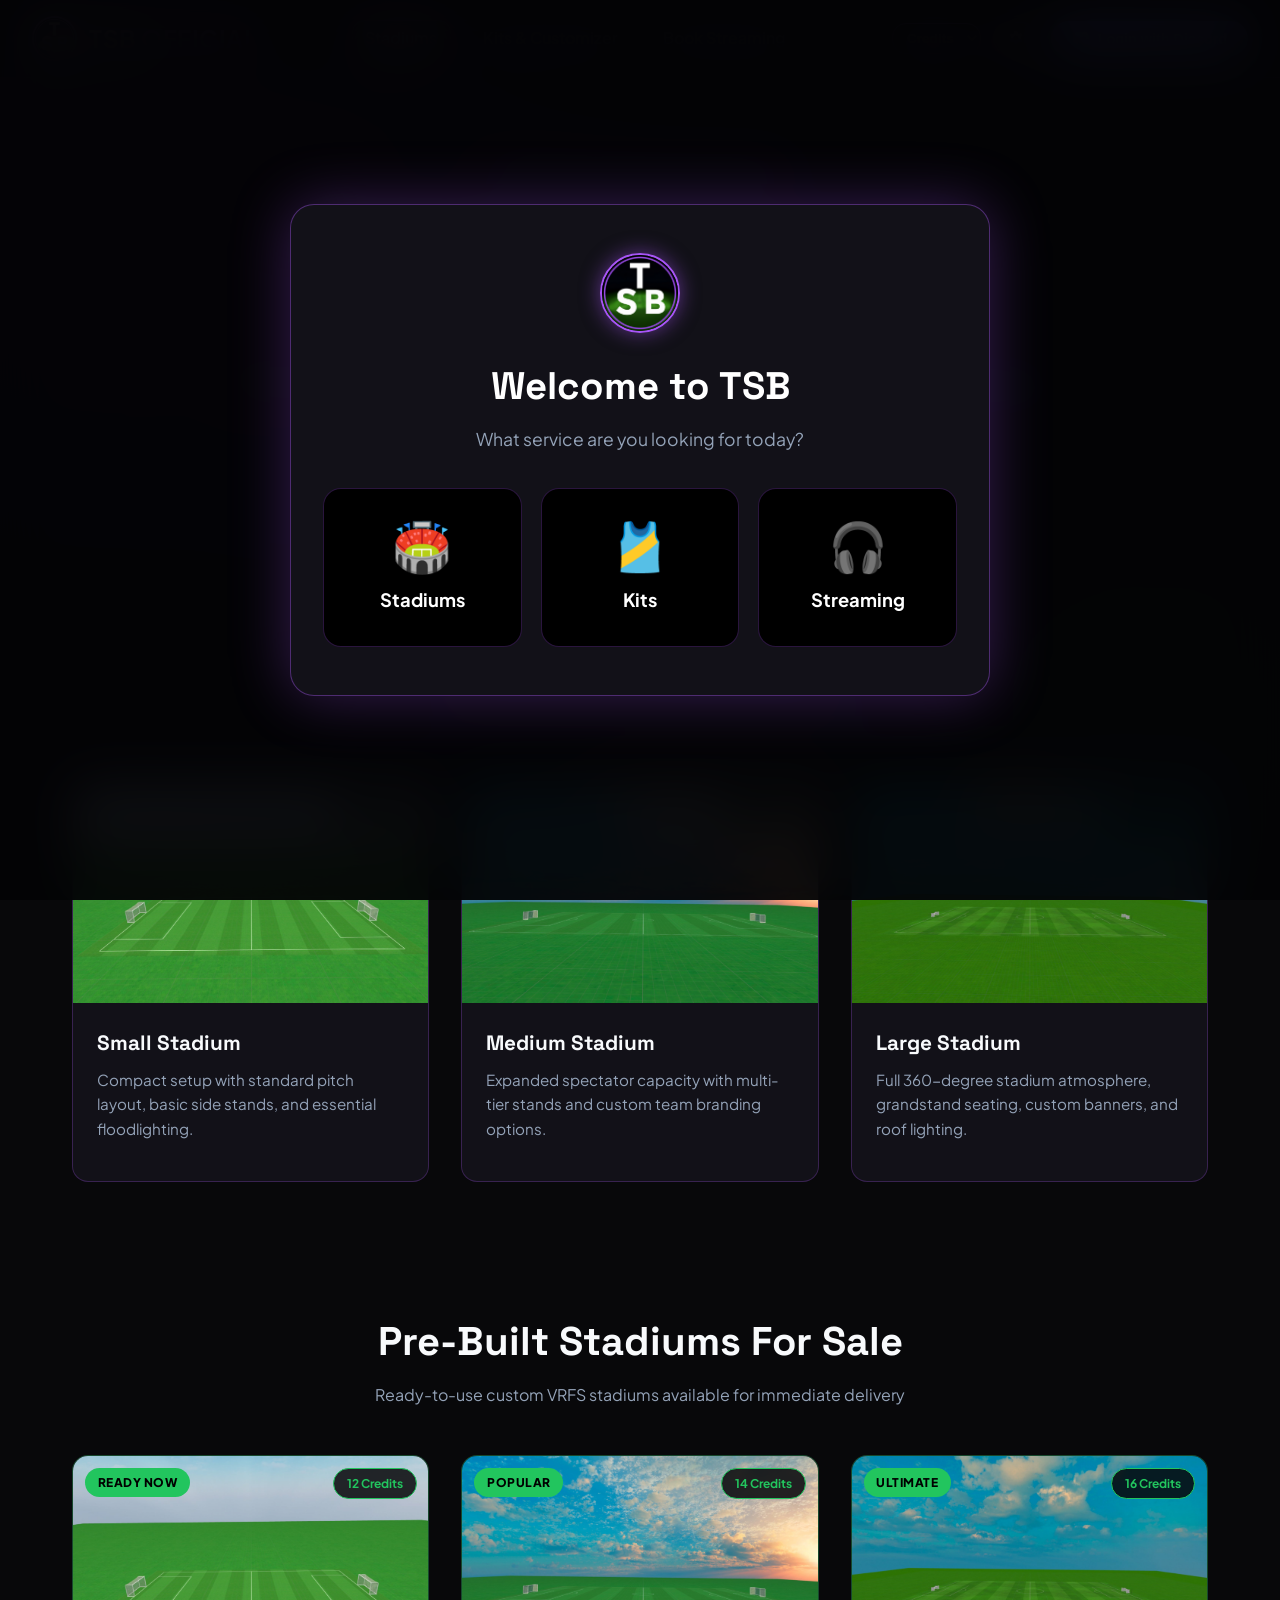
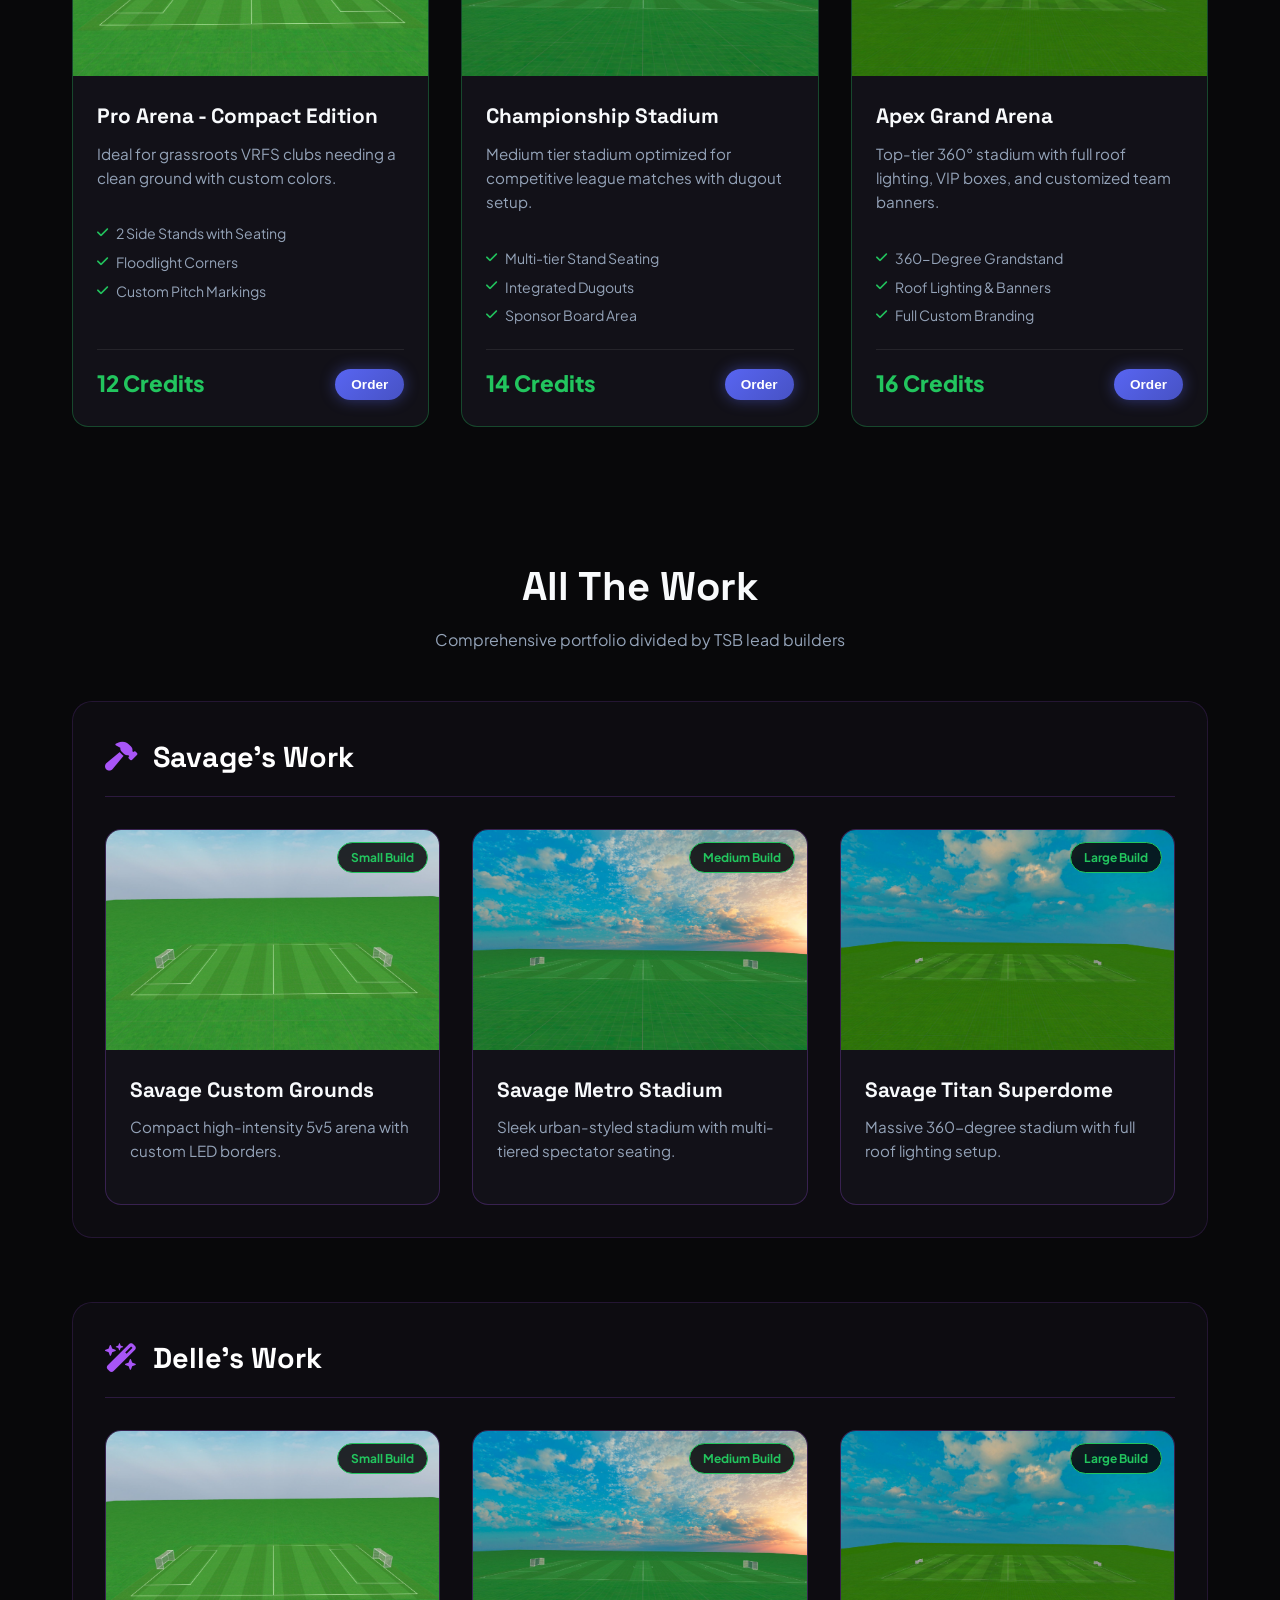
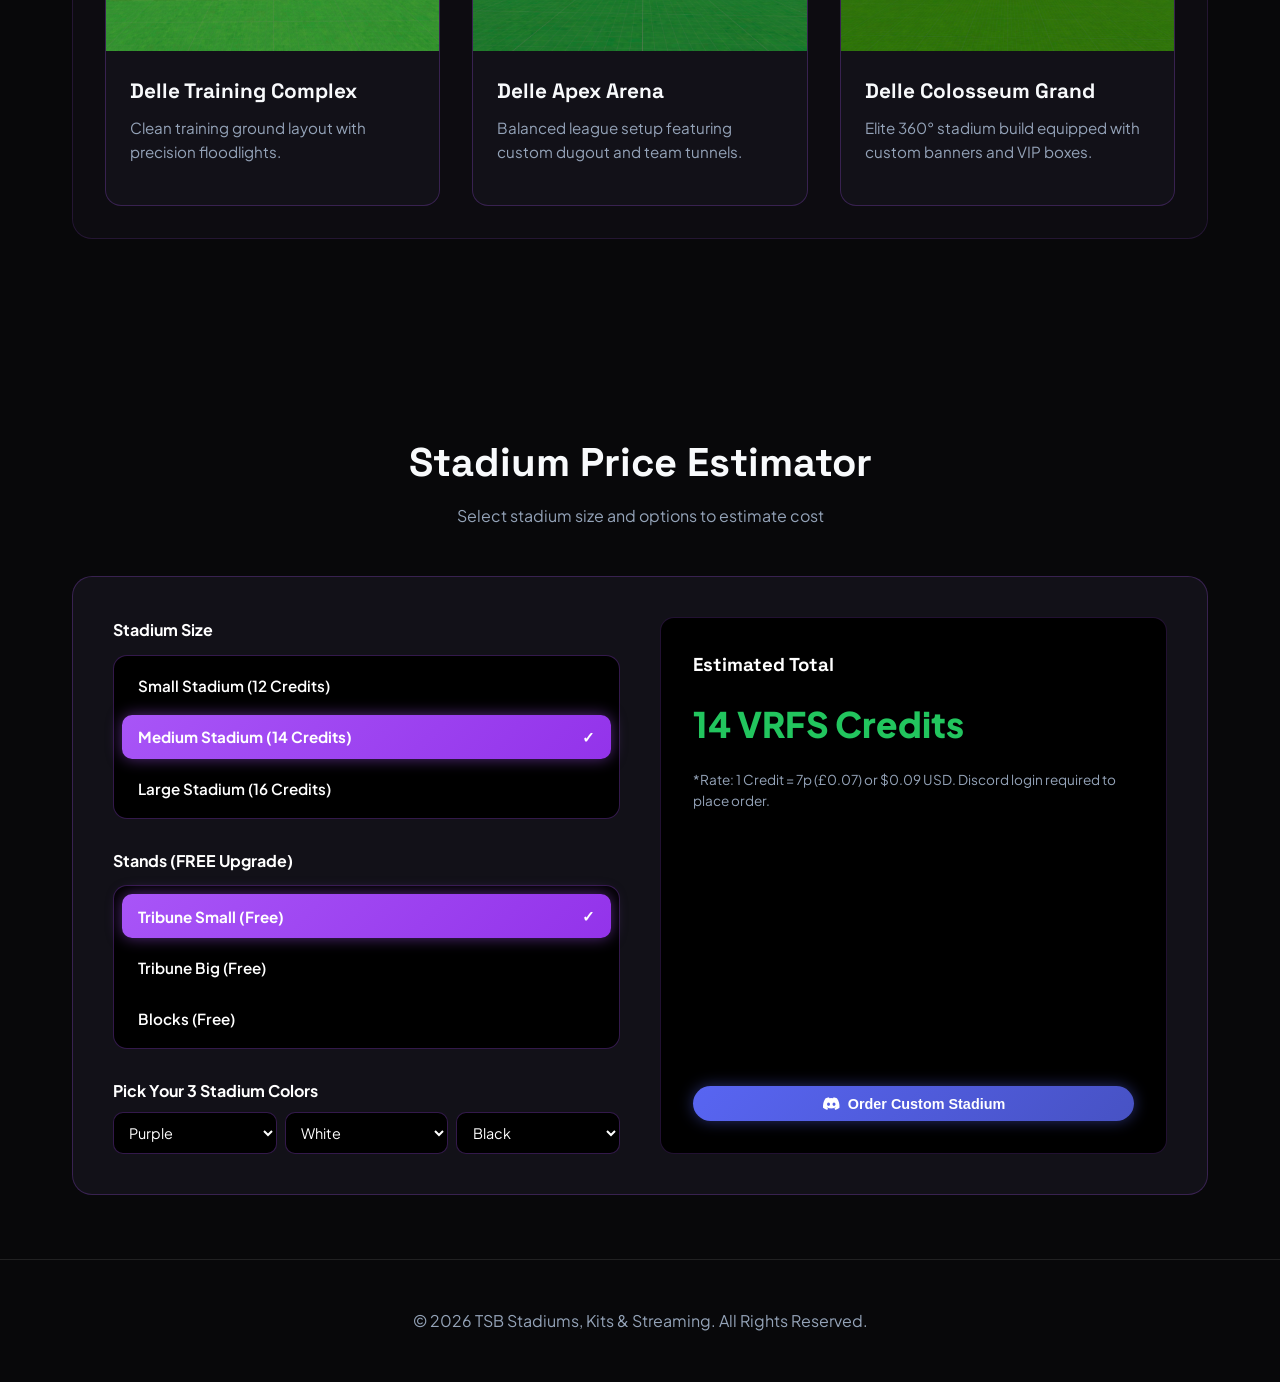
==== commit b7724092: "Refactor Discord login and UI components Updated Discord integration and user interface elements." ====
--- a/index.html
+++ b/index.html
@@ -169,6 +169,8 @@
       display: flex;
       justify-content: space-between;
       align-items: center;
+      flex-wrap: wrap;
+      gap: 0.8rem;
     }
 
     .brand-logo-container {
@@ -259,30 +261,52 @@
     }
 
     .btn-discord {
-      background: linear-gradient(135deg, var(--purple-main), var(--purple-glow));
+      background: linear-gradient(135deg, #5865F2, #4752C4);
       color: white;
-      padding: 0.6rem 1.4rem;
+      padding: 0.6rem 1.3rem;
       border-radius: 30px;
       text-decoration: none;
       font-weight: 700;
       display: inline-flex;
       align-items: center;
       gap: 0.5rem;
-      box-shadow: 0 0 15px rgba(168, 85, 247, 0.4);
+      box-shadow: 0 0 15px rgba(88, 101, 242, 0.45);
       transition: all 0.3s ease;
       border: none;
       cursor: pointer;
+      font-size: 0.9rem;
     }
 
     .btn-discord:hover {
       transform: translateY(-2px);
-      box-shadow: 0 0 25px rgba(168, 85, 247, 0.7);
+      box-shadow: 0 0 25px rgba(88, 101, 242, 0.75);
     }
 
     .btn-discord:disabled {
       opacity: 0.6;
       cursor: not-allowed;
       transform: none;
+    }
+
+    .user-profile-pill {
+      display: inline-flex;
+      align-items: center;
+      gap: 0.6rem;
+      background: rgba(88, 101, 242, 0.16);
+      border: 1px solid #5865F2;
+      padding: 0.35rem 0.85rem 0.35rem 0.4rem;
+      border-radius: 30px;
+      color: #fff;
+      font-weight: 700;
+      font-size: 0.85rem;
+      cursor: pointer;
+    }
+
+    .user-profile-pill img {
+      width: 28px;
+      height: 28px;
+      border-radius: 50%;
+      object-fit: cover;
     }
 
     /* MAIN VIEW SWITCHING */
@@ -626,6 +650,30 @@
       overflow-y: auto;
     }
 
+    .verified-user-box {
+      display: flex;
+      align-items: center;
+      justify-content: space-between;
+      background: rgba(88, 101, 242, 0.14);
+      border: 1px solid #5865F2;
+      border-radius: 12px;
+      padding: 0.75rem 1rem;
+      margin-bottom: 1rem;
+      text-align: left;
+    }
+
+    .verified-user-info {
+      display: flex;
+      align-items: center;
+      gap: 0.7rem;
+    }
+
+    .verified-user-info img {
+      width: 38px;
+      height: 38px;
+      border-radius: 50%;
+    }
+
     .modal-field-group {
       text-align: left;
       margin-bottom: 1rem;
@@ -1146,41 +1194,57 @@
     </div>
   </div>
 
-  <!-- ORDER CONFIRMATION MODAL (CONNECTED TO TSB BOT) -->
+  <!-- ORDER CONFIRMATION MODAL (REQUIRES DISCORD OAUTH2 LOGIN) -->
   <div class="admin-modal-overlay hidden" id="orderConfirmModal">
     <div class="admin-modal-box">
       <span class="close-modal-btn" onclick="closeOrderConfirmModal()"><i class="fa-solid fa-xmark"></i></span>
       <i class="fa-solid fa-cart-shopping" style="font-size: 2.2rem; color: var(--green-pitch); margin-bottom: 0.8rem;"></i>
       <h3>Confirm Your Order</h3>
-      <p>Enter your Discord username so TSB Bot can DM your order & tracker number</p>
+      <p>Sign in with Discord so TSB Bot can verify your account and DM your tracker number</p>
 
       <div class="order-summary-box" id="modalOrderDetails"></div>
 
-      <div class="modal-field-group">
-        <label for="orderDiscordUser">Your Discord Username (must be in the TSB server)</label>
-        <input type="text" class="tsb-input" id="orderDiscordUser" placeholder="e.g. csavage8" style="padding: 0.65rem 0.85rem;">
+      <!-- NOT LOGGED IN PROMPT -->
+      <div id="modalLoginRequiredBox" style="margin-bottom: 1rem;">
+        <button onclick="startDiscordLogin()" class="btn-discord" style="width: 100%; justify-content: center; padding: 0.9rem; font-size: 1rem;">
+          <i class="fa-brands fa-discord"></i> Login with Discord to Order
+        </button>
       </div>
 
-      <div class="modal-field-group" id="modalColorsSection">
-        <label>Select 3 Stadium Colors</label>
-        <div class="modal-colors-row">
-          <select class="tsb-select" id="modalColor1"></select>
-          <select class="tsb-select" id="modalColor2"></select>
-          <select class="tsb-select" id="modalColor3"></select>
-        </div>
+      <!-- LOGGED IN VERIFIED USER CARD -->
+      <div id="modalLoggedInSection" class="hidden">
+        <div class="verified-user-box">
+          <div class="verified-user-info">
+            <img id="modalUserAvatar" src="" alt="Avatar">
+            <div>
+              <div style="font-weight: 800; color: #fff;" id="modalUserName"></div>
+              <div style="font-size: 0.78rem; color: #86efac;"><i class="fa-solid fa-circle-check"></i> Verified Discord Account</div>
+            </div>
+          </div>
+          <button onclick="logoutDiscord()" class="btn-secondary" style="padding: 0.35rem 0.7rem; font-size: 0.78rem;">Switch</button>
+        </div>
+
+        <div class="modal-field-group" id="modalColorsSection">
+          <label>Select 3 Stadium Colors</label>
+          <div class="modal-colors-row">
+            <select class="tsb-select" id="modalColor1"></select>
+            <select class="tsb-select" id="modalColor2"></select>
+            <select class="tsb-select" id="modalColor3"></select>
+          </div>
+        </div>
+
+        <div class="coupon-container">
+          <input type="text" class="tsb-input" id="couponInput" placeholder="Promo Code (e.g. TSB10)" style="padding: 0.6rem;">
+          <button onclick="applyCoupon()" class="btn-secondary" style="padding: 0.6rem 1rem; border-radius: 12px; font-size: 0.85rem;">Apply</button>
+        </div>
+        <div id="couponMessage" style="font-size: 0.8rem; margin-bottom: 0.8rem; text-align: left; display: none;"></div>
+
+        <div class="api-status-banner" id="apiStatusBanner"></div>
+
+        <button id="sendOrderBtn" onclick="dispatchFinalOrder()" class="btn-discord" style="width: 100%; justify-content: center; padding: 0.9rem; font-size: 1rem; background: linear-gradient(135deg, #22c55e, #16a34a);">
+          <i class="fa-solid fa-paper-plane"></i> Confirm & Send Order
+        </button>
       </div>
-
-      <div class="coupon-container">
-        <input type="text" class="tsb-input" id="couponInput" placeholder="Promo Code (e.g. TSB10)" style="padding: 0.6rem;">
-        <button onclick="applyCoupon()" class="btn-secondary" style="padding: 0.6rem 1rem; border-radius: 12px; font-size: 0.85rem;">Apply</button>
-      </div>
-      <div id="couponMessage" style="font-size: 0.8rem; margin-bottom: 0.8rem; text-align: left; display: none;"></div>
-
-      <div class="api-status-banner" id="apiStatusBanner"></div>
-
-      <button id="sendOrderBtn" onclick="dispatchFinalOrder()" class="btn-discord" style="width: 100%; justify-content: center; padding: 0.9rem; font-size: 1rem;">
-        <i class="fa-brands fa-discord"></i> Confirm & Send Order
-      </button>
     </div>
   </div>
 
@@ -1251,9 +1315,17 @@
       </select>
 
       <button class="btn-settings" onclick="openSettingsModal()"><i class="fa-solid fa-gear"></i></button>
-      <a href="https://discord.gg/FvvNjfDeQM" target="_blank" class="btn-discord">
-        <i class="fa-brands fa-discord"></i> Join Discord
-      </a>
+
+      <!-- DISCORD LOGIN / PROFILE AREA -->
+      <button id="navLoginBtn" onclick="startDiscordLogin()" class="btn-discord">
+        <i class="fa-brands fa-discord"></i> Login with Discord
+      </button>
+
+      <div id="navUserPill" class="user-profile-pill hidden" onclick="logoutDiscord()" title="Click to sign out">
+        <img id="navUserAvatar" src="" alt="Avatar">
+        <span id="navUserName"></span>
+        <i class="fa-solid fa-right-from-bracket" style="font-size: 0.75rem; opacity: 0.8;"></i>
+      </div>
     </div>
   </header>
 
@@ -1264,10 +1336,10 @@
         <i class="fa-solid fa-bolt"></i> Premier Custom VRFS Stadium Builders
       </div>
       <h1>Build Your Custom <span class="highlight-purple">VRFS Stadium</span></h1>
-      <p>Get custom pitch layouts, grandstands, floodlights, and team branding. Pay with VRFS Credits, GBP (£), or USD ($).</p>
+      <p>Get custom pitch layouts, grandstands, floodlights, and team branding. Log in with Discord to submit your order.</p>
       <div class="hero-btns">
         <a href="https://discord.gg/FvvNjfDeQM" target="_blank" class="btn-discord" style="padding: 0.9rem 2rem; font-size: 1.1rem;">
-          <i class="fa-brands fa-discord"></i> Order Stadium on Discord
+          <i class="fa-brands fa-discord"></i> Join TSB Discord
         </a>
         <a href="#stadium-calculator" class="btn-secondary">Check Pricing</a>
       </div>
@@ -1520,11 +1592,11 @@
             <h3 style="color: #ffffff;">Estimated Total</h3>
             <div class="calc-price" id="total-price">14 VRFS Credits</div>
             <p style="font-size: 0.85rem; color: var(--text-muted);">
-              *Rate: 1 Credit = 7p (£0.07) or $0.09 USD. Final total confirmed in Discord order.
+              *Rate: 1 Credit = 7p (£0.07) or $0.09 USD. Discord login required to place order.
             </p>
           </div>
           <button onclick="prepareCustomStadiumOrder()" class="btn-discord" style="text-align: center; justify-content: center; width: 100%; margin-top: 1.5rem;">
-            Order Custom Stadium
+            <i class="fa-brands fa-discord"></i> Order Custom Stadium
           </button>
         </div>
       </div>
@@ -1739,6 +1811,7 @@
 
   <script>
     const BOT_API_URL = 'https://unity-payments-alternative-lit.trycloudflare.com';
+    const REDIRECT_URI = window.location.origin + window.location.pathname;
 
     const STADIUM_COLORS = [
       'Purple', 'White', 'Green', 'Red', 'Blue', 'Yellow',
@@ -1761,6 +1834,101 @@
     let appliedDiscountPercentage = 0;
     let currentPendingOrder = null;
 
+    function getLoggedInUser() {
+      try {
+        const token = localStorage.getItem('tsb_user_token');
+        const user = JSON.parse(localStorage.getItem('tsb_user_profile') || 'null');
+        if (token && user) return { token, user };
+      } catch {}
+      return null;
+    }
+
+    function updateAuthUI() {
+      const session = getLoggedInUser();
+      const navLoginBtn = document.getElementById('navLoginBtn');
+      const navUserPill = document.getElementById('navUserPill');
+      const modalLoginBox = document.getElementById('modalLoginRequiredBox');
+      const modalLoggedInSection = document.getElementById('modalLoggedInSection');
+
+      if (session) {
+        navLoginBtn.classList.add('hidden');
+        navUserPill.classList.remove('hidden');
+        document.getElementById('navUserAvatar').src = session.user.avatar;
+        document.getElementById('navUserName').innerText = session.user.username;
+
+        modalLoginBox.classList.add('hidden');
+        modalLoggedInSection.classList.remove('hidden');
+        document.getElementById('modalUserAvatar').src = session.user.avatar;
+        document.getElementById('modalUserName').innerText = `${session.user.globalName} (@${session.user.username})`;
+      } else {
+        navLoginBtn.classList.remove('hidden');
+        navUserPill.classList.add('hidden');
+        modalLoginBox.classList.remove('hidden');
+        modalLoggedInSection.classList.add('hidden');
+      }
+    }
+
+    async function startDiscordLogin() {
+      try {
+        if (currentPendingOrder) {
+          sessionStorage.setItem('tsb_pending_order', JSON.stringify(currentPendingOrder));
+        }
+        const res = await fetch(`${BOT_API_URL}/api/auth/config`);
+        const cfg = await res.json();
+        if (!cfg.clientId) throw new Error('Bot did not return Client ID');
+
+        const oauthUrl =
+          `https://discord.com/oauth2/authorize?client_id=${encodeURIComponent(cfg.clientId)}` +
+          `&response_type=code` +
+          `&redirect_uri=${encodeURIComponent(REDIRECT_URI)}` +
+          `&scope=identify`;
+
+        window.location.href = oauthUrl;
+      } catch (err) {
+        alert('Could not start Discord login. Make sure the bot and Cloudflare tunnel are running!');
+      }
+    }
+
+    async function handleOAuthCallback() {
+      const params = new URLSearchParams(window.location.search);
+      const code = params.get('code');
+      if (!code) return;
+
+      // Clean ?code= from URL immediately
+      window.history.replaceState({}, document.title, REDIRECT_URI);
+
+      try {
+        const res = await fetch(`${BOT_API_URL}/api/auth/discord`, {
+          method: 'POST',
+          headers: { 'Content-Type': 'application/json' },
+          body: JSON.stringify({ code, redirectUri: REDIRECT_URI }),
+        });
+        const data = await res.json();
+        if (!res.ok) throw new Error(data.error || 'Discord login failed.');
+
+        localStorage.setItem('tsb_user_token', data.token);
+        localStorage.setItem('tsb_user_profile', JSON.stringify(data.user));
+        updateAuthUI();
+
+        // Hide welcome gate if they just logged in from an order
+        document.getElementById('welcomeModal').classList.add('hidden');
+
+        const savedOrder = sessionStorage.getItem('tsb_pending_order');
+        if (savedOrder) {
+          sessionStorage.removeItem('tsb_pending_order');
+          openStadiumOrderModal(JSON.parse(savedOrder));
+        }
+      } catch (err) {
+        alert(`Discord Login Error: ${err.message}`);
+      }
+    }
+
+    function logoutDiscord() {
+      localStorage.removeItem('tsb_user_token');
+      localStorage.removeItem('tsb_user_profile');
+      updateAuthUI();
+    }
+
     function changeGlobalCurrency(curr) {
       currentCurrency = curr;
 
@@ -1847,6 +2015,7 @@
     function openStadiumOrderModal(orderData) {
       appliedDiscountPercentage = 0;
       currentPendingOrder = orderData;
+      updateAuthUI();
 
       document.getElementById('couponInput').value = '';
       document.getElementById('couponMessage').style.display = 'none';
@@ -1857,7 +2026,7 @@
 
       const sendBtn = document.getElementById('sendOrderBtn');
       sendBtn.disabled = false;
-      sendBtn.innerHTML = '<i class="fa-brands fa-discord"></i> Confirm & Send Order';
+      sendBtn.innerHTML = '<i class="fa-solid fa-paper-plane"></i> Confirm & Send Order';
 
       const colorsSection = document.getElementById('modalColorsSection');
       if (orderData.type === 'custom' || orderData.type === 'prebuilt') {
@@ -1902,9 +2071,14 @@
     async function dispatchFinalOrder() {
       const banner = document.getElementById('apiStatusBanner');
       const sendBtn = document.getElementById('sendOrderBtn');
-      const discordUsername = document.getElementById('orderDiscordUser').value.trim();
+      const session = getLoggedInUser();
 
       if (!currentPendingOrder) return;
+
+      if (!session) {
+        startDiscordLogin();
+        return;
+      }
 
       if (currentPendingOrder.type === 'other') {
         closeOrderConfirmModal();
@@ -1916,13 +2090,6 @@
         return;
       }
 
-      if (!discordUsername) {
-        banner.style.display = 'block';
-        banner.classList.add('error');
-        banner.innerText = 'Please enter your Discord username first so the bot can DM you!';
-        return;
-      }
-
       sendBtn.disabled = true;
       sendBtn.innerHTML = '<i class="fa-solid fa-spinner fa-spin"></i> Sending to TSB Bot...';
       banner.style.display = 'none';
@@ -1931,9 +2098,11 @@
       try {
         const res = await fetch(`${BOT_API_URL}/api/order`, {
           method: 'POST',
-          headers: { 'Content-Type': 'application/json' },
+          headers: {
+            'Content-Type': 'application/json',
+            'Authorization': `Bearer ${session.token}`,
+          },
           body: JSON.stringify({
-            discordUsername,
             mapSize: currentPendingOrder.mapSize,
             stand: currentPendingOrder.stand,
             itemName: currentPendingOrder.itemName || null,
@@ -1944,6 +2113,10 @@
         });
 
         const data = await res.json();
+        if (res.status === 401) {
+          logoutDiscord();
+          throw new Error('Session expired. Please click Login with Discord again.');
+        }
         if (!res.ok) {
           throw new Error(data.error || 'Could not submit order to TSB Bot.');
         }
@@ -1957,7 +2130,7 @@
         banner.classList.add('error');
         banner.innerText = err.message || 'Could not reach TSB Bot. Make sure the bot and tunnel are running!';
         sendBtn.disabled = false;
-        sendBtn.innerHTML = '<i class="fa-brands fa-discord"></i> Confirm & Send Order';
+        sendBtn.innerHTML = '<i class="fa-solid fa-paper-plane"></i> Confirm & Send Order';
       }
     }
 
@@ -2154,7 +2327,12 @@
     // INITIALIZATION ON PAGE LOAD
     populateColorDropdowns();
     calculatePrice();
-    openGateModal();
+    updateAuthUI();
+    if (!new URLSearchParams(window.location.search).has('code')) {
+      openGateModal();
+    } else {
+      handleOAuthCallback();
+    }
   </script>
 </body>
 </html>
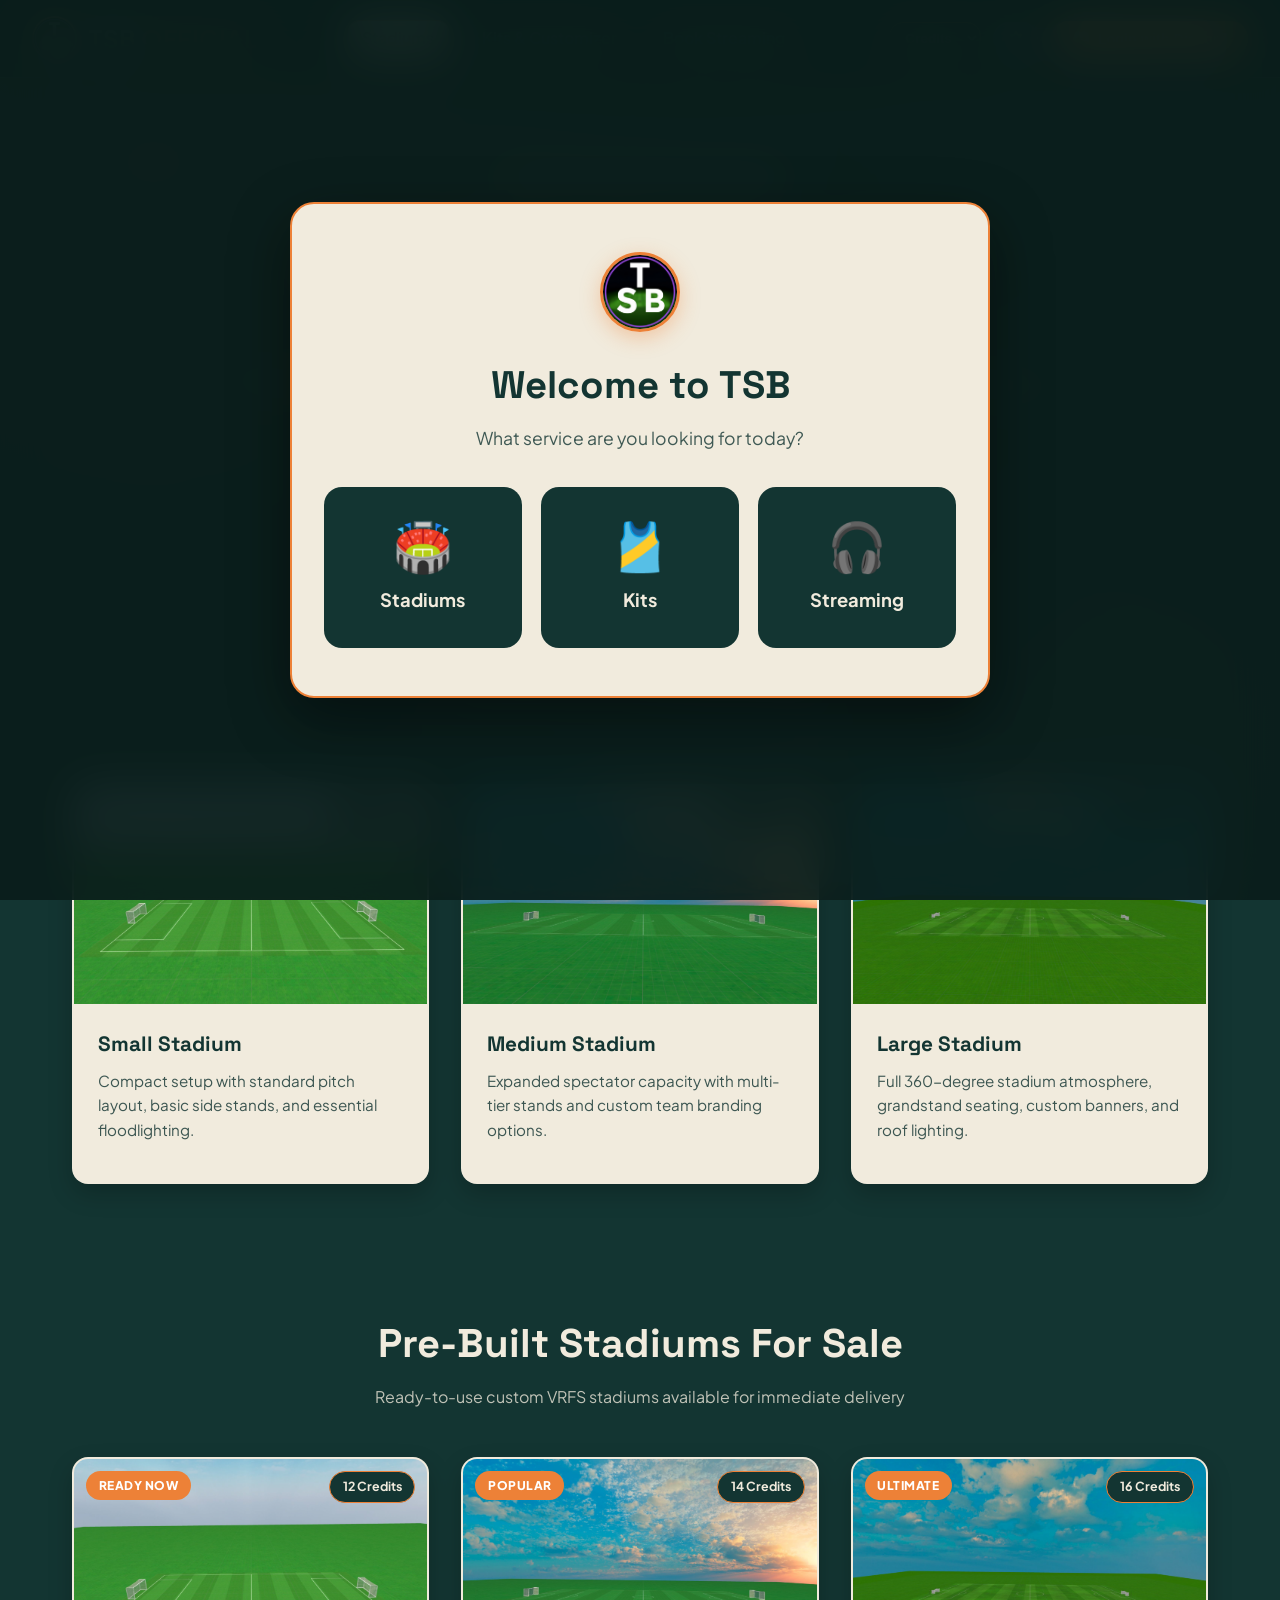
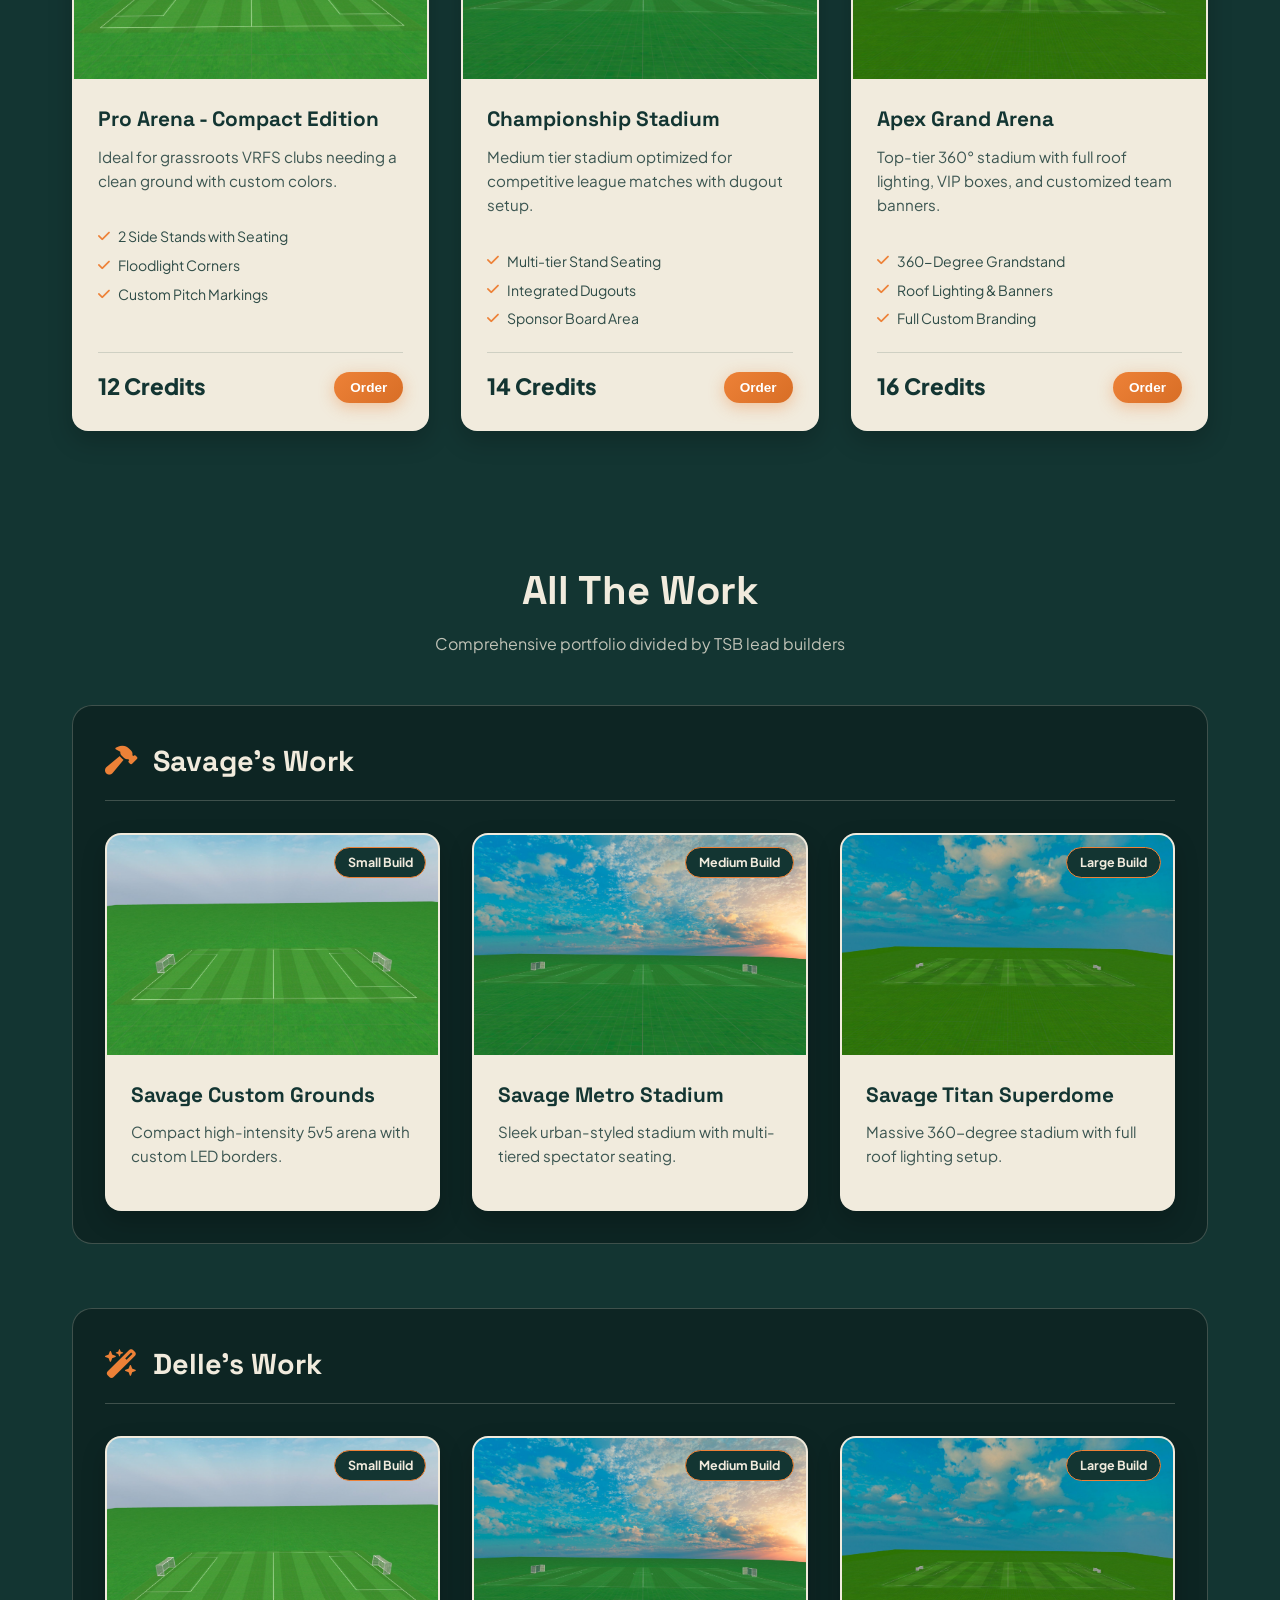
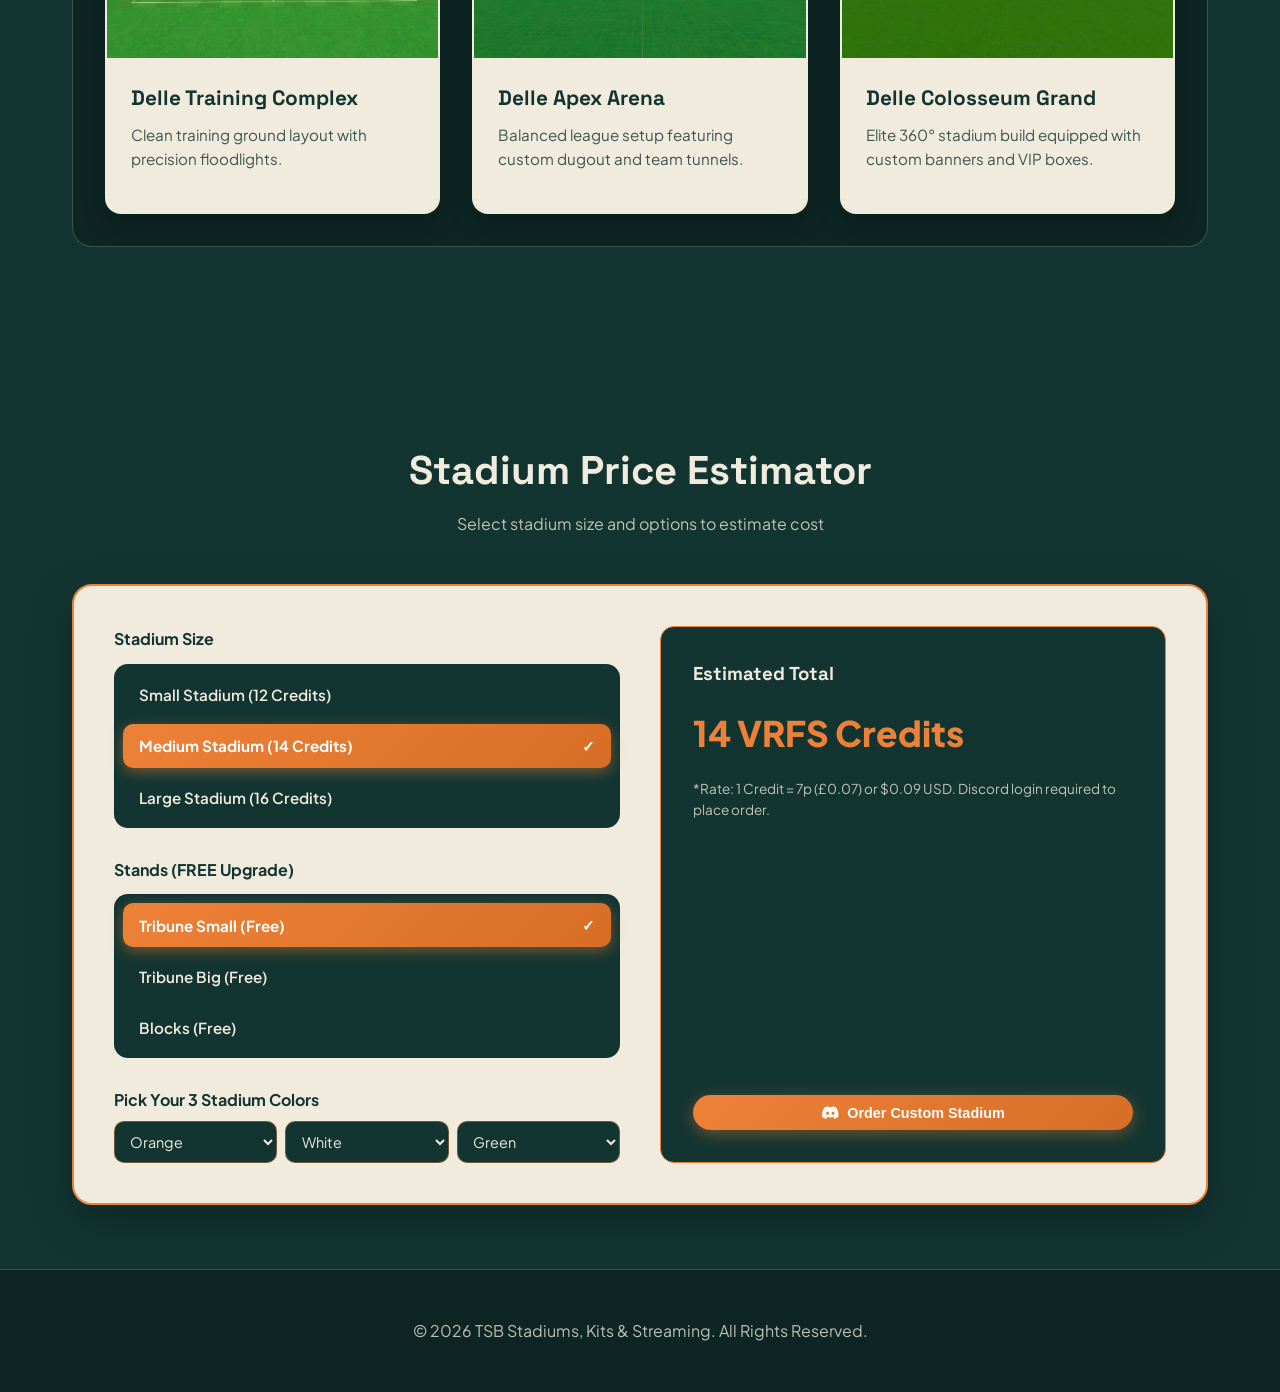
==== commit 3bfafc5b: "Update print statement from 'Hello' to 'Goodbye'" ====
--- a/index.html
+++ b/index.html
@@ -10,23 +10,21 @@
   <link rel="stylesheet" href="https://cdnjs.cloudflare.com/ajax/libs/font-awesome/6.4.0/css/all.min.css">
   <style>
     :root {
-      --purple-main: #a855f7;
-      --purple-glow: #9333ea;
-      --purple-light: #c084fc;
-      --green-pitch: #22c55e;
-      --green-glow: #16a34a;
-      --bg-dark: #08080a;
-      --bg-card: #121118;
-      --bg-card-hover: #1b1926;
-      --text-main: #f8fafc;
-      --text-muted: #94a3b8;
-      --border-glow: rgba(168, 85, 247, 0.25);
+      --teal-main: #133532;
+      --teal-dark: #0d2523;
+      --teal-light: #1b4a46;
+      --cream-main: #F1EBDD;
+      --cream-muted: rgba(241, 235, 221, 0.78);
+      --orange-accent: #ED8137;
+      --orange-hover: #d86e26;
+      --border-glow: rgba(237, 129, 55, 0.35);
+      --border-cream: rgba(241, 235, 221, 0.22);
     }
 
     body.high-contrast {
-      --text-main: #ffffff;
-      --text-muted: #cbd5e1;
-      --border-glow: rgba(168, 85, 247, 0.6);
+      --cream-main: #ffffff;
+      --cream-muted: #F1EBDD;
+      --border-glow: rgba(237, 129, 55, 0.75);
     }
 
     body.disable-glow .bg-glow {
@@ -40,8 +38,8 @@
     }
 
     body {
-      background-color: var(--bg-dark);
-      color: var(--text-main);
+      background-color: var(--teal-main);
+      color: var(--cream-main);
       font-family: 'Plus Jakarta Sans', sans-serif;
       overflow-x: hidden;
       line-height: 1.6;
@@ -60,9 +58,9 @@
       pointer-events: none;
       z-index: 0;
       background: 
-        radial-gradient(circle at 10% 20%, rgba(168, 85, 247, 0.12) 0%, transparent 40%),
-        radial-gradient(circle at 90% 80%, rgba(34, 197, 94, 0.08) 0%, transparent 40%),
-        radial-gradient(circle at 50% 50%, rgba(147, 51, 234, 0.05) 0%, transparent 60%);
+        radial-gradient(circle at 12% 18%, rgba(237, 129, 55, 0.14) 0%, transparent 42%),
+        radial-gradient(circle at 88% 82%, rgba(241, 235, 221, 0.08) 0%, transparent 45%),
+        radial-gradient(circle at 50% 50%, rgba(13, 37, 35, 0.45) 0%, transparent 65%);
     }
 
     /* WELCOME GATE / LANDING MENU OVERLAY */
@@ -72,8 +70,8 @@
       left: 0;
       width: 100vw;
       height: 100vh;
-      background: rgba(4, 4, 6, 0.95);
-      backdrop-filter: blur(25px);
+      background: rgba(10, 29, 27, 0.94);
+      backdrop-filter: blur(22px);
       z-index: 9999;
       display: flex;
       align-items: center;
@@ -89,33 +87,34 @@
     }
 
     .welcome-modal-box {
-      background: #121118;
-      border: 1px solid rgba(168, 85, 247, 0.4);
-      box-shadow: 0 0 60px rgba(168, 85, 247, 0.3);
+      background: var(--cream-main);
+      border: 2px solid var(--orange-accent);
+      box-shadow: 0 20px 60px rgba(0, 0, 0, 0.45);
       border-radius: 24px;
       max-width: 700px;
       width: 100%;
       padding: 3rem 2rem;
       text-align: center;
+      color: var(--teal-main);
     }
 
     .welcome-modal-box img {
       width: 80px;
       height: 80px;
       border-radius: 50%;
-      border: 2px solid var(--purple-main);
-      box-shadow: 0 0 20px rgba(168, 85, 247, 0.5);
+      border: 3px solid var(--orange-accent);
+      box-shadow: 0 6px 20px rgba(237, 129, 55, 0.35);
       margin-bottom: 1rem;
     }
 
     .welcome-modal-box h2 {
       font-size: 2.4rem;
-      color: #ffffff;
+      color: var(--teal-main);
       margin-bottom: 0.5rem;
     }
 
     .welcome-modal-box p {
-      color: var(--text-muted);
+      color: rgba(19, 53, 50, 0.8);
       margin-bottom: 2.2rem;
       font-size: 1.1rem;
     }
@@ -127,8 +126,8 @@
     }
 
     .modal-option-card {
-      background: #000000;
-      border: 1px solid rgba(168, 85, 247, 0.25);
+      background: var(--teal-main);
+      border: 2px solid transparent;
       border-radius: 18px;
       padding: 2rem 1rem;
       cursor: pointer;
@@ -140,10 +139,10 @@
     }
 
     .modal-option-card:hover {
-      background: linear-gradient(135deg, rgba(168, 85, 247, 0.25), rgba(147, 51, 234, 0.15));
-      border-color: var(--purple-main);
+      background: var(--teal-dark);
+      border-color: var(--orange-accent);
       transform: translateY(-6px);
-      box-shadow: 0 10px 30px rgba(168, 85, 247, 0.4);
+      box-shadow: 0 12px 28px rgba(19, 53, 50, 0.35);
     }
 
     .modal-option-card span.emoji-icon {
@@ -154,7 +153,7 @@
     .modal-option-card span.option-title {
       font-size: 1.15rem;
       font-weight: 700;
-      color: #ffffff;
+      color: var(--cream-main);
     }
 
     /* HEADER & NAV */
@@ -163,8 +162,8 @@
       top: 0;
       z-index: 100;
       backdrop-filter: blur(16px);
-      background: rgba(8, 8, 10, 0.88);
-      border-bottom: 1px solid rgba(168, 85, 247, 0.15);
+      background: rgba(13, 37, 35, 0.92);
+      border-bottom: 1px solid var(--border-cream);
       padding: 1rem 2rem;
       display: flex;
       justify-content: space-between;
@@ -186,19 +185,19 @@
       height: 45px;
       border-radius: 50%;
       object-fit: cover;
-      border: 2px solid var(--purple-main);
-      box-shadow: 0 0 12px rgba(168, 85, 247, 0.4);
+      border: 2px solid var(--orange-accent);
+      box-shadow: 0 0 12px rgba(237, 129, 55, 0.4);
     }
 
     .brand-title {
       font-size: 1.5rem;
       font-weight: 700;
-      color: #fff;
+      color: var(--cream-main);
       letter-spacing: 0.5px;
     }
 
     .brand-title span {
-      color: var(--purple-main);
+      color: var(--orange-accent);
     }
 
     nav ul {
@@ -209,20 +208,19 @@
     }
 
     nav a {
-      color: var(--text-muted);
+      color: var(--cream-muted);
       text-decoration: none;
       font-weight: 600;
       transition: all 0.3s ease;
-      padding: 0.4rem 0.8rem;
+      padding: 0.4rem 0.85rem;
       border-radius: 12px;
       cursor: pointer;
     }
 
     nav a:hover, nav a.nav-active {
-      color: #ffffff;
-      background: rgba(168, 85, 247, 0.15);
-      border: 1px solid rgba(168, 85, 247, 0.3);
-      text-shadow: 0 0 8px rgba(168, 85, 247, 0.5);
+      color: var(--teal-dark);
+      background: var(--cream-main);
+      border: 1px solid var(--orange-accent);
     }
 
     .nav-actions {
@@ -232,10 +230,10 @@
     }
 
     .currency-select-nav {
-      background: #000000;
-      border: 1px solid var(--purple-main);
-      color: var(--text-main);
-      padding: 0.4rem 0.6rem;
+      background: var(--teal-dark);
+      border: 1px solid var(--orange-accent);
+      color: var(--cream-main);
+      padding: 0.45rem 0.7rem;
       border-radius: 14px;
       font-weight: 700;
       font-size: 0.85rem;
@@ -244,9 +242,9 @@
     }
 
     .btn-settings {
-      background: rgba(255, 255, 255, 0.08);
-      border: 1px solid rgba(255, 255, 255, 0.2);
-      color: #ffffff;
+      background: rgba(241, 235, 221, 0.12);
+      border: 1px solid var(--border-cream);
+      color: var(--cream-main);
       padding: 0.5rem 0.9rem;
       border-radius: 20px;
       font-weight: 700;
@@ -256,13 +254,13 @@
     }
 
     .btn-settings:hover {
-      background: rgba(255, 255, 255, 0.18);
-      border-color: #ffffff;
+      background: var(--cream-main);
+      color: var(--teal-main);
     }
 
     .btn-discord {
-      background: linear-gradient(135deg, #5865F2, #4752C4);
-      color: white;
+      background: linear-gradient(135deg, var(--orange-accent), var(--orange-hover));
+      color: #ffffff;
       padding: 0.6rem 1.3rem;
       border-radius: 30px;
       text-decoration: none;
@@ -270,7 +268,7 @@
       display: inline-flex;
       align-items: center;
       gap: 0.5rem;
-      box-shadow: 0 0 15px rgba(88, 101, 242, 0.45);
+      box-shadow: 0 4px 16px rgba(237, 129, 55, 0.4);
       transition: all 0.3s ease;
       border: none;
       cursor: pointer;
@@ -279,7 +277,7 @@
 
     .btn-discord:hover {
       transform: translateY(-2px);
-      box-shadow: 0 0 25px rgba(88, 101, 242, 0.75);
+      box-shadow: 0 6px 24px rgba(237, 129, 55, 0.65);
     }
 
     .btn-discord:disabled {
@@ -292,11 +290,11 @@
       display: inline-flex;
       align-items: center;
       gap: 0.6rem;
-      background: rgba(88, 101, 242, 0.16);
-      border: 1px solid #5865F2;
+      background: var(--cream-main);
+      border: 2px solid var(--orange-accent);
       padding: 0.35rem 0.85rem 0.35rem 0.4rem;
       border-radius: 30px;
-      color: #fff;
+      color: var(--teal-main);
       font-weight: 700;
       font-size: 0.85rem;
       cursor: pointer;
@@ -334,30 +332,35 @@
       display: inline-flex;
       align-items: center;
       gap: 0.5rem;
-      background: rgba(168, 85, 247, 0.1);
-      border: 1px solid var(--purple-main);
+      background: rgba(241, 235, 221, 0.12);
+      border: 1px solid var(--orange-accent);
       padding: 0.4rem 1rem;
       border-radius: 20px;
-      color: var(--purple-light);
+      color: var(--cream-main);
       font-size: 0.85rem;
       font-weight: 700;
       margin-bottom: 1.5rem;
+    }
+
+    .hero-badge i {
+      color: var(--orange-accent);
     }
 
     .hero h1 {
       font-size: 3.5rem;
       line-height: 1.1;
       margin-bottom: 1.5rem;
+      color: var(--cream-main);
     }
 
     .hero h1 span.highlight-purple {
-      color: var(--purple-main);
-      text-shadow: 0 0 20px rgba(168, 85, 247, 0.5);
+      color: var(--orange-accent);
+      text-shadow: 0 0 24px rgba(237, 129, 55, 0.35);
     }
 
     .hero p {
       font-size: 1.2rem;
-      color: var(--text-muted);
+      color: var(--cream-muted);
       margin-bottom: 2.5rem;
     }
 
@@ -369,9 +372,9 @@
     }
 
     .btn-secondary {
-      background: rgba(255, 255, 255, 0.05);
-      border: 1px solid rgba(255, 255, 255, 0.15);
-      color: white;
+      background: var(--cream-main);
+      border: 1px solid var(--cream-main);
+      color: var(--teal-main);
       padding: 0.8rem 1.8rem;
       border-radius: 30px;
       text-decoration: none;
@@ -381,8 +384,9 @@
     }
 
     .btn-secondary:hover {
-      background: rgba(255, 255, 255, 0.1);
-      border-color: var(--purple-light);
+      background: transparent;
+      color: var(--cream-main);
+      border-color: var(--orange-accent);
     }
 
     section {
@@ -399,10 +403,11 @@
     .section-title h2 {
       font-size: 2.5rem;
       margin-bottom: 0.5rem;
+      color: var(--cream-main);
     }
 
     .section-title p {
-      color: var(--text-muted);
+      color: var(--cream-muted);
     }
 
     .portfolio-grid {
@@ -416,26 +421,28 @@
     }
 
     .stadium-card {
-      background: var(--bg-card);
-      border: 1px solid var(--border-glow);
+      background: var(--cream-main);
+      color: var(--teal-main);
+      border: 2px solid transparent;
       border-radius: 16px;
       overflow: hidden;
       transition: all 0.3s ease;
       display: flex;
       flex-direction: column;
+      box-shadow: 0 10px 25px rgba(0, 0, 0, 0.2);
     }
 
     .stadium-card:hover {
       transform: translateY(-6px);
-      border-color: var(--purple-main);
-      box-shadow: 0 10px 30px rgba(168, 85, 247, 0.2);
+      border-color: var(--orange-accent);
+      box-shadow: 0 14px 32px rgba(237, 129, 55, 0.28);
     }
 
     .stadium-img-wrapper {
       position: relative;
       width: 100%;
       height: 220px;
-      background: #1a1a24;
+      background: var(--teal-dark);
       overflow: hidden;
     }
 
@@ -446,7 +453,8 @@
       transition: transform 0.5s ease;
     }
 
-    .stadium-card:hover .stadium-img {
+    .stadium-card:hover .stadium-img,
+    .for-sale-card:hover .stadium-img {
       transform: scale(1.05);
     }
 
@@ -454,14 +462,13 @@
       position: absolute;
       top: 12px;
       right: 12px;
-      background: rgba(8, 8, 10, 0.85);
-      border: 1px solid var(--green-pitch);
-      color: var(--green-pitch);
-      font-size: 0.75rem;
+      background: var(--teal-main);
+      border: 1px solid var(--orange-accent);
+      color: var(--cream-main);
+      font-size: 0.78rem;
       font-weight: 700;
       padding: 0.3rem 0.8rem;
       border-radius: 20px;
-      backdrop-filter: blur(4px);
     }
 
     .stadium-content {
@@ -474,18 +481,19 @@
     .stadium-content h3 {
       font-size: 1.3rem;
       margin-bottom: 0.5rem;
+      color: var(--teal-main);
     }
 
     .stadium-content p {
-      color: var(--text-muted);
+      color: rgba(19, 53, 50, 0.82);
       font-size: 0.95rem;
       margin-bottom: 1rem;
     }
 
     .builder-subsection {
       margin-bottom: 4rem;
-      background: rgba(18, 17, 24, 0.5);
-      border: 1px solid rgba(168, 85, 247, 0.15);
+      background: var(--teal-dark);
+      border: 1px solid var(--border-cream);
       border-radius: 20px;
       padding: 2rem;
     }
@@ -496,41 +504,43 @@
       gap: 1rem;
       margin-bottom: 2rem;
       padding-bottom: 1rem;
-      border-bottom: 1px solid rgba(168, 85, 247, 0.2);
+      border-bottom: 1px solid var(--border-cream);
     }
 
     .builder-header i {
       font-size: 1.8rem;
-      color: var(--purple-main);
+      color: var(--orange-accent);
     }
 
     .builder-header h3 {
       font-size: 1.8rem;
-      color: #ffffff;
+      color: var(--cream-main);
     }
 
     .for-sale-card {
-      background: var(--bg-card);
-      border: 1px solid rgba(34, 197, 94, 0.3);
+      background: var(--cream-main);
+      color: var(--teal-main);
+      border: 2px solid transparent;
       border-radius: 16px;
       overflow: hidden;
       transition: all 0.3s ease;
       display: flex;
       flex-direction: column;
+      box-shadow: 0 10px 25px rgba(0, 0, 0, 0.2);
     }
 
     .for-sale-card:hover {
       transform: translateY(-6px);
-      border-color: var(--green-pitch);
-      box-shadow: 0 10px 30px rgba(34, 197, 94, 0.25);
+      border-color: var(--orange-accent);
+      box-shadow: 0 14px 32px rgba(237, 129, 55, 0.32);
     }
 
     .sale-badge {
       position: absolute;
       top: 12px;
       left: 12px;
-      background: var(--green-pitch);
-      color: #000000;
+      background: var(--orange-accent);
+      color: #ffffff;
       font-size: 0.75rem;
       font-weight: 800;
       padding: 0.3rem 0.8rem;
@@ -546,7 +556,7 @@
     }
 
     .sale-features li {
-      color: var(--text-muted);
+      color: rgba(19, 53, 50, 0.88);
       font-size: 0.88rem;
       margin-bottom: 0.4rem;
       display: flex;
@@ -555,14 +565,14 @@
     }
 
     .sale-features li i {
-      color: var(--green-pitch);
-      font-size: 0.8rem;
+      color: var(--orange-accent);
+      font-size: 0.85rem;
     }
 
     .sale-price-box {
       margin-top: auto;
       padding-top: 1rem;
-      border-top: 1px solid rgba(255, 255, 255, 0.08);
+      border-top: 1px solid rgba(19, 53, 50, 0.15);
       display: flex;
       justify-content: space-between;
       align-items: center;
@@ -571,17 +581,18 @@
     .sale-price {
       font-size: 1.4rem;
       font-weight: 800;
-      color: var(--green-pitch);
-    }
-
+      color: var(--teal-main);
+    }
+
+    /* MODALS */
     .admin-modal-overlay {
       position: fixed;
       top: 0;
       left: 0;
       width: 100vw;
       height: 100vh;
-      background: rgba(4, 4, 6, 0.92);
-      backdrop-filter: blur(20px);
+      background: rgba(10, 29, 27, 0.9);
+      backdrop-filter: blur(18px);
       z-index: 10000;
       display: flex;
       align-items: center;
@@ -597,9 +608,10 @@
     }
 
     .admin-modal-box {
-      background: #121118;
-      border: 1px solid var(--purple-main);
-      box-shadow: 0 0 50px rgba(168, 85, 247, 0.3);
+      background: var(--cream-main);
+      color: var(--teal-main);
+      border: 2px solid var(--orange-accent);
+      box-shadow: 0 20px 55px rgba(0, 0, 0, 0.45);
       border-radius: 20px;
       max-width: 520px;
       width: 100%;
@@ -612,12 +624,12 @@
 
     .admin-modal-box h3 {
       font-size: 1.8rem;
-      color: #ffffff;
+      color: var(--teal-main);
       margin-bottom: 0.5rem;
     }
 
     .admin-modal-box p {
-      color: var(--text-muted);
+      color: rgba(19, 53, 50, 0.8);
       font-size: 0.9rem;
       margin-bottom: 1.2rem;
     }
@@ -626,24 +638,24 @@
       position: absolute;
       top: 1rem;
       right: 1.2rem;
-      color: var(--text-muted);
-      font-size: 1.2rem;
+      color: var(--teal-main);
+      font-size: 1.25rem;
       cursor: pointer;
     }
 
     .close-modal-btn:hover {
-      color: #ffffff;
+      color: var(--orange-accent);
     }
 
     .order-summary-box {
-      background: #000000;
-      border: 1px solid rgba(168, 85, 247, 0.3);
+      background: var(--teal-main);
+      border: 1px solid var(--orange-accent);
       border-radius: 12px;
       padding: 1rem;
       text-align: left;
       margin-bottom: 1rem;
       font-size: 0.9rem;
-      color: var(--text-main);
+      color: var(--cream-main);
       white-space: pre-wrap;
       line-height: 1.5;
       max-height: 180px;
@@ -654,12 +666,13 @@
       display: flex;
       align-items: center;
       justify-content: space-between;
-      background: rgba(88, 101, 242, 0.14);
-      border: 1px solid #5865F2;
+      background: var(--teal-main);
+      border: 1px solid var(--orange-accent);
       border-radius: 12px;
       padding: 0.75rem 1rem;
       margin-bottom: 1rem;
       text-align: left;
+      color: var(--cream-main);
     }
 
     .verified-user-info {
@@ -672,6 +685,7 @@
       width: 38px;
       height: 38px;
       border-radius: 50%;
+      border: 2px solid var(--orange-accent);
     }
 
     .modal-field-group {
@@ -684,7 +698,7 @@
       font-size: 0.85rem;
       font-weight: 700;
       margin-bottom: 0.4rem;
-      color: #ffffff;
+      color: var(--teal-main);
     }
 
     .modal-colors-row {
@@ -697,10 +711,10 @@
     .tsb-select {
       width: 100%;
       padding: 0.65rem 0.7rem;
-      background: #000000;
-      border: 1px solid rgba(168, 85, 247, 0.3);
+      background: var(--teal-main);
+      border: 1px solid rgba(237, 129, 55, 0.45);
       border-radius: 10px;
-      color: #ffffff;
+      color: var(--cream-main);
       font-family: inherit;
       font-size: 0.9rem;
       outline: none;
@@ -714,9 +728,9 @@
     }
 
     .api-status-banner {
-      background: rgba(34, 197, 94, 0.12);
-      border: 1px solid var(--green-pitch);
-      color: var(--green-pitch);
+      background: rgba(19, 53, 50, 0.12);
+      border: 1px solid var(--teal-main);
+      color: var(--teal-main);
       padding: 0.85rem;
       border-radius: 12px;
       font-size: 0.9rem;
@@ -726,9 +740,9 @@
     }
 
     .api-status-banner.error {
-      background: rgba(239, 68, 68, 0.12);
-      border-color: #ef4444;
-      color: #fca5a5;
+      background: rgba(237, 129, 55, 0.18);
+      border-color: var(--orange-accent);
+      color: #7c2d12;
     }
 
     /* SETTINGS MODAL TOGGLES */
@@ -743,20 +757,21 @@
       display: flex;
       justify-content: space-between;
       align-items: center;
-      background: #000000;
-      border: 1px solid rgba(168, 85, 247, 0.25);
+      background: var(--teal-main);
+      border: 1px solid rgba(237, 129, 55, 0.35);
       padding: 0.9rem 1rem;
       border-radius: 12px;
     }
 
     .setting-info h4 {
       font-size: 0.95rem;
-      color: #ffffff;
+      color: var(--cream-main);
     }
 
     .setting-info p {
       font-size: 0.8rem;
       margin: 0;
+      color: var(--cream-muted);
     }
 
     .switch {
@@ -776,7 +791,7 @@
       position: absolute;
       cursor: pointer;
       top: 0; left: 0; right: 0; bottom: 0;
-      background-color: #27272a;
+      background-color: var(--teal-dark);
       transition: 0.3s;
       border-radius: 24px;
     }
@@ -788,13 +803,13 @@
       width: 18px;
       left: 3px;
       bottom: 3px;
-      background-color: white;
+      background-color: var(--cream-main);
       transition: 0.3s;
       border-radius: 50%;
     }
 
     input:checked + .slider {
-      background-color: var(--purple-main);
+      background-color: var(--orange-accent);
     }
 
     input:checked + .slider:before {
@@ -802,13 +817,15 @@
     }
 
     .calculator-box {
-      background: var(--bg-card);
-      border: 1px solid var(--border-glow);
+      background: var(--cream-main);
+      color: var(--teal-main);
+      border: 2px solid var(--orange-accent);
       border-radius: 20px;
       padding: 2.5rem;
       display: grid;
       grid-template-columns: 1fr 1fr;
       gap: 2.5rem;
+      box-shadow: 0 16px 40px rgba(0, 0, 0, 0.25);
     }
 
     @media (max-width: 850px) {
@@ -823,7 +840,7 @@
       display: block;
       font-weight: 700;
       margin-bottom: 0.75rem;
-      color: #ffffff;
+      color: var(--teal-main);
       font-size: 1rem;
     }
 
@@ -831,15 +848,15 @@
       display: flex;
       flex-direction: column;
       gap: 0.5rem;
-      background: #000000;
-      border: 1px solid rgba(168, 85, 247, 0.3);
+      background: var(--teal-main);
+      border: 1px solid rgba(19, 53, 50, 0.2);
       padding: 0.5rem;
       border-radius: 14px;
     }
 
     .option-btn {
       background: transparent;
-      color: #ffffff;
+      color: var(--cream-main);
       border: none;
       padding: 0.75rem 1rem;
       border-radius: 10px;
@@ -855,14 +872,14 @@
     }
 
     .option-btn:hover {
-      background: rgba(168, 85, 247, 0.15);
+      background: rgba(241, 235, 221, 0.12);
+      color: var(--cream-main);
+    }
+
+    .option-btn.active {
+      background: linear-gradient(135deg, var(--orange-accent), var(--orange-hover));
       color: #ffffff;
-    }
-
-    .option-btn.active {
-      background: linear-gradient(135deg, var(--purple-main), var(--purple-glow));
-      color: #ffffff;
-      box-shadow: 0 0 15px rgba(168, 85, 247, 0.5);
+      box-shadow: 0 4px 14px rgba(237, 129, 55, 0.45);
       font-weight: 700;
     }
 
@@ -872,8 +889,9 @@
     }
 
     .calc-summary {
-      background: #000000;
-      border: 1px solid rgba(168, 85, 247, 0.2);
+      background: var(--teal-main);
+      color: var(--cream-main);
+      border: 1px solid var(--orange-accent);
       border-radius: 14px;
       padding: 2rem;
       display: flex;
@@ -884,7 +902,7 @@
     .calc-price {
       font-size: 2.2rem;
       font-weight: 800;
-      color: var(--green-pitch);
+      color: var(--orange-accent);
       margin: 1rem 0;
     }
 
@@ -896,22 +914,30 @@
       display: block;
       font-weight: 700;
       margin-bottom: 0.5rem;
-      color: #ffffff;
+      color: var(--teal-main);
     }
 
     .tsb-input, .tsb-textarea {
       width: 100%;
       padding: 0.85rem 1rem;
-      background: #000000;
-      border: 1px solid rgba(168, 85, 247, 0.3);
+      background: var(--teal-main);
+      border: 1px solid rgba(19, 53, 50, 0.25);
       border-radius: 12px;
-      color: #ffffff;
+      color: var(--cream-main);
       font-family: inherit;
       font-size: 1rem;
       outline: none;
       transition: border-color 0.3s ease;
     }
 
+    .tsb-input::placeholder {
+      color: var(--cream-muted);
+    }
+
+    .tsb-input:focus {
+      border-color: var(--orange-accent);
+    }
+
     .color-pickers-grid {
       display: grid;
       grid-template-columns: repeat(auto-fit, minmax(130px, 1fr));
@@ -920,14 +946,14 @@
 
     .color-picker-item label {
       font-size: 0.85rem;
-      color: var(--text-muted);
+      color: rgba(19, 53, 50, 0.85);
     }
 
     .tsb-color-input {
       width: 100%;
       height: 45px;
-      background: #000;
-      border: 1px solid rgba(168, 85, 247, 0.3);
+      background: var(--teal-main);
+      border: 1px solid rgba(19, 53, 50, 0.3);
       border-radius: 10px;
       cursor: pointer;
       padding: 0.2rem;
@@ -941,8 +967,9 @@
     }
 
     .kit-design-card {
-      background: #000000;
-      border: 1px solid rgba(168, 85, 247, 0.3);
+      background: var(--teal-main);
+      color: var(--cream-main);
+      border: 2px solid transparent;
       border-radius: 12px;
       padding: 1rem;
       text-align: center;
@@ -950,19 +977,32 @@
       transition: all 0.25s ease;
     }
 
+    .kit-design-card i {
+      color: var(--orange-accent);
+      margin-bottom: 0.35rem;
+    }
+
     .kit-design-card.active {
-      background: linear-gradient(135deg, rgba(168, 85, 247, 0.25), rgba(147, 51, 234, 0.15));
-      border-color: var(--purple-main);
+      background: var(--teal-dark);
+      border-color: var(--orange-accent);
+      box-shadow: 0 4px 14px rgba(237, 129, 55, 0.35);
     }
 
     .upload-zone {
-      background: #000000;
-      border: 1px dashed rgba(168, 85, 247, 0.4);
+      background: var(--teal-main);
+      color: var(--cream-main);
+      border: 2px dashed var(--orange-accent);
       border-radius: 12px;
       padding: 1.2rem;
       text-align: center;
       position: relative;
       cursor: pointer;
+    }
+
+    .upload-zone i {
+      color: var(--orange-accent);
+      font-size: 1.4rem;
+      margin-bottom: 0.3rem;
     }
 
     .upload-zone input[type="file"] {
@@ -978,7 +1018,8 @@
       gap: 0.5rem;
       margin-top: 0.6rem;
       font-size: 0.85rem;
-      color: var(--green-pitch);
+      font-weight: 700;
+      color: var(--teal-main);
     }
 
     .image-preview-container {
@@ -999,14 +1040,14 @@
       height: 100%;
       object-fit: cover;
       border-radius: 8px;
-      border: 1px solid var(--purple-main);
+      border: 2px solid var(--orange-accent);
     }
 
     .delete-thumb-btn {
       position: absolute;
       top: -6px;
       right: -6px;
-      background: #ef4444;
+      background: var(--orange-accent);
       color: white;
       border: none;
       border-radius: 50%;
@@ -1025,9 +1066,9 @@
     }
 
     .part-tab-btn {
-      background: #000000;
-      border: 1px solid rgba(168, 85, 247, 0.3);
-      color: var(--text-muted);
+      background: var(--teal-dark);
+      border: 1px solid var(--border-cream);
+      color: var(--cream-muted);
       padding: 0.4rem 0.8rem;
       border-radius: 8px;
       font-size: 0.8rem;
@@ -1037,9 +1078,9 @@
     }
 
     .part-tab-btn.active {
-      background: var(--purple-main);
+      background: var(--orange-accent);
       color: #ffffff;
-      border-color: var(--purple-main);
+      border-color: var(--orange-accent);
     }
 
     /* KIT VISUALIZER GRID & DYNAMIC MASK STYLES */
@@ -1052,8 +1093,8 @@
     }
 
     .kit-part-card {
-      background: #000000;
-      border: 1px solid rgba(168, 85, 247, 0.3);
+      background: var(--teal-dark);
+      border: 1px solid var(--border-cream);
       border-radius: 12px;
       padding: 0.6rem;
       text-align: center;
@@ -1063,7 +1104,7 @@
     .kit-part-card span {
       display: block;
       font-size: 0.75rem;
-      color: var(--text-muted);
+      color: var(--cream-main);
       margin-top: 0.4rem;
       font-weight: 600;
     }
@@ -1072,14 +1113,14 @@
       width: 100%;
       height: 80px;
       border-radius: 6px;
-      background-color: var(--part-color, #a855f7);
+      background-color: var(--part-color, #ED8137);
       -webkit-mask-size: contain;
       mask-size: contain;
       -webkit-mask-repeat: no-repeat;
       mask-repeat: no-repeat;
       -webkit-mask-position: center;
       mask-position: center;
-      border: 1px solid rgba(168, 85, 247, 0.15);
+      border: 1px solid rgba(241, 235, 221, 0.15);
       transition: background-color 0.2s ease;
     }
 
@@ -1117,9 +1158,9 @@
     .irl-btn {
       flex: 1;
       padding: 0.75rem;
-      background: #000000;
-      border: 1px solid rgba(168, 85, 247, 0.3);
-      color: #ffffff;
+      background: var(--teal-main);
+      border: 1px solid rgba(19, 53, 50, 0.25);
+      color: var(--cream-main);
       border-radius: 12px;
       font-weight: 700;
       cursor: pointer;
@@ -1127,8 +1168,9 @@
     }
 
     .irl-btn.active {
-      background: linear-gradient(135deg, var(--purple-main), var(--purple-glow));
-      border-color: var(--purple-main);
+      background: linear-gradient(135deg, var(--orange-accent), var(--orange-hover));
+      border-color: var(--orange-accent);
+      color: #ffffff;
     }
 
     .time-slot-grid {
@@ -1139,9 +1181,9 @@
     }
 
     .slot-btn {
-      background: #000000;
-      border: 1px solid rgba(168, 85, 247, 0.3);
-      color: #ffffff;
+      background: var(--teal-main);
+      border: 1px solid rgba(19, 53, 50, 0.25);
+      color: var(--cream-main);
       padding: 0.6rem;
       border-radius: 10px;
       font-weight: 700;
@@ -1150,15 +1192,17 @@
     }
 
     .slot-btn.active {
-      background: linear-gradient(135deg, var(--purple-main), var(--purple-glow));
-      border-color: var(--purple-main);
+      background: linear-gradient(135deg, var(--orange-accent), var(--orange-hover));
+      border-color: var(--orange-accent);
+      color: #ffffff;
     }
 
     footer {
-      border-top: 1px solid rgba(255, 255, 255, 0.1);
+      border-top: 1px solid var(--border-cream);
+      background: var(--teal-dark);
       padding: 3rem 2rem;
       text-align: center;
-      color: var(--text-muted);
+      color: var(--cream-muted);
       position: relative;
       z-index: 1;
     }
@@ -1198,7 +1242,7 @@
   <div class="admin-modal-overlay hidden" id="orderConfirmModal">
     <div class="admin-modal-box">
       <span class="close-modal-btn" onclick="closeOrderConfirmModal()"><i class="fa-solid fa-xmark"></i></span>
-      <i class="fa-solid fa-cart-shopping" style="font-size: 2.2rem; color: var(--green-pitch); margin-bottom: 0.8rem;"></i>
+      <i class="fa-solid fa-cart-shopping" style="font-size: 2.2rem; color: var(--orange-accent); margin-bottom: 0.8rem;"></i>
       <h3>Confirm Your Order</h3>
       <p>Sign in with Discord so TSB Bot can verify your account and DM your tracker number</p>
 
@@ -1217,8 +1261,8 @@
           <div class="verified-user-info">
             <img id="modalUserAvatar" src="" alt="Avatar">
             <div>
-              <div style="font-weight: 800; color: #fff;" id="modalUserName"></div>
-              <div style="font-size: 0.78rem; color: #86efac;"><i class="fa-solid fa-circle-check"></i> Verified Discord Account</div>
+              <div style="font-weight: 800; color: var(--cream-main);" id="modalUserName"></div>
+              <div style="font-size: 0.78rem; color: var(--orange-accent);"><i class="fa-solid fa-circle-check"></i> Verified Discord Account</div>
             </div>
           </div>
           <button onclick="logoutDiscord()" class="btn-secondary" style="padding: 0.35rem 0.7rem; font-size: 0.78rem;">Switch</button>
@@ -1235,13 +1279,13 @@
 
         <div class="coupon-container">
           <input type="text" class="tsb-input" id="couponInput" placeholder="Promo Code (e.g. TSB10)" style="padding: 0.6rem;">
-          <button onclick="applyCoupon()" class="btn-secondary" style="padding: 0.6rem 1rem; border-radius: 12px; font-size: 0.85rem;">Apply</button>
+          <button onclick="applyCoupon()" class="btn-secondary" style="padding: 0.6rem 1rem; border-radius: 12px; font-size: 0.85rem; background: var(--teal-main); color: var(--cream-main);">Apply</button>
         </div>
         <div id="couponMessage" style="font-size: 0.8rem; margin-bottom: 0.8rem; text-align: left; display: none;"></div>
 
         <div class="api-status-banner" id="apiStatusBanner"></div>
 
-        <button id="sendOrderBtn" onclick="dispatchFinalOrder()" class="btn-discord" style="width: 100%; justify-content: center; padding: 0.9rem; font-size: 1rem; background: linear-gradient(135deg, #22c55e, #16a34a);">
+        <button id="sendOrderBtn" onclick="dispatchFinalOrder()" class="btn-discord" style="width: 100%; justify-content: center; padding: 0.9rem; font-size: 1rem;">
           <i class="fa-solid fa-paper-plane"></i> Confirm & Send Order
         </button>
       </div>
@@ -1252,14 +1296,14 @@
   <div class="admin-modal-overlay hidden" id="settingsModal">
     <div class="admin-modal-box">
       <span class="close-modal-btn" onclick="closeSettingsModal()"><i class="fa-solid fa-xmark"></i></span>
-      <i class="fa-solid fa-gear" style="font-size: 2.2rem; color: var(--purple-main); margin-bottom: 1rem;"></i>
+      <i class="fa-solid fa-gear" style="font-size: 2.2rem; color: var(--orange-accent); margin-bottom: 1rem;"></i>
       <h3>Website Preferences</h3>
       <p>Adjust graphics, controls, and display settings</p>
 
       <div class="settings-list">
         <div class="setting-row">
           <div class="setting-info">
-            <h4>Dynamic Neon Glow</h4>
+            <h4>Dynamic Ambient Glow</h4>
             <p>Toggle background lighting effects</p>
           </div>
           <label class="switch">
@@ -1589,9 +1633,9 @@
 
         <div class="calc-summary">
           <div>
-            <h3 style="color: #ffffff;">Estimated Total</h3>
+            <h3 style="color: var(--cream-main);">Estimated Total</h3>
             <div class="calc-price" id="total-price">14 VRFS Credits</div>
-            <p style="font-size: 0.85rem; color: var(--text-muted);">
+            <p style="font-size: 0.85rem; color: var(--cream-muted);">
               *Rate: 1 Credit = 7p (£0.07) or $0.09 USD. Discord login required to place order.
             </p>
           </div>
@@ -1661,19 +1705,19 @@
             <div class="color-pickers-grid">
               <div class="color-picker-item">
                 <label>Shirt Primary</label>
-                <input type="color" class="tsb-color-input" id="color-shirt-primary" value="#a855f7" onchange="updateKitPartColors()">
+                <input type="color" class="tsb-color-input" id="color-shirt-primary" value="#ED8137" onchange="updateKitPartColors()">
               </div>
               <div class="color-picker-item">
                 <label>Shirt Secondary</label>
-                <input type="color" class="tsb-color-input" id="color-shirt-secondary" value="#ffffff" onchange="updateKitPartColors()">
+                <input type="color" class="tsb-color-input" id="color-shirt-secondary" value="#F1EBDD" onchange="updateKitPartColors()">
               </div>
               <div class="color-picker-item">
                 <label>Shorts Color</label>
-                <input type="color" class="tsb-color-input" id="color-shorts" value="#08080a" onchange="updateKitPartColors()">
+                <input type="color" class="tsb-color-input" id="color-shorts" value="#133532" onchange="updateKitPartColors()">
               </div>
               <div class="color-picker-item">
                 <label>Back Number Color</label>
-                <input type="color" class="tsb-color-input" id="color-number" value="#22c55e" onchange="updateKitPartColors()">
+                <input type="color" class="tsb-color-input" id="color-number" value="#F1EBDD" onchange="updateKitPartColors()">
               </div>
             </div>
           </div>
@@ -1682,7 +1726,7 @@
             <label>5. Upload Logo / Sponsor Reference Images</label>
             <div class="upload-zone" id="uploadDropZone">
               <i class="fa-solid fa-cloud-arrow-up"></i>
-              <p>Click or drag & drop PNG/JPG image files here</p>
+              <p style="color: var(--cream-main); margin: 0;">Click or drag & drop PNG/JPG image files here</p>
               <input type="file" id="kit-image-upload" accept="image/png, image/jpeg, image/webp" multiple onchange="handleImageUpload(event)">
             </div>
             
@@ -1693,7 +1737,7 @@
 
         <div class="calc-summary">
           <div>
-            <h4 style="color:#ffffff; margin-bottom: 0.5rem; font-size: 0.95rem; text-align: center;">Live Kit Parts Preview</h4>
+            <h4 style="color: var(--cream-main); margin-bottom: 0.5rem; font-size: 0.95rem; text-align: center;">Live Kit Parts Preview</h4>
             
             <div class="part-filter-tabs">
               <button type="button" class="part-tab-btn active" onclick="filterKitParts('all', this)">All Parts</button>
@@ -1728,7 +1772,7 @@
             </div>
             
             <div class="calc-price" style="font-size: 1.6rem; margin: 0.8rem 0 0.4rem;">Custom Kit Package</div>
-            <p style="font-size: 0.85rem; color: var(--text-muted);">
+            <p style="font-size: 0.85rem; color: var(--cream-muted);">
               Includes HD textured VRFS shirt files, vector badge graphics, and pitch board placement.
             </p>
           </div>
@@ -1791,9 +1835,9 @@
 
         <div class="calc-summary">
           <div>
-            <h3 style="color: #ffffff;">Stream Booking Details</h3>
+            <h3 style="color: var(--cream-main);">Stream Booking Details</h3>
             <div class="calc-price" style="font-size: 1.8rem; margin: 0.8rem 0;">Live Broadcast Booking</div>
-            <p style="font-size: 0.9rem; color: var(--text-muted);">
+            <p style="font-size: 0.9rem; color: var(--cream-muted);">
               Includes multi-cam observer angles, live commentary booth, animated scoreboard, and HD VOD archive.
             </p>
           </div>
@@ -1820,7 +1864,7 @@
 
     function populateColorDropdowns() {
       const ids = ['calcColor1', 'calcColor2', 'calcColor3', 'modalColor1', 'modalColor2', 'modalColor3'];
-      const defaults = ['Purple', 'White', 'Black'];
+      const defaults = ['Orange', 'White', 'Green'];
       ids.forEach((id, idx) => {
         const el = document.getElementById(id);
         if (!el) return;
@@ -2059,11 +2103,13 @@
       if (code === 'TSB10') {
         appliedDiscountPercentage = 10;
         msgBox.style.display = 'block';
-        msgBox.style.color = 'var(--green-pitch)';
+        msgBox.style.color = '#133532';
+        msgBox.style.fontWeight = '700';
         msgBox.innerText = '✓ Promo Code Applied: 10% Discount Applied!';
       } else {
         msgBox.style.display = 'block';
-        msgBox.style.color = '#ef4444';
+        msgBox.style.color = '#b91c1c';
+        msgBox.style.fontWeight = '700';
         msgBox.innerText = '✕ Invalid Promo Code';
       }
     }
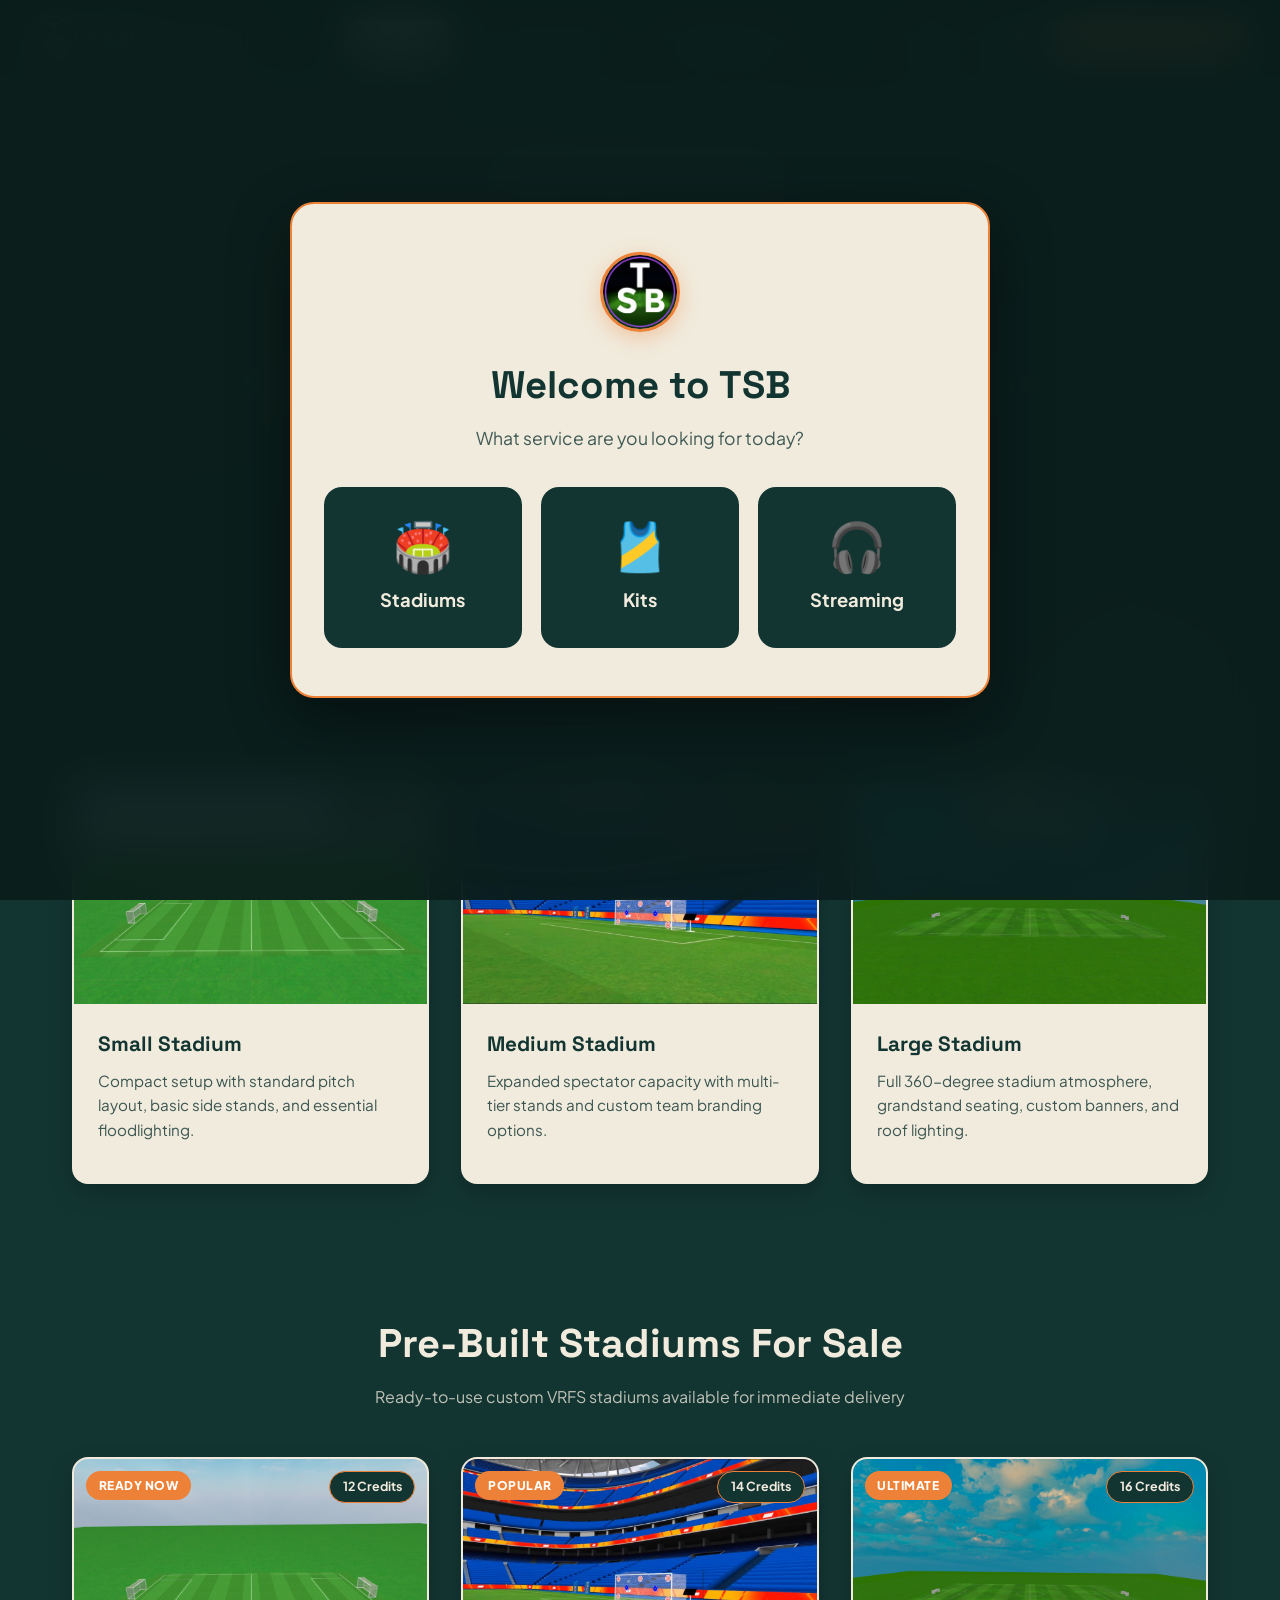
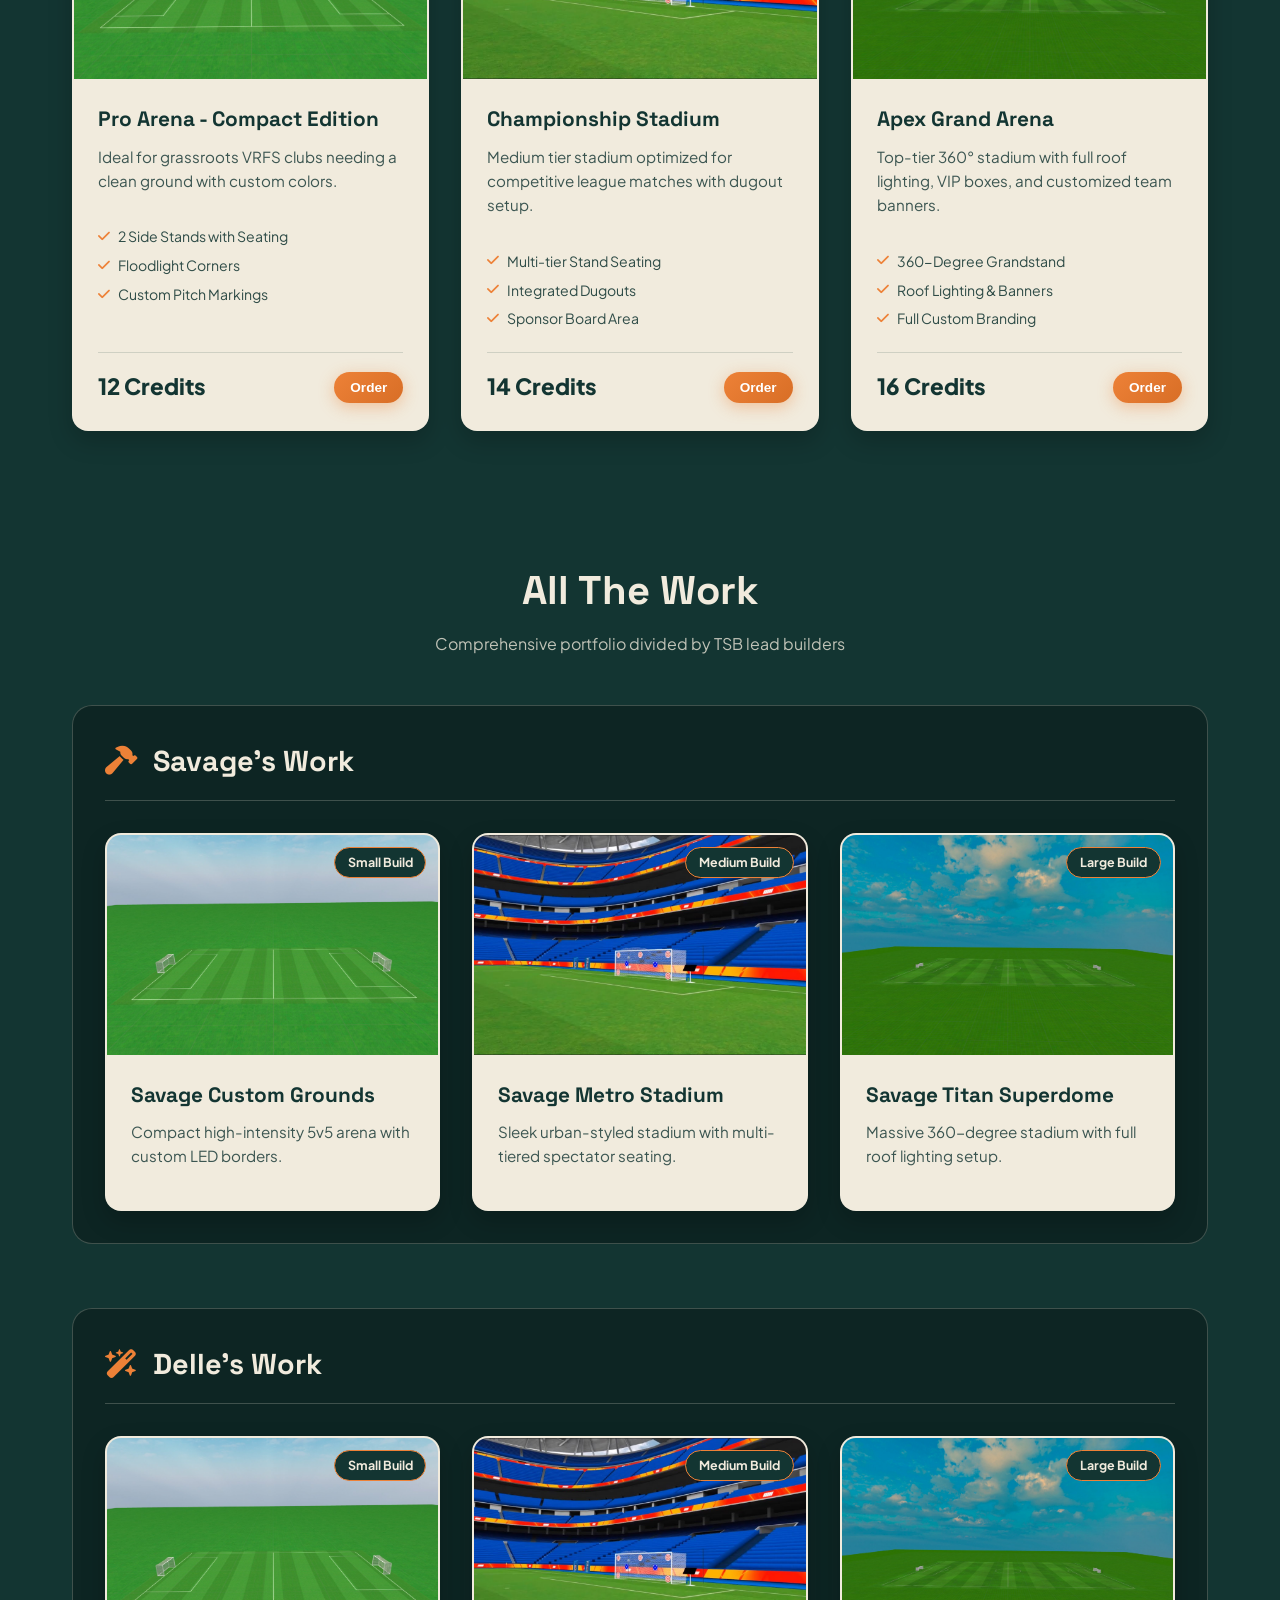
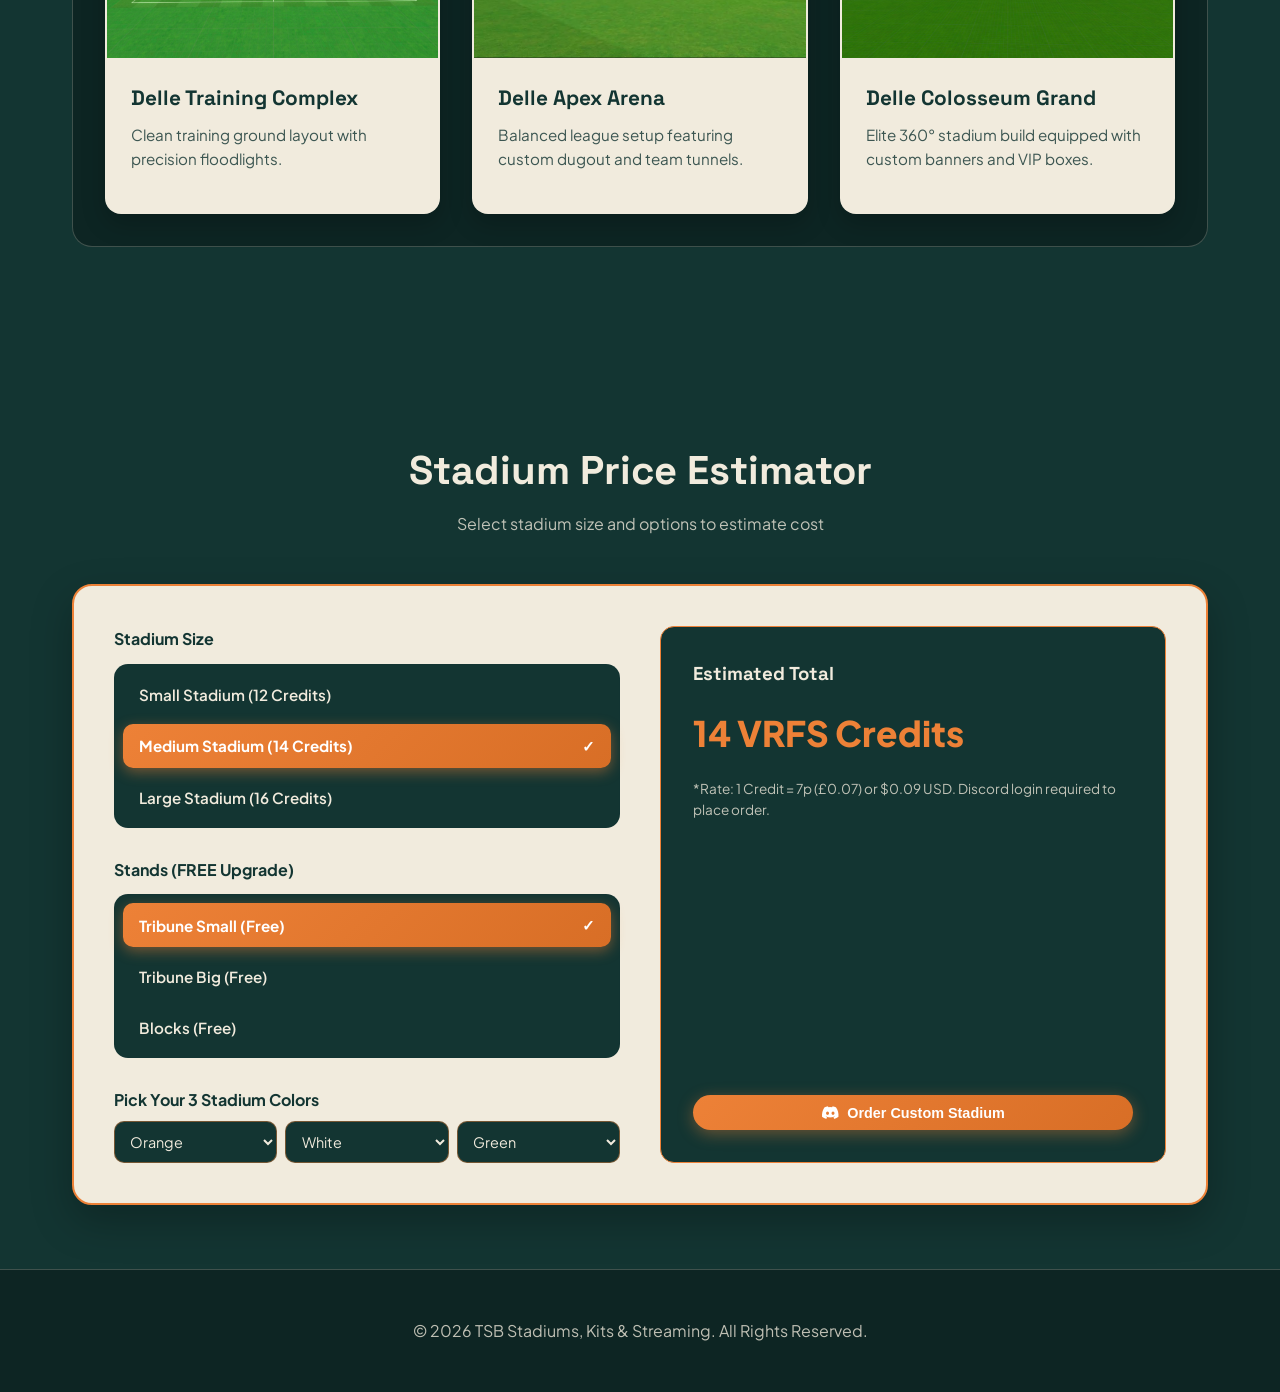
==== commit e6edd683: "Replace 'Med Map.jpg' with new image for stadiums" ====
--- a/index.html
+++ b/index.html
@@ -1409,7 +1409,7 @@
 
         <div class="stadium-card">
           <div class="stadium-img-wrapper">
-            <img src="images/Med Map.jpg" alt="Medium Stadium" class="stadium-img">
+            <img src="images/IMG_5b9ac3d3-d87d-409a-bada-6259877ea340.jpg" alt="Medium Stadium" class="stadium-img">
             <span class="stadium-tag price-display-tag" data-credits="14">14 Credits</span>
           </div>
           <div class="stadium-content">
@@ -1461,7 +1461,7 @@
 
         <div class="for-sale-card">
           <div class="stadium-img-wrapper">
-            <img src="images/Med Map.jpg" alt="Championship Stadium" class="stadium-img">
+            <img src="images/IMG_5b9ac3d3-d87d-409a-bada-6259877ea340.jpg" alt="Championship Stadium" class="stadium-img">
             <span class="sale-badge">Popular</span>
             <span class="stadium-tag price-display-tag" data-credits="14">14 Credits</span>
           </div>
@@ -1530,7 +1530,7 @@
 
           <div class="stadium-card">
             <div class="stadium-img-wrapper">
-              <img src="images/Med Map.jpg" alt="Savage Build 2" class="stadium-img">
+              <img src="images/IMG_5b9ac3d3-d87d-409a-bada-6259877ea340.jpg" alt="Savage Build 2" class="stadium-img">
               <span class="stadium-tag">Medium Build</span>
             </div>
             <div class="stadium-content">
@@ -1572,7 +1572,7 @@
 
           <div class="stadium-card">
             <div class="stadium-img-wrapper">
-              <img src="images/Med Map.jpg" alt="Delle Build 2" class="stadium-img">
+              <img src="images/IMG_5b9ac3d3-d87d-409a-bada-6259877ea340.jpg" alt="Delle Build 2" class="stadium-img">
               <span class="stadium-tag">Medium Build</span>
             </div>
             <div class="stadium-content">
